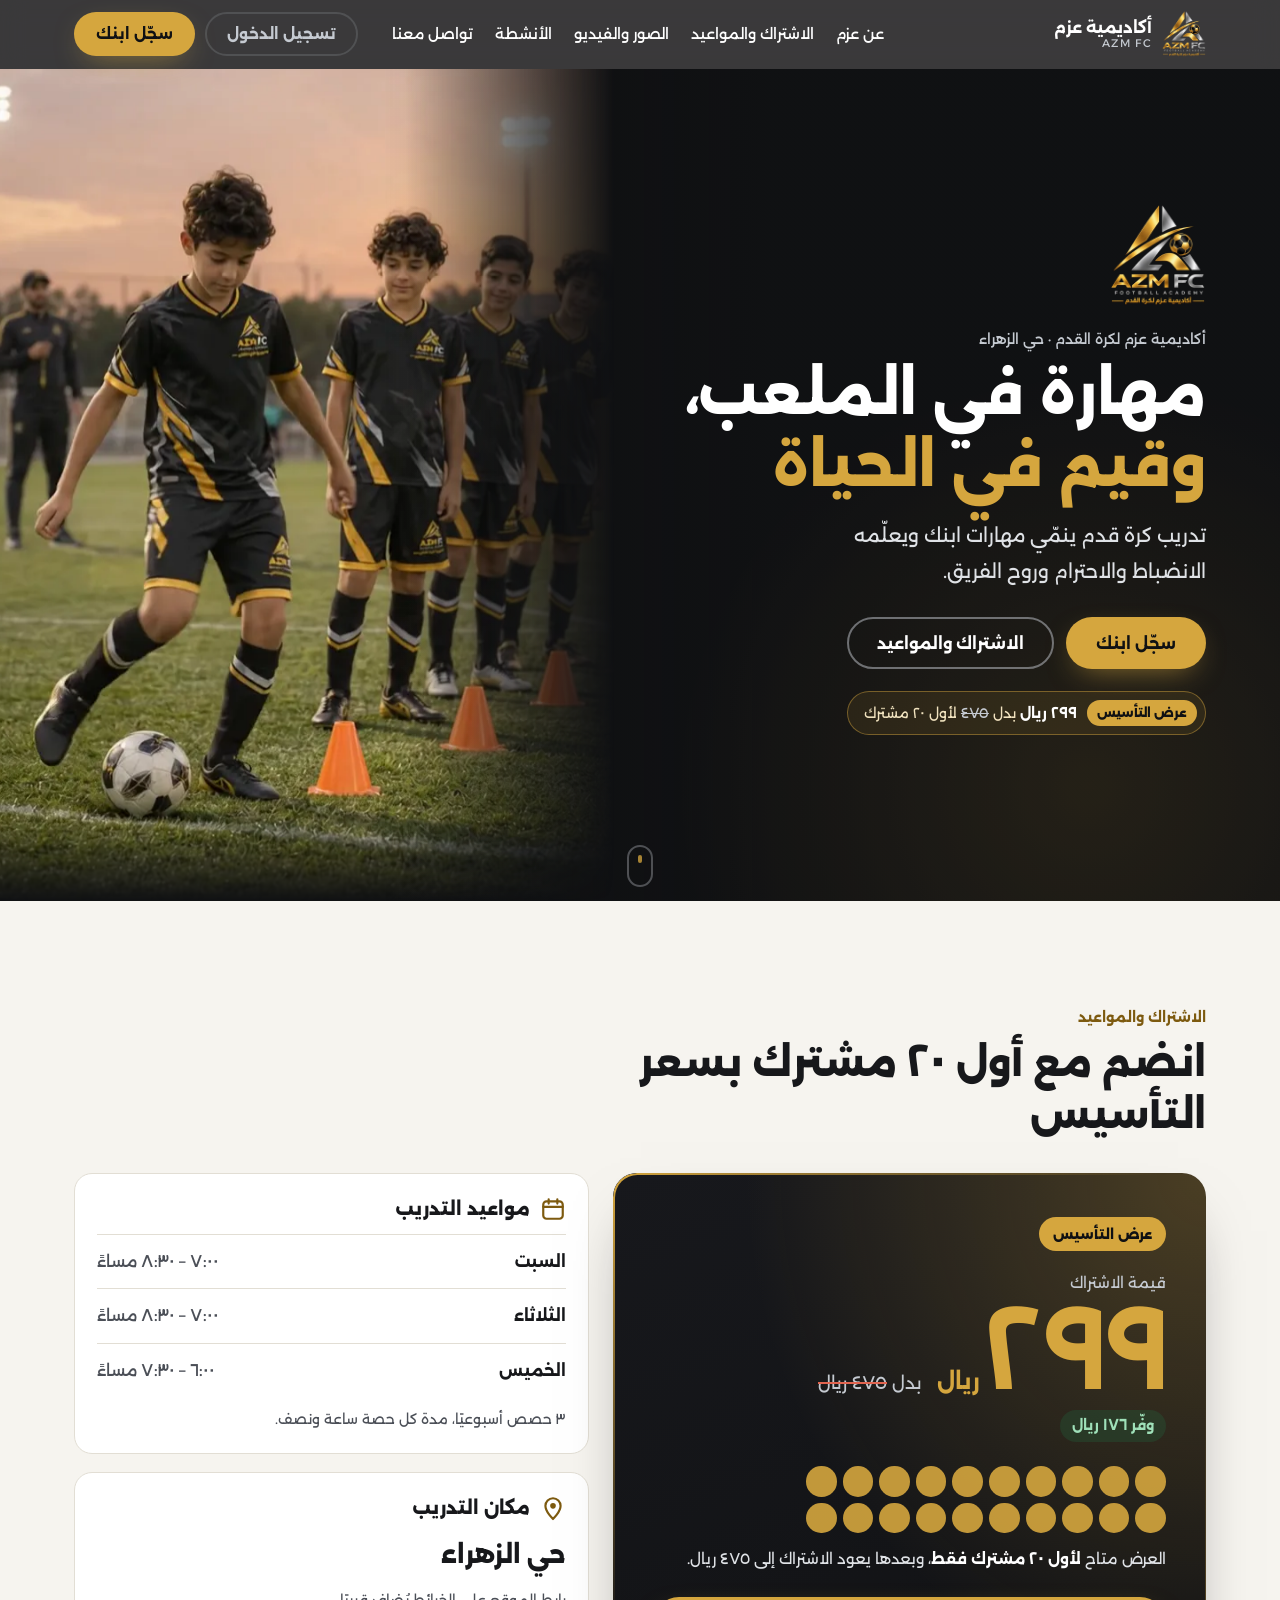
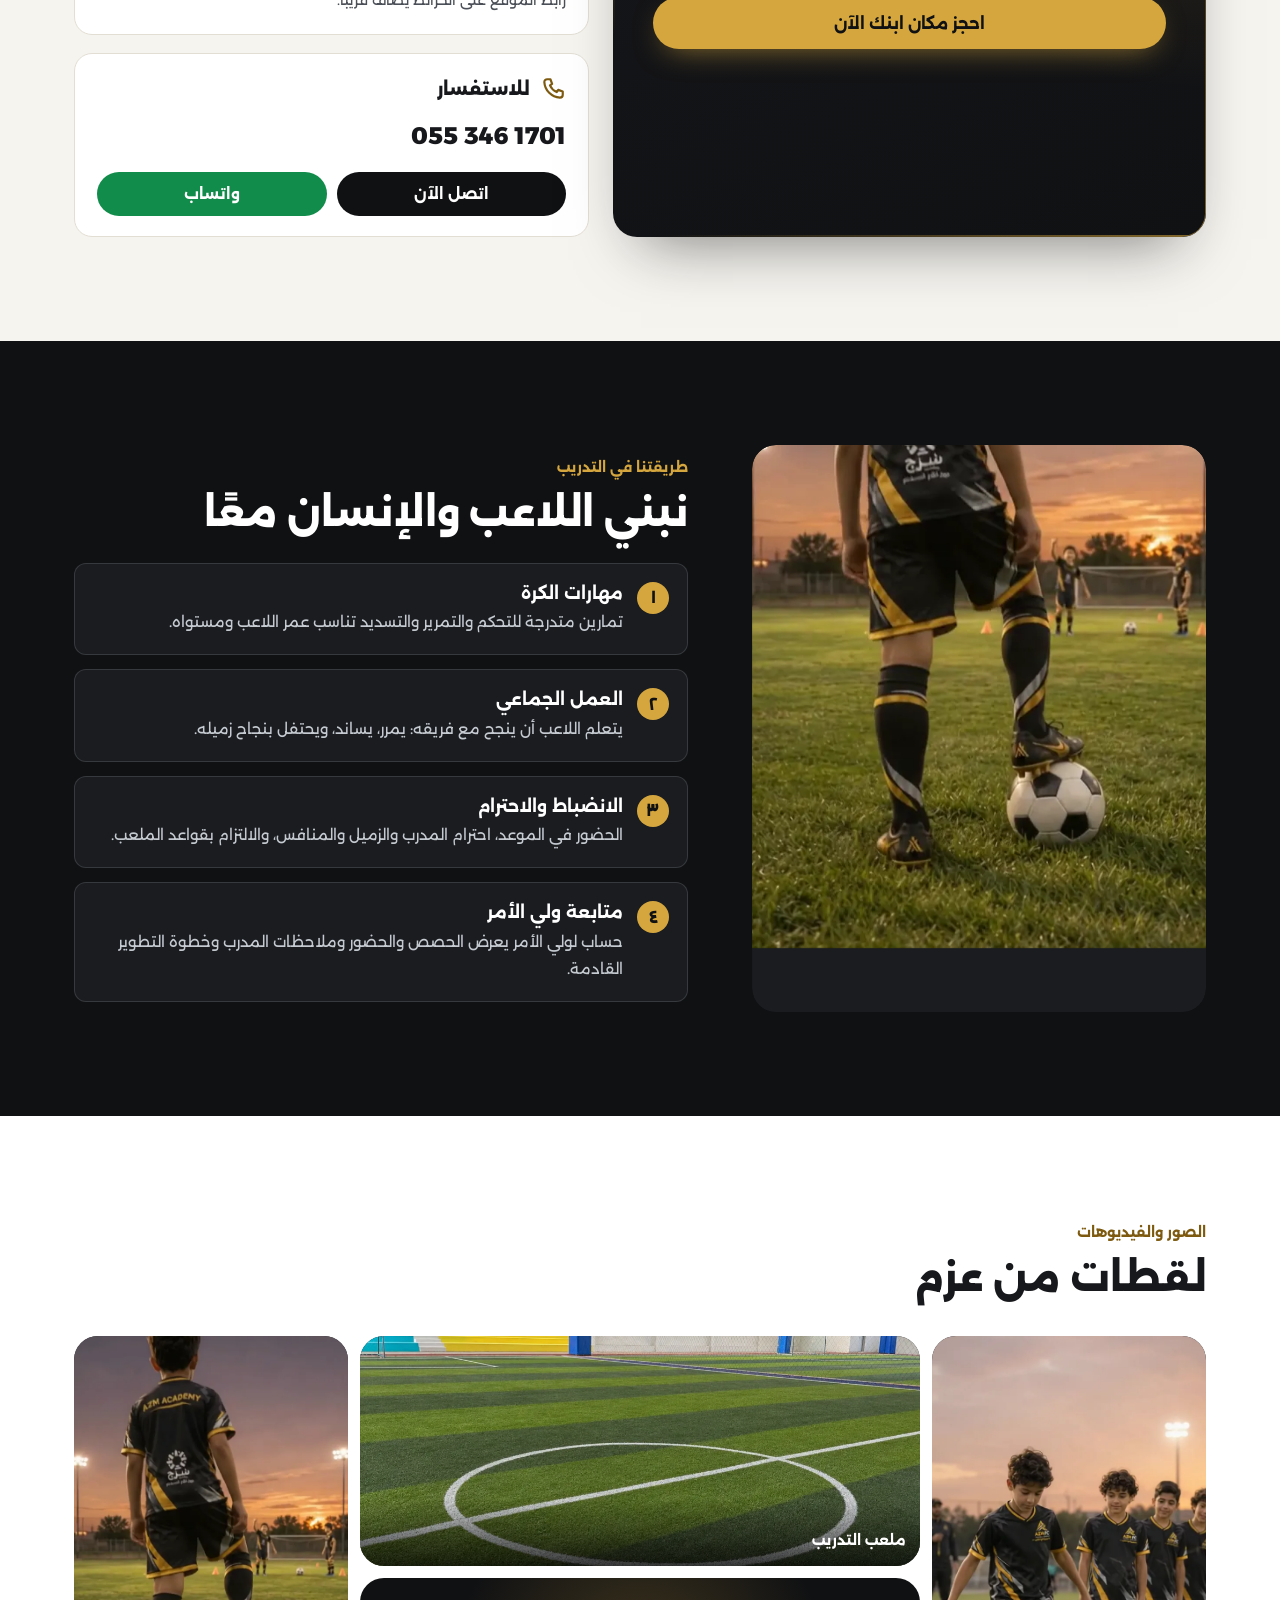
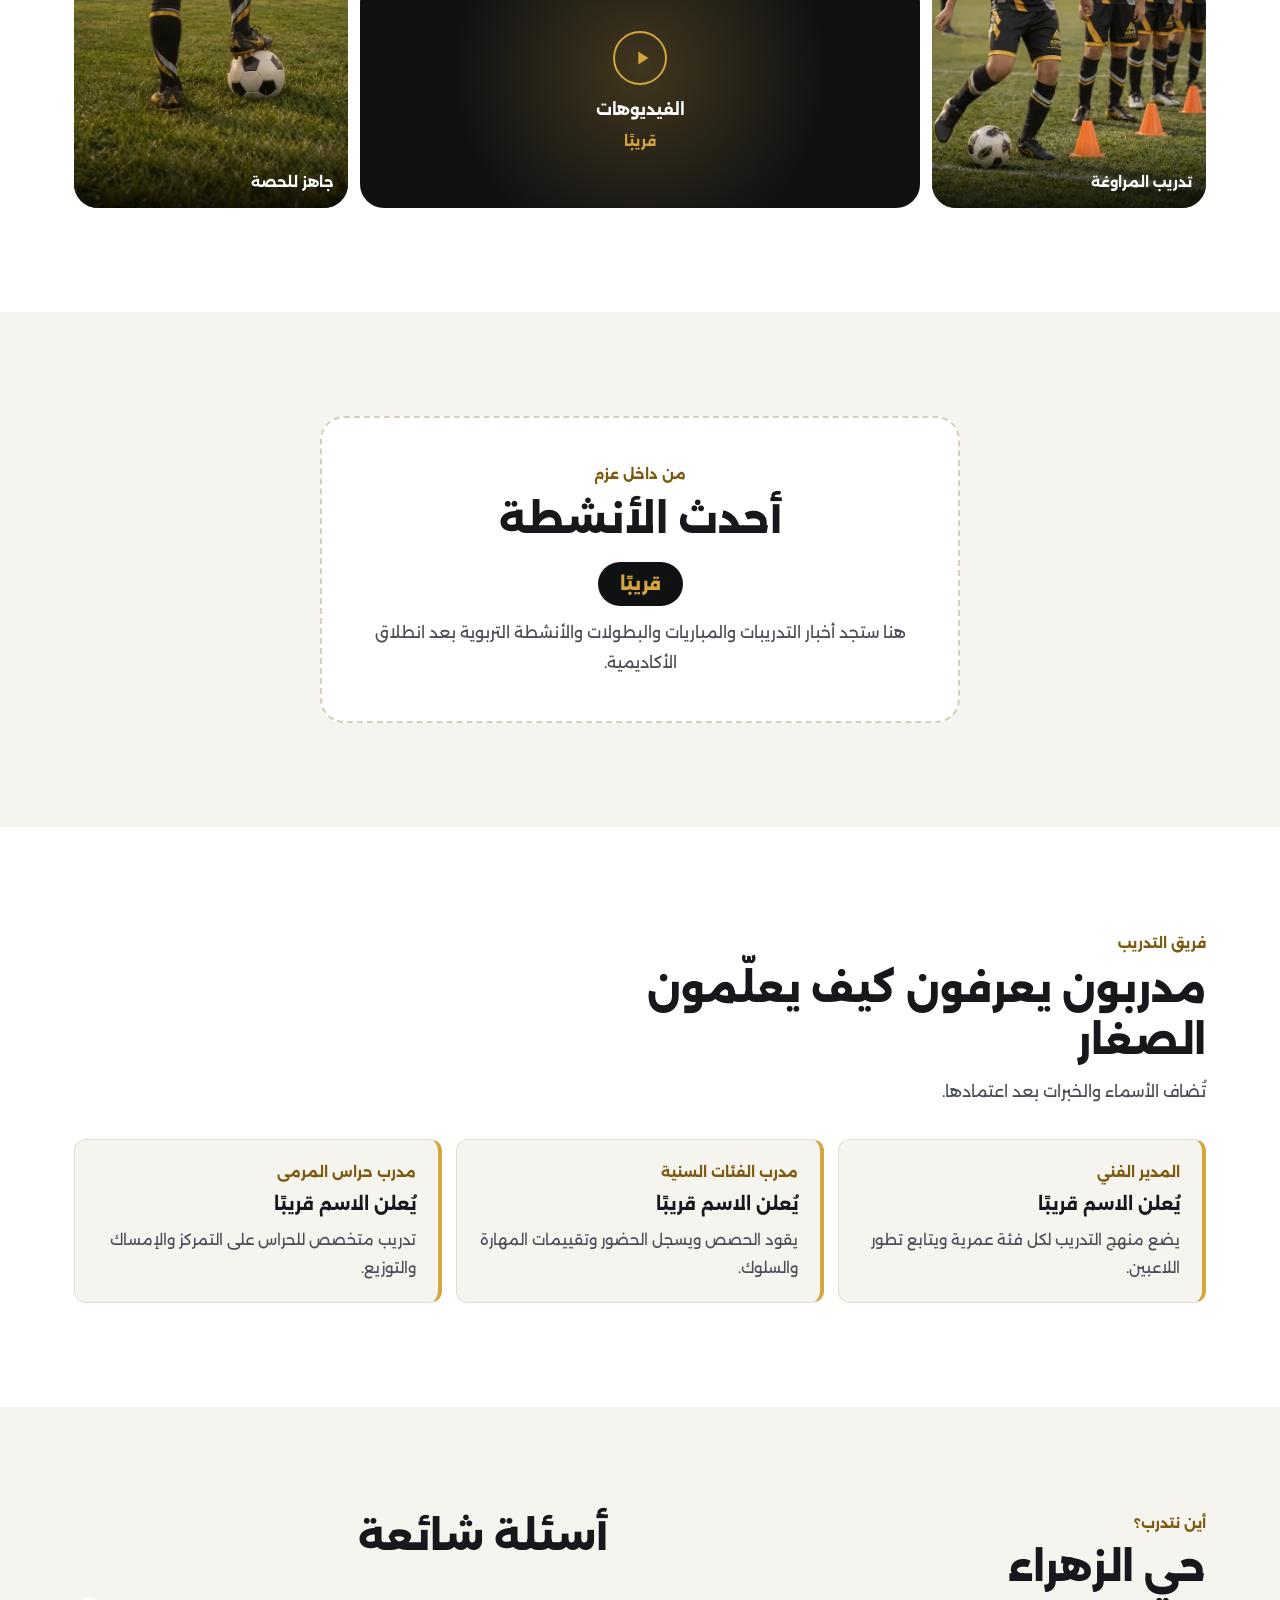
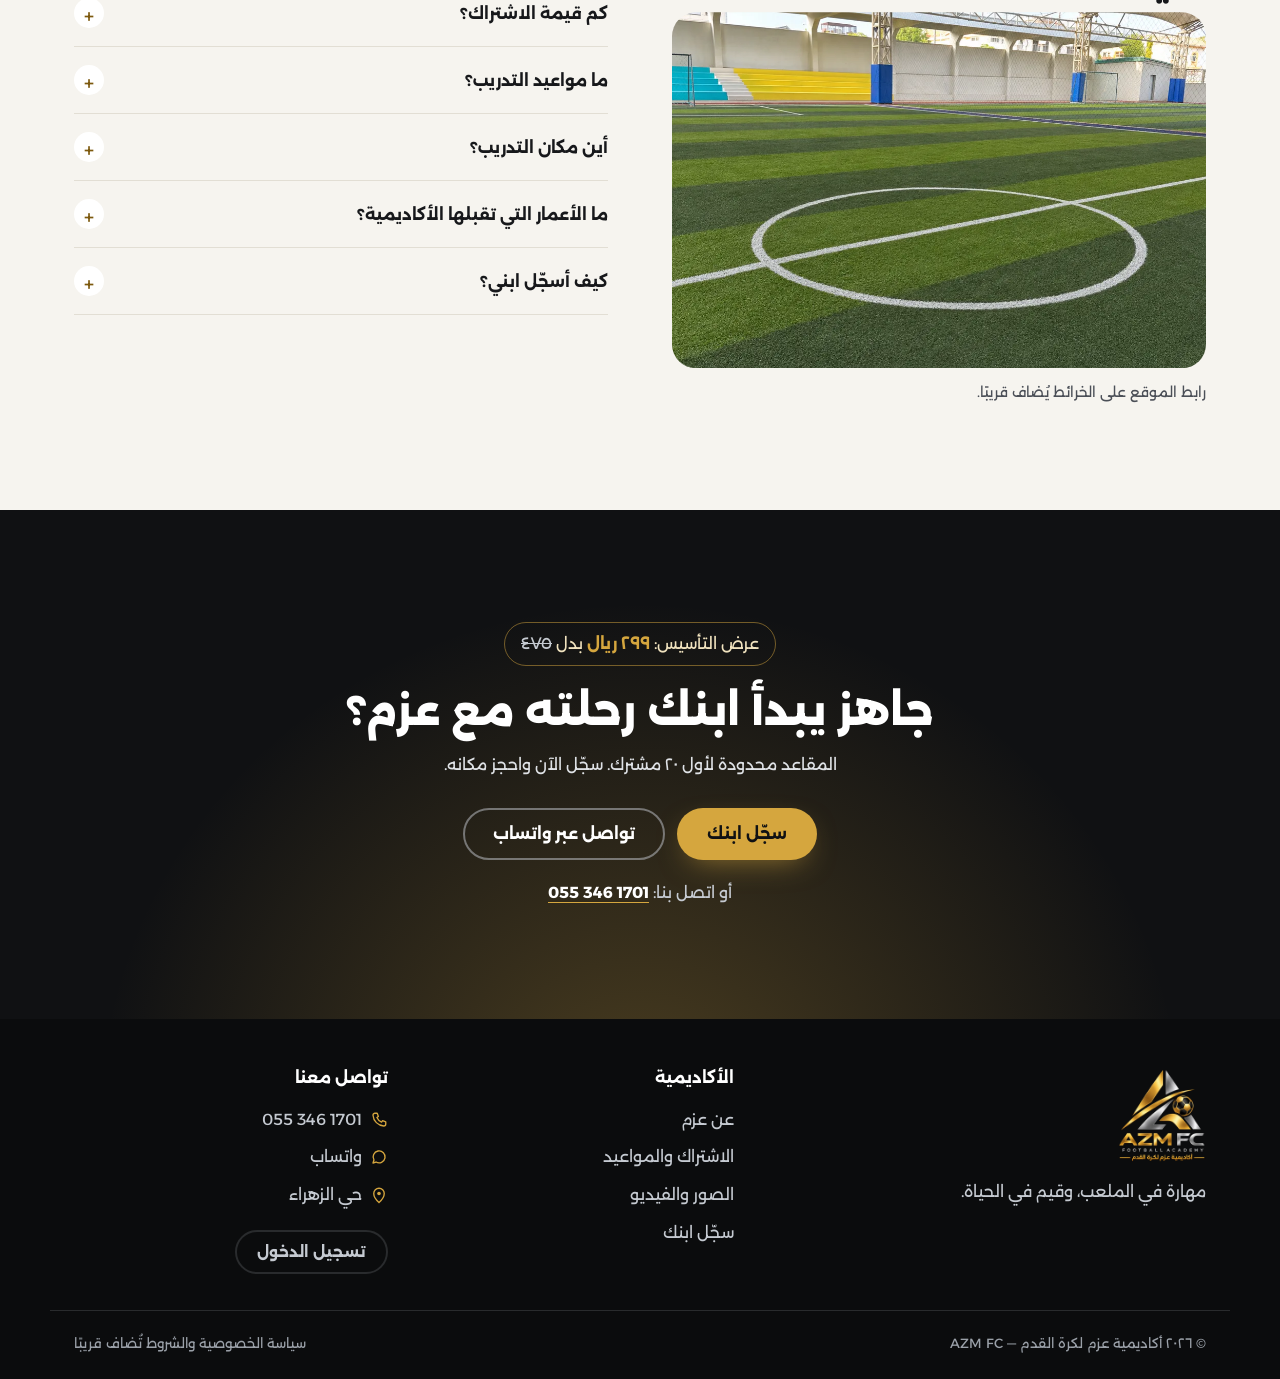
==== index.html @ 65565d47 "Blend hero image into page and link registration to Salla Co-Authored-By: Claude Opus 5.5 <noreply@a" ====
<!doctype html>
<html lang="ar" dir="rtl">
<head>
  <meta charset="utf-8">
  <meta name="viewport" content="width=device-width, initial-scale=1">
  <title>أكاديمية عزم لكرة القدم | مهارة في الملعب، وقيم في الحياة</title>
  <meta name="description" content="أكاديمية عزم لكرة القدم في حي الزهراء: تدريب كرة قدم ينمّي مهارات ابنك ويعلّمه الانضباط والاحترام وروح الفريق. عرض التأسيس ٢٩٩ ريال لأول ٢٠ مشترك.">
  <meta property="og:title" content="أكاديمية عزم لكرة القدم">
  <meta property="og:description" content="مهارة في الملعب، وقيم في الحياة. عرض التأسيس ٢٩٩ ريال بدل ٤٧٥ ريال لأول ٢٠ مشترك.">
  <meta property="og:image" content="assets/hero-team.webp">
  <meta property="og:locale" content="ar_AR">
  <meta name="theme-color" content="#101113">
  <link rel="icon" href="assets/azm-logo.png">
  <link rel="preconnect" href="https://fonts.googleapis.com">
  <link rel="preconnect" href="https://fonts.gstatic.com" crossorigin>
  <link href="https://fonts.googleapis.com/css2?family=Alexandria:wght@400;500;700;800;900&display=swap" rel="stylesheet">
  <link rel="preload" as="image" href="assets/hero-team.webp" type="image/webp">
  <script>document.documentElement.classList.add('js');</script>
  <link rel="stylesheet" href="styles.css">
</head>
<body>
  <a class="skip" href="#main">تخطَّ إلى المحتوى</a>
  <div class="progress" aria-hidden="true"><span></span></div>

  <header class="site-header">
    <div class="wrap header-row">
      <a class="brand" href="#top" aria-label="أكاديمية عزم لكرة القدم — الرئيسية">
        <img src="assets/azm-logo.webp" alt="" width="44" height="49">
        <span class="brand-text"><b>أكاديمية عزم</b><small>AZM FC</small></span>
      </a>

      <nav class="main-nav" id="main-nav" aria-label="التنقل الرئيسي">
        <ul>
          <li><a href="#about">عن عزم</a></li>
          <li><a href="#offer">الاشتراك والمواعيد</a></li>
          <li><a href="#gallery">الصور والفيديو</a></li>
          <li><a href="#activities">الأنشطة</a></li>
          <li><a href="#contact">تواصل معنا</a></li>
        </ul>
        <div class="nav-actions">
          <a class="btn btn-ghost" href="#login">تسجيل الدخول</a>
          <a class="btn btn-gold" href="#offer" data-register>سجّل ابنك</a>
        </div>
      </nav>

      <button class="menu-btn" type="button" aria-expanded="false" aria-controls="main-nav">
        <span class="sr-only">القائمة</span>
        <svg width="24" height="24" viewBox="0 0 24 24" aria-hidden="true"><path d="M4 7h16M4 12h16M4 17h16" stroke="currentColor" stroke-width="2" stroke-linecap="round"/></svg>
      </button>
    </div>
  </header>

  <main id="main">
    <!-- الواجهة الأولى -->
    <section class="hero" id="top" aria-labelledby="hero-title">
      <div class="wrap hero-grid">
        <div class="hero-copy" data-hero-copy>
          <img class="hero-logo reveal" src="assets/azm-logo.webp" alt="شعار أكاديمية عزم لكرة القدم AZM FC" width="120" height="133">
          <p class="eyebrow reveal" style="--d:.05s">أكاديمية عزم لكرة القدم · حي الزهراء</p>
          <h1 id="hero-title" class="reveal" style="--d:.1s">مهارة في الملعب،<br><span>وقيم في الحياة</span></h1>
          <p class="lead reveal" style="--d:.18s">تدريب كرة قدم ينمّي مهارات ابنك ويعلّمه الانضباط والاحترام وروح الفريق.</p>
          <div class="hero-actions reveal" style="--d:.26s">
            <a class="btn btn-gold btn-lg" href="#offer" data-register>سجّل ابنك</a>
            <a class="btn btn-outline btn-lg" href="#offer">الاشتراك والمواعيد</a>
          </div>
          <a class="offer-pill reveal" style="--d:.34s" href="#offer">
            <span class="pill-tag">عرض التأسيس</span>
            <span><b>٢٩٩ ريال</b> بدل <s>٤٧٥</s> لأول ٢٠ مشترك</span>
          </a>
        </div>
        <figure class="hero-media reveal" data-reveal="fade" style="--d:.1s">
          <img src="assets/hero-team.webp" width="720" height="1280" data-parallax="-0.03" data-scale="1.04"
               alt="لاعبون صغار بزي عزم الأسود والذهبي يتدربون على المراوغة بين الأقماع عند الغروب">
        </figure>
      </div>
      <a class="scroll-cue" href="#offer" aria-label="انزل إلى الاشتراك والمواعيد"><span></span></a>
    </section>

    <!-- الاشتراك والمواعيد -->
    <section class="section offer-section" id="offer" aria-labelledby="offer-title">
      <div class="wrap">
        <div class="section-head reveal">
          <p class="kicker">الاشتراك والمواعيد</p>
          <h2 id="offer-title">انضم مع أول ٢٠ مشترك بسعر التأسيس</h2>
        </div>

        <div class="offer-grid">
          <article class="price-card reveal" data-reveal="zoom">
            <div class="price-badge">عرض التأسيس</div>
            <p class="price-label">قيمة الاشتراك</p>
            <p class="price">
              <span class="price-now"><b data-count="299">٢٩٩</b> <small>ريال</small></span>
              <span class="price-was">بدل <s>٤٧٥ ريال</s></span>
            </p>
            <p class="price-save">وفّر ١٧٦ ريال</p>
            <div class="seats">
              <div class="seats-row" aria-hidden="true">
                <i></i><i></i><i></i><i></i><i></i><i></i><i></i><i></i><i></i><i></i>
                <i></i><i></i><i></i><i></i><i></i><i></i><i></i><i></i><i></i><i></i>
              </div>
              <p>العرض متاح <b>لأول ٢٠ مشترك فقط</b>، وبعدها يعود الاشتراك إلى ٤٧٥ ريال.</p>
            </div>
            <a class="btn btn-gold btn-lg btn-block" href="#offer" data-register>احجز مكان ابنك الآن</a>
          </article>

          <div class="info-stack">
            <article class="info-card reveal" style="--d:.08s">
              <h3><svg viewBox="0 0 24 24" aria-hidden="true"><rect x="3" y="5" width="18" height="16" rx="3" fill="none" stroke="currentColor" stroke-width="2"/><path d="M3 10h18M8 3v4M16 3v4" stroke="currentColor" stroke-width="2" stroke-linecap="round"/></svg>مواعيد التدريب</h3>
              <ul class="schedule">
                <li><span class="day">السبت</span><span class="time">٧:٠٠ – ٨:٣٠ مساءً</span></li>
                <li><span class="day">الثلاثاء</span><span class="time">٧:٠٠ – ٨:٣٠ مساءً</span></li>
                <li><span class="day">الخميس</span><span class="time">٦:٠٠ – ٧:٣٠ مساءً</span></li>
              </ul>
              <p class="note">٣ حصص أسبوعيًا، مدة كل حصة ساعة ونصف.</p>
            </article>

            <article class="info-card reveal" style="--d:.16s">
              <h3><svg viewBox="0 0 24 24" aria-hidden="true"><path d="M12 22s7-6.2 7-12a7 7 0 1 0-14 0c0 5.8 7 12 7 12z" fill="none" stroke="currentColor" stroke-width="2"/><circle cx="12" cy="10" r="2.6" fill="currentColor"/></svg>مكان التدريب</h3>
              <p class="place">حي الزهراء</p>
              <p class="note">رابط الموقع على الخرائط يُضاف قريبًا.</p>
            </article>

            <article class="info-card reveal" style="--d:.24s">
              <h3><svg viewBox="0 0 24 24" aria-hidden="true"><path d="M6.6 3h3l1.6 4.2-2 1.4a12 12 0 0 0 6.2 6.2l1.4-2L21 14.4v3A2.6 2.6 0 0 1 18.4 20 15.4 15.4 0 0 1 4 5.6 2.6 2.6 0 0 1 6.6 3z" fill="none" stroke="currentColor" stroke-width="2" stroke-linejoin="round"/></svg>للاستفسار</h3>
              <p class="place"><a href="tel:+966553461701" dir="ltr">055 346 1701</a></p>
              <div class="contact-btns">
                <a class="btn btn-dark" href="tel:+966553461701">اتصل الآن</a>
                <a class="btn btn-wa" href="https://wa.me/966553461701" target="_blank" rel="noopener">واتساب</a>
              </div>
            </article>
          </div>
        </div>
      </div>
    </section>

    <!-- طريقتنا في التدريب -->
    <section class="section dark" id="about" aria-labelledby="method-title">
      <div class="wrap method-grid">
        <figure class="method-media reveal" data-reveal="clip">
          <img src="assets/training-player.webp" width="720" height="1280" loading="lazy" decoding="async" data-parallax="0.1" data-scale="1.18"
               alt="لاعب من عزم يضع قدمه على الكرة ويتطلع إلى زملائه في الملعب تحت الأضواء">
        </figure>
        <div class="method-copy">
          <p class="kicker reveal">طريقتنا في التدريب</p>
          <h2 id="method-title" class="reveal" style="--d:.05s">نبني اللاعب والإنسان معًا</h2>
          <ol class="pillars">
            <li class="reveal" style="--d:.1s">
              <h3>مهارات الكرة</h3>
              <p>تمارين متدرجة للتحكم والتمرير والتسديد تناسب عمر اللاعب ومستواه.</p>
            </li>
            <li class="reveal" style="--d:.18s">
              <h3>العمل الجماعي</h3>
              <p>يتعلم اللاعب أن ينجح مع فريقه: يمرر، يساند، ويحتفل بنجاح زميله.</p>
            </li>
            <li class="reveal" style="--d:.26s">
              <h3>الانضباط والاحترام</h3>
              <p>الحضور في الموعد، احترام المدرب والزميل والمنافس، والالتزام بقواعد الملعب.</p>
            </li>
            <li class="reveal" style="--d:.34s">
              <h3>متابعة ولي الأمر</h3>
              <p>حساب لولي الأمر يعرض الحصص والحضور وملاحظات المدرب وخطوة التطوير القادمة.</p>
            </li>
          </ol>
        </div>
      </div>
    </section>

    <!-- الصور والفيديوهات -->
    <section class="section gallery-section" id="gallery" aria-labelledby="gallery-title">
      <div class="wrap">
        <div class="section-head reveal">
          <p class="kicker">الصور والفيديوهات</p>
          <h2 id="gallery-title">لقطات من عزم</h2>
        </div>

        <div class="gallery">
          <button class="shot shot-tall reveal" data-reveal="clip" type="button" data-full="assets/hero-team.webp" aria-label="عرض الصورة: تدريب المراوغة بين الأقماع">
            <img src="assets/hero-team.webp" width="720" height="1280" loading="lazy" decoding="async" data-parallax="-0.06" data-scale="1.15" alt="لاعبون بزي عزم يتدربون على المراوغة بين الأقماع">
            <span class="shot-cap">تدريب المراوغة</span>
          </button>
          <button class="shot shot-wide reveal" data-reveal="clip" style="--d:.1s" type="button" data-full="assets/training-venue.webp" aria-label="عرض الصورة: ملعب التدريب">
            <img src="assets/training-venue.webp" width="1200" height="798" loading="lazy" decoding="async" data-parallax="0.06" data-scale="1.15" alt="ملعب نجيل صناعي بخطوط بيضاء ودائرة منتصف">
            <span class="shot-cap">ملعب التدريب</span>
          </button>
          <button class="shot shot-player reveal" data-reveal="clip" style="--d:.18s" type="button" data-full="assets/training-player.webp" aria-label="عرض الصورة: لاعب عزم في الملعب">
            <img src="assets/training-player.webp" width="720" height="1280" loading="lazy" decoding="async" data-parallax="-0.05" data-scale="1.15" alt="لاعب من عزم يضع قدمه على الكرة">
            <span class="shot-cap">جاهز للحصة</span>
          </button>
          <div class="shot shot-video reveal" data-reveal="clip" style="--d:.26s">
            <span class="play" aria-hidden="true"><svg viewBox="0 0 24 24"><path d="M8 5v14l11-7z" fill="currentColor"/></svg></span>
            <b>الفيديوهات</b>
            <span>قريبًا</span>
          </div>
        </div>
      </div>
    </section>

    <!-- أحدث الأنشطة -->
    <section class="section light" id="activities" aria-labelledby="activities-title">
      <div class="wrap">
        <div class="soon reveal" data-reveal="zoom">
          <p class="kicker">من داخل عزم</p>
          <h2 id="activities-title">أحدث الأنشطة</h2>
          <p class="soon-badge">قريبًا</p>
          <p>هنا ستجد أخبار التدريبات والمباريات والبطولات والأنشطة التربوية بعد انطلاق الأكاديمية.</p>
        </div>
      </div>
    </section>

    <!-- فريق التدريب (نصي) -->
    <section class="section" aria-labelledby="coaches-title">
      <div class="wrap">
        <div class="section-head reveal">
          <p class="kicker">فريق التدريب</p>
          <h2 id="coaches-title">مدربون يعرفون كيف يعلّمون الصغار</h2>
          <p>تُضاف الأسماء والخبرات بعد اعتمادها.</p>
        </div>
        <ul class="coaches">
          <li class="coach reveal">
            <span class="role">المدير الفني</span>
            <b>يُعلن الاسم قريبًا</b>
            <p>يضع منهج التدريب لكل فئة عمرية ويتابع تطور اللاعبين.</p>
          </li>
          <li class="coach reveal" style="--d:.08s">
            <span class="role">مدرب الفئات السنية</span>
            <b>يُعلن الاسم قريبًا</b>
            <p>يقود الحصص ويسجل الحضور وتقييمات المهارة والسلوك.</p>
          </li>
          <li class="coach reveal" style="--d:.16s">
            <span class="role">مدرب حراس المرمى</span>
            <b>يُعلن الاسم قريبًا</b>
            <p>تدريب متخصص للحراس على التمركز والإمساك والتوزيع.</p>
          </li>
        </ul>
      </div>
    </section>

    <!-- الملعب والأسئلة -->
    <section class="section light" id="venue" aria-labelledby="venue-title">
      <div class="wrap venue-grid">
        <div class="venue">
          <p class="kicker reveal">أين نتدرب؟</p>
          <h2 id="venue-title" class="reveal">حي الزهراء</h2>
          <figure class="venue-media reveal" data-reveal="clip">
            <img src="assets/training-venue.webp" width="1200" height="798" loading="lazy" decoding="async" data-parallax="0.07" data-scale="1.15"
                 alt="ملعب نجيل صناعي بخطوط بيضاء ودائرة منتصف، تحيط به مدرجات ملونة ومظلة">
          </figure>
          <p class="venue-note">رابط الموقع على الخرائط يُضاف قريبًا.</p>
        </div>

        <div class="faq reveal" style="--d:.1s">
          <h2 class="faq-title">أسئلة شائعة</h2>
          <details>
            <summary>كم قيمة الاشتراك؟</summary>
            <p>قيمة الاشتراك ٤٧٥ ريال، ومع عرض التأسيس تصبح ٢٩٩ ريال لأول ٢٠ مشترك فقط.</p>
          </details>
          <details>
            <summary>ما مواعيد التدريب؟</summary>
            <p>السبت والثلاثاء من ٧:٠٠ إلى ٨:٣٠ مساءً، والخميس من ٦:٠٠ إلى ٧:٣٠ مساءً.</p>
          </details>
          <details>
            <summary>أين مكان التدريب؟</summary>
            <p>في حي الزهراء، وسنضيف رابط الموقع على الخرائط قريبًا.</p>
          </details>
          <details>
            <summary>ما الأعمار التي تقبلها الأكاديمية؟</summary>
            <p>تواصل معنا على <a href="tel:+966553461701" dir="ltr">055 346 1701</a> لمعرفة الفئات العمرية المتاحة والمجموعة المناسبة لابنك.</p>
          </details>
          <details>
            <summary>كيف أسجّل ابني؟</summary>
            <p>اضغط «سجّل ابنك» وأكمل نموذج التسجيل، وسنتواصل معك لتأكيد الاشتراك.</p>
          </details>
        </div>
      </div>
    </section>

    <!-- دعوة أخيرة -->
    <section class="cta" id="join" aria-labelledby="cta-title">
      <div class="wrap cta-inner reveal" data-reveal="zoom">
        <p class="cta-offer">عرض التأسيس: <b>٢٩٩ ريال</b> بدل <s>٤٧٥</s></p>
        <h2 id="cta-title">جاهز يبدأ ابنك رحلته مع عزم؟</h2>
        <p>المقاعد محدودة لأول ٢٠ مشترك. سجّل الآن واحجز مكانه.</p>
        <div class="hero-actions center">
          <a class="btn btn-gold btn-lg" href="#offer" data-register>سجّل ابنك</a>
          <a class="btn btn-outline btn-lg" href="https://wa.me/966553461701" target="_blank" rel="noopener">تواصل عبر واتساب</a>
        </div>
        <p class="cta-phone">أو اتصل بنا: <a href="tel:+966553461701" dir="ltr">055 346 1701</a></p>
      </div>
    </section>
  </main>

  <footer class="site-footer" id="contact">
    <div class="wrap footer-grid">
      <div class="footer-brand">
        <img src="assets/azm-logo.webp" alt="شعار أكاديمية عزم لكرة القدم" width="88" height="98" loading="lazy">
        <p>مهارة في الملعب، وقيم في الحياة.</p>
      </div>
      <nav aria-label="روابط التذييل">
        <h2>الأكاديمية</h2>
        <ul>
          <li><a href="#about">عن عزم</a></li>
          <li><a href="#offer">الاشتراك والمواعيد</a></li>
          <li><a href="#gallery">الصور والفيديو</a></li>
          <li><a href="#offer" data-register>سجّل ابنك</a></li>
        </ul>
      </nav>
      <div id="login">
        <h2>تواصل معنا</h2>
        <ul class="contact-list">
          <li><a href="tel:+966553461701"><svg viewBox="0 0 24 24" aria-hidden="true"><path d="M6.6 3h3l1.6 4.2-2 1.4a12 12 0 0 0 6.2 6.2l1.4-2L21 14.4v3A2.6 2.6 0 0 1 18.4 20 15.4 15.4 0 0 1 4 5.6 2.6 2.6 0 0 1 6.6 3z" fill="none" stroke="currentColor" stroke-width="1.8" stroke-linejoin="round"/></svg><span dir="ltr">055 346 1701</span></a></li>
          <li><a href="https://wa.me/966553461701" target="_blank" rel="noopener"><svg viewBox="0 0 24 24" aria-hidden="true"><path d="M4 20l1.3-4A8 8 0 1 1 8 18.7z" fill="none" stroke="currentColor" stroke-width="1.8" stroke-linejoin="round"/></svg>واتساب</a></li>
          <li><span class="loc"><svg viewBox="0 0 24 24" aria-hidden="true"><path d="M12 22s7-6.2 7-12a7 7 0 1 0-14 0c0 5.8 7 12 7 12z" fill="none" stroke="currentColor" stroke-width="1.8"/><circle cx="12" cy="10" r="2.4" fill="currentColor"/></svg>حي الزهراء</span></li>
        </ul>
        <a class="btn btn-ghost" href="#login">تسجيل الدخول</a>
      </div>
    </div>
    <div class="wrap footer-bottom">
      <small>© ٢٠٢٦ أكاديمية عزم لكرة القدم — AZM FC</small>
      <small>سياسة الخصوصية والشروط تُضاف قريبًا</small>
    </div>
  </footer>

  <dialog class="lightbox" aria-label="عرض الصورة">
    <button class="lightbox-close" type="button" aria-label="إغلاق">×</button>
    <img src="" alt="">
  </dialog>

  <script src="main.js" defer></script>
</body>
</html>
---- styles.css ----
:root {
  --ink: #101113;
  --ink-2: #1a1c20;
  --ink-3: #26292f;
  --gold: #d5a63e;
  --gold-hover: #e2b754;
  --gold-text: #7d5a0f;      /* ذهبي داكن للنص على الخلفية الفاتحة (تباين ≥ 5:1) */
  --silver: #c5cad1;
  --paper: #f6f4ef;
  --paper-2: #ffffff;
  --text: #17181b;
  --text-soft: #4b4f57;
  --line: #e2ded4;
  --line-dark: rgba(197, 202, 209, .16);
  --wa: #128c4b;
  --radius: 18px;
  --radius-sm: 12px;
  --wrap: 1180px;
  --ease: cubic-bezier(.2, .7, .1, 1);
  --font: 'Alexandria', system-ui, -apple-system, 'Segoe UI', Tahoma, sans-serif;
}

*, *::before, *::after { box-sizing: border-box; }
html { scroll-behavior: smooth; -webkit-text-size-adjust: 100%; }
body {
  margin: 0; font-family: var(--font); font-size: 16px; line-height: 1.85;
  color: var(--text); background: var(--paper); overflow-x: hidden;
}
img { max-width: 100%; height: auto; display: block; }
a { color: inherit; }
h1, h2, h3 { line-height: 1.35; margin: 0; }
p { margin: 0; }
ul, ol { margin: 0; padding: 0; list-style: none; }
figure { margin: 0; }
button { font: inherit; }

.wrap { width: 100%; max-width: var(--wrap); margin-inline: auto; padding-inline: 16px; }
.sr-only { position: absolute; width: 1px; height: 1px; overflow: hidden; clip: rect(0 0 0 0); white-space: nowrap; }
.skip {
  position: absolute; inset-inline-start: 12px; top: -60px; z-index: 100;
  background: var(--gold); color: var(--ink); padding: 8px 14px; border-radius: 8px; font-weight: 700;
}
.skip:focus { top: 12px; }
:focus-visible { outline: 3px solid var(--gold); outline-offset: 3px; border-radius: 6px; }

/* شريط تقدم القراءة */
.progress { position: fixed; inset-inline: 0; top: 0; height: 3px; z-index: 60; pointer-events: none; }
.progress span { display: block; height: 100%; background: var(--gold); transform-origin: right; transform: scaleX(var(--p, 0)); }

/* الأزرار */
.btn {
  display: inline-flex; align-items: center; justify-content: center; gap: 8px;
  min-height: 44px; padding: 10px 20px; border-radius: 999px;
  font: 700 15px/1.2 var(--font); text-decoration: none; border: 2px solid transparent;
  cursor: pointer; transition: background-color .2s, color .2s, border-color .2s, transform .25s var(--ease), box-shadow .25s;
  white-space: nowrap;
}
.btn-lg { min-height: 52px; padding: 12px 28px; font-size: 16px; }
.btn-block { width: 100%; }
.btn-gold { background: var(--gold); color: var(--ink); box-shadow: 0 10px 30px -12px rgba(213, 166, 62, .7); }
.btn-gold:hover { background: var(--gold-hover); transform: translateY(-2px); }
.btn-outline { border-color: rgba(197, 202, 209, .5); color: #fff; }
.btn-outline:hover { border-color: var(--gold); color: var(--gold); }
.btn-ghost { color: var(--silver); border-color: var(--line-dark); }
.btn-ghost:hover { color: #fff; border-color: var(--silver); }
.btn-dark { background: var(--ink); color: #fff; }
.btn-dark:hover { background: var(--ink-3); }
.btn-wa { background: var(--wa); color: #fff; }
.btn-wa:hover { background: #0f7a41; }

/* الشريط العلوي */
.site-header {
  position: sticky; top: 0; z-index: 50;
  background: rgba(16, 17, 19, .82); backdrop-filter: blur(12px); -webkit-backdrop-filter: blur(12px);
  border-bottom: 1px solid transparent; transition: background-color .3s, border-color .3s;
}
.site-header.scrolled { background: rgba(16, 17, 19, .96); border-color: var(--line-dark); }
.header-row { display: flex; align-items: center; justify-content: space-between; gap: 16px; min-height: 68px; transition: min-height .3s; }
.scrolled .header-row { min-height: 60px; }
.brand { display: flex; align-items: center; gap: 10px; text-decoration: none; color: #fff; }
.brand img { width: 44px; height: auto; }
.brand-text { display: flex; flex-direction: column; line-height: 1.2; }
.brand-text b { font-size: 16px; }
.brand-text small { font-size: 11px; color: var(--silver); letter-spacing: .12em; direction: ltr; text-align: end; }

.menu-btn {
  display: inline-flex; align-items: center; justify-content: center;
  width: 44px; height: 44px; border-radius: 12px; border: 1px solid var(--line-dark);
  background: transparent; color: #fff; cursor: pointer;
}
.main-nav {
  position: absolute; inset-inline: 0; top: 100%;
  background: var(--ink); border-bottom: 1px solid var(--line-dark);
  padding: 8px 16px 20px; display: none;
}
.main-nav.open { display: block; }
.main-nav ul { display: flex; flex-direction: column; }
.main-nav ul a {
  display: block; padding: 12px 4px; color: #fff; text-decoration: none; font-weight: 500;
  border-bottom: 1px solid var(--line-dark);
}
.main-nav ul a:hover { color: var(--gold); }
.nav-actions { display: flex; gap: 10px; margin-top: 16px; }
.nav-actions .btn { flex: 1; }

/* الواجهة الأولى */
.hero { background: var(--ink); color: #fff; padding: 32px 0 56px; position: relative; overflow: hidden; }
.hero::before {
  content: ""; position: absolute; inset: auto -20% -40% auto; width: 70%; aspect-ratio: 1;
  background: radial-gradient(circle, rgba(213, 166, 62, .16), transparent 65%); pointer-events: none;
}
.hero-grid { display: grid; gap: 32px; position: relative; }
.hero-copy { will-change: transform, opacity; }
.hero-logo { width: 96px; margin-bottom: 18px; }
.eyebrow { color: var(--silver); font-size: 14px; font-weight: 500; margin-bottom: 6px; }
.hero h1 { font-size: clamp(2rem, 8vw, 3.6rem); font-weight: 800; line-height: 1.25; }
.hero h1 span { color: var(--gold); }
.lead { color: #dfe2e6; font-size: clamp(1.02rem, 2.6vw, 1.2rem); margin-top: 16px; max-width: 34ch; }
.hero-actions { display: flex; flex-wrap: wrap; gap: 12px; margin-top: 28px; }
.hero-actions.center { justify-content: center; }

.offer-pill {
  display: inline-flex; align-items: center; gap: 10px; flex-wrap: wrap;
  margin-top: 22px; padding: 8px 8px 8px 16px; border-radius: 999px;
  background: rgba(213, 166, 62, .1); border: 1px solid rgba(213, 166, 62, .45);
  color: #f1e3bf; text-decoration: none; font-size: 14px; line-height: 1.5;
}
.offer-pill:hover { background: rgba(213, 166, 62, .18); }
.offer-pill b { color: #fff; }
.offer-pill s { color: var(--silver); }
.pill-tag { background: var(--gold); color: var(--ink); font-weight: 800; font-size: 12px; padding: 4px 10px; border-radius: 999px; }

/* صورة الواجهة جزء من الخلفية: بلا إطار، تذوب أطرافها في اللون الداكن */
.hero-media {
  position: relative; overflow: hidden;
  margin-inline: -16px; margin-bottom: -56px; aspect-ratio: 4 / 5;
  -webkit-mask-image: linear-gradient(to bottom, transparent 0, #000 22%, #000 72%, transparent 100%);
          mask-image: linear-gradient(to bottom, transparent 0, #000 22%, #000 72%, transparent 100%);
}
.hero-media img, .method-media img, .venue-media img, .shot img {
  width: 100%; height: 100%; object-fit: cover; will-change: transform;
}
.hero-media img { object-position: 40% 62%; }

.scroll-cue {
  position: absolute; bottom: 14px; left: 50%; translate: -50% 0;
  width: 26px; height: 42px; border: 2px solid rgba(197, 202, 209, .45); border-radius: 14px; display: none;
}
.scroll-cue span { position: absolute; top: 8px; left: 50%; width: 4px; height: 8px; margin-left: -2px; border-radius: 2px; background: var(--gold); animation: cue 1.8s infinite; }
@keyframes cue { 0% { opacity: 0; transform: translateY(0); } 30% { opacity: 1; } 100% { opacity: 0; transform: translateY(14px); } }

/* الأقسام */
.section { padding: 72px 0; background: var(--paper-2); position: relative; }
.section.light { background: var(--paper); }
.section.dark { background: var(--ink); color: #fff; }
.section-head { max-width: 680px; margin-bottom: 32px; }
.kicker { color: var(--gold-text); font-weight: 700; font-size: 14px; margin-bottom: 6px; }
.dark .kicker { color: var(--gold); }
.section h2 { font-size: clamp(1.55rem, 5vw, 2.4rem); font-weight: 800; }
.section-head > p:last-child:not(.kicker) { color: var(--text-soft); margin-top: 10px; }

/* الاشتراك */
.offer-section { background: var(--paper); }
.offer-grid { display: grid; gap: 18px; }
.price-card {
  position: relative; overflow: hidden; border-radius: 24px; padding: 32px 24px 26px;
  background:
    radial-gradient(ellipse at 100% 0%, rgba(213, 166, 62, .28), transparent 55%),
    linear-gradient(160deg, #17181c, var(--ink));
  color: #fff; box-shadow: 0 30px 60px -28px rgba(16, 17, 19, .55);
}
.price-card::after {
  content: ""; position: absolute; inset: 0; border-radius: inherit; padding: 1.5px; pointer-events: none;
  background: linear-gradient(140deg, var(--gold), transparent 40%, transparent 60%, rgba(213, 166, 62, .6));
  -webkit-mask: linear-gradient(#000 0 0) content-box, linear-gradient(#000 0 0); -webkit-mask-composite: xor; mask-composite: exclude;
}
.price-badge {
  display: inline-block; background: var(--gold); color: var(--ink); font-weight: 800; font-size: 13px;
  padding: 5px 14px; border-radius: 999px; margin-bottom: 18px;
}
.price-label { color: var(--silver); font-size: 15px; }
.price { display: flex; align-items: baseline; flex-wrap: wrap; gap: 6px 16px; margin: 4px 0 6px; }
.price-now { color: var(--gold); font-weight: 900; line-height: 1; }
.price-now b { font-size: clamp(4rem, 18vw, 6.5rem); letter-spacing: -1px; }
.price-now small { font-size: 1.4rem; font-weight: 700; }
.price-was { color: var(--silver); font-size: 1.1rem; }
.price-was s { text-decoration-color: #e0644f; text-decoration-thickness: 2px; }
.price-save { display: inline-block; color: #9fe0b9; background: rgba(31, 122, 74, .22); font-weight: 700; font-size: 14px; padding: 3px 12px; border-radius: 999px; }
.seats { margin: 24px 0 24px; }
.seats-row { display: grid; grid-template-columns: repeat(10, 1fr); gap: 6px; margin-bottom: 12px; max-width: 360px; }
.seats-row i { aspect-ratio: 1; border-radius: 50%; background: var(--gold); opacity: .9; transform: scale(var(--s, 1)); transition: transform .5s var(--ease), opacity .5s; }
.seats p { color: #dfe2e6; font-size: 15px; }
.seats b { color: #fff; }

.info-stack { display: grid; gap: 18px; }
.info-card { background: var(--paper-2); border: 1px solid var(--line); border-radius: var(--radius); padding: 22px 22px 20px; }
.info-card h3 { display: flex; align-items: center; gap: 10px; font-size: 1.1rem; font-weight: 800; margin-bottom: 12px; }
.info-card h3 svg { width: 26px; height: 26px; color: var(--gold-text); flex: none; }
.schedule li { display: flex; justify-content: space-between; gap: 12px; padding: 12px 0; border-top: 1px solid var(--line); }
.schedule .day { font-weight: 700; }
.schedule .time { color: var(--text-soft); font-weight: 500; }
.note { color: var(--text-soft); font-size: 14px; margin-top: 10px; }
.place { font-size: 1.5rem; font-weight: 800; }
.place a { text-decoration: none; }
.contact-btns { display: flex; gap: 10px; margin-top: 14px; }
.contact-btns .btn { flex: 1; }

/* طريقتنا */
.method-grid { display: grid; gap: 36px; align-items: center; }
.method-media { border-radius: 24px; overflow: hidden; aspect-ratio: 4 / 5; background: var(--ink-2); }
.method-media img { object-position: 50% 45%; }
.method-copy h2 { margin-bottom: 24px; }
.pillars { display: grid; gap: 14px; counter-reset: p; }
.pillars li {
  counter-increment: p; position: relative;
  background: var(--ink-2); border: 1px solid var(--line-dark); border-radius: var(--radius-sm);
  padding: 18px 20px; padding-inline-start: 64px; transition: border-color .3s, transform .3s var(--ease);
}
.pillars li:hover { border-color: rgba(213, 166, 62, .5); }
.pillars li::before {
  content: counter(p, arabic-indic); position: absolute; inset-inline-start: 18px; top: 18px;
  width: 32px; height: 32px; border-radius: 50%; display: grid; place-items: center;
  background: var(--gold); color: var(--ink); font-weight: 800; font-size: 15px; line-height: 1;
}
.pillars h3 { font-size: 1.05rem; font-weight: 700; margin-bottom: 4px; }
.pillars p { color: var(--silver); font-size: 15px; }

/* الصور والفيديوهات */
.gallery { display: grid; grid-template-columns: repeat(2, 1fr); grid-auto-rows: 160px; grid-auto-flow: dense; gap: 12px; }
.shot {
  position: relative; overflow: hidden; border-radius: var(--radius); border: 0; padding: 0;
  background: var(--ink-2); cursor: zoom-in; color: #fff; text-align: start;
}
.shot-tall { grid-row: span 2; }
.shot-wide { grid-column: span 2; }
.shot-cap {
  position: absolute; inset-inline: 0; bottom: 0; padding: 28px 14px 12px; font-weight: 700; font-size: 14px;
  background: linear-gradient(to top, rgba(0, 0, 0, .72), transparent);
}
.shot img { transition: filter .4s; }
.shot:hover img { filter: brightness(1.08); }
.shot-video {
  cursor: default; display: flex; flex-direction: column; align-items: center; justify-content: center; gap: 4px;
  background: radial-gradient(circle at 50% 40%, rgba(213, 166, 62, .25), transparent 60%), var(--ink);
}
.shot-video .play {
  width: 54px; height: 54px; border-radius: 50%; display: grid; place-items: center; margin-bottom: 6px;
  border: 2px solid var(--gold); color: var(--gold);
}
.shot-video .play svg { width: 22px; height: 22px; margin-inline-start: -3px; }
.shot-video span:last-child { color: var(--gold); font-size: 14px; font-weight: 700; }

.lightbox { border: 0; padding: 0; background: transparent; max-width: min(92vw, 900px); max-height: 90vh; }
.lightbox::backdrop { background: rgba(8, 9, 10, .88); }
.lightbox img { max-height: 86vh; width: auto; margin: auto; border-radius: 14px; }
.lightbox-close {
  position: fixed; top: 16px; inset-inline-end: 16px; width: 44px; height: 44px; border-radius: 50%;
  border: 1px solid rgba(255, 255, 255, .3); background: rgba(16, 17, 19, .7); color: #fff; font-size: 26px; cursor: pointer;
}

/* قريبًا */
.soon {
  text-align: center; max-width: 640px; margin-inline: auto; padding: 44px 24px;
  border: 2px dashed #d8cfb9; border-radius: 24px; background: var(--paper-2);
}
.soon-badge {
  display: inline-block; margin: 16px 0 12px; padding: 6px 22px; border-radius: 999px;
  background: var(--ink); color: var(--gold); font-weight: 800; font-size: 1.1rem;
}
.soon > p:last-child { color: var(--text-soft); }

/* المدربون */
.coaches { display: grid; gap: 14px; }
.coach {
  background: var(--paper); border: 1px solid var(--line); border-radius: var(--radius-sm);
  padding: 20px 22px; border-inline-start: 4px solid var(--gold);
}
.coach .role { display: block; color: var(--gold-text); font-weight: 700; font-size: 14px; }
.coach b { display: block; font-size: 1.1rem; margin: 2px 0 6px; }
.coach p { color: var(--text-soft); font-size: 15px; }

/* الملعب والأسئلة */
.venue-grid { display: grid; gap: 40px; }
.venue h2 { margin-bottom: 18px; }
.venue-media { border-radius: var(--radius); overflow: hidden; aspect-ratio: 3 / 2; background: var(--paper); }
.venue-note { margin-top: 12px; color: var(--text-soft); font-size: 14px; }
.faq-title { margin-bottom: 18px; }
.faq details { border-bottom: 1px solid var(--line); }
.faq summary {
  list-style: none; cursor: pointer; padding: 18px 0; font-weight: 700;
  display: flex; justify-content: space-between; align-items: center; gap: 16px;
}
.faq summary::-webkit-details-marker { display: none; }
.faq summary::after {
  content: "+"; flex: none; width: 30px; height: 30px; border-radius: 50%;
  display: grid; place-items: center; background: var(--paper-2); color: var(--gold-text);
  font-size: 20px; font-weight: 500;
}
.faq details[open] summary::after { content: "–"; }
.faq details p { color: var(--text-soft); padding-bottom: 18px; }
.faq details a { color: var(--gold-text); font-weight: 700; }

/* الدعوة الأخيرة */
.cta {
  background: radial-gradient(ellipse at 50% 120%, rgba(213, 166, 62, .3), transparent 60%), var(--ink);
  color: #fff; padding: 80px 0; text-align: center;
}
.cta-offer { display: inline-block; margin-bottom: 16px; padding: 6px 16px; border-radius: 999px; border: 1px solid rgba(213, 166, 62, .5); color: #f1e3bf; }
.cta-offer b { color: var(--gold); }
.cta-offer s { color: var(--silver); }
.cta h2 { font-size: clamp(1.6rem, 5.5vw, 2.6rem); font-weight: 800; }
.cta-inner > p:not(.cta-offer):not(.cta-phone) { color: #dfe2e6; margin-top: 12px; }
.cta-phone { margin-top: 18px; color: var(--silver); }
.cta-phone a { color: #fff; font-weight: 700; text-decoration: none; border-bottom: 1px solid var(--gold); }

/* التذييل */
.site-footer { background: #0b0c0d; color: var(--silver); padding: 48px 0 24px; }
.footer-grid { display: grid; gap: 32px; }
.footer-brand img { width: 88px; margin-bottom: 12px; }
.site-footer h2 { color: #fff; font-size: 1rem; margin-bottom: 12px; }
.site-footer ul a { display: inline-flex; align-items: center; gap: 8px; padding: 4px 0; text-decoration: none; }
.site-footer ul a:hover { color: var(--gold); }
.contact-list { margin-bottom: 16px; }
.contact-list svg { width: 18px; height: 18px; color: var(--gold); flex: none; }
.contact-list .loc { display: inline-flex; align-items: center; gap: 8px; padding: 4px 0; }
.footer-bottom {
  display: flex; flex-wrap: wrap; justify-content: space-between; gap: 8px;
  margin-top: 36px; padding-top: 20px; border-top: 1px solid var(--line-dark); color: #9aa0a8;
}

/* ===== تأثيرات التمرير ===== */
.js .reveal {
  opacity: 0; transform: translateY(28px);
  transition: opacity .8s var(--ease), transform .9s var(--ease), clip-path 1.1s var(--ease);
  transition-delay: var(--d, 0s);
}
.js .reveal[data-reveal="zoom"] { transform: scale(.94); }
.js .reveal[data-reveal="fade"] { transform: none; transition-duration: 1.4s; }
.js .reveal[data-reveal="clip"] { opacity: 1; transform: none; clip-path: inset(18% 0 18% 0 round 24px); }
.js .reveal.in { opacity: 1; transform: none; }
.js .reveal[data-reveal="clip"].in { clip-path: inset(0 0 0 0 round 24px); }
.js .seats:not(.in) .seats-row i { --s: 0; opacity: 0; }

@media (prefers-reduced-motion: reduce) {
  html { scroll-behavior: auto; }
  .js .reveal, .js .reveal[data-reveal] { opacity: 1 !important; transform: none !important; clip-path: none !important; transition: none !important; }
  .js .seats:not(.in) .seats-row i { --s: 1; opacity: .9; }
  .scroll-cue span { animation: none; }
  .btn, .btn:hover { transition: none; transform: none; }
  [data-parallax] { transform: none !important; }
}

/* الشاشات الأكبر */
@media (min-width: 640px) {
  .wrap { padding-inline: 24px; }
  .coaches { grid-template-columns: repeat(2, 1fr); }
  .footer-grid { grid-template-columns: 1.4fr 1fr 1fr; }
  .hero-media { margin-inline: -24px; aspect-ratio: 16 / 12; }
  .gallery { grid-template-columns: repeat(3, 1fr); grid-auto-rows: 200px; }
  .shot-wide { grid-column: span 2; }
}

@media (min-width: 960px) {
  .menu-btn { display: none; }
  .main-nav {
    position: static; display: flex !important; align-items: center; gap: 24px;
    background: none; border: 0; padding: 0;
  }
  .main-nav ul { flex-direction: row; gap: 2px; }
  .main-nav ul a { border: 0; padding: 8px 10px; border-radius: 8px; font-size: 14.5px; }
  .nav-actions { margin: 0; }
  .nav-actions .btn { flex: none; }

  .hero { padding: 56px 0 88px; min-height: calc(100vh - 68px); display: flex; align-items: center; position: relative; }
  .hero > .wrap { position: static; }
  .hero-grid { position: static; }
  .hero > .wrap { flex: 1; }
  .hero-grid { grid-template-columns: 1.05fr .95fr; align-items: center; gap: 56px; }
  .hero-copy { position: relative; z-index: 2; }
  /* على الكمبيوتر: الصورة تملأ النصف الأيسر من الحافة للحافة وتذوب ناحية النص */
  .hero-media {
    position: absolute; top: 0; bottom: 0; left: 0; width: 48%;
    margin: 0; aspect-ratio: auto;
    -webkit-mask-image:
      linear-gradient(to left, transparent 0, #000 34%),
      linear-gradient(to bottom, #000 90%, transparent 100%);
    -webkit-mask-composite: source-in;
            mask-image:
      linear-gradient(to left, transparent 0, #000 34%),
      linear-gradient(to bottom, #000 90%, transparent 100%);
            mask-composite: intersect;
  }
  .hero-media img { object-position: 40% 74%; }
  .hero::after {
    content: ""; position: absolute; inset: 0; pointer-events: none;
    background: linear-gradient(to left, var(--ink) 40%, rgba(16, 17, 19, 0) 70%);
    opacity: .35;
  }
  .lead { max-width: 30ch; }
  .scroll-cue { display: block; }

  .section { padding: 104px 0; }
  .offer-grid { grid-template-columns: 1.15fr 1fr; gap: 24px; align-items: stretch; }
  .price-card { padding: 44px 40px 36px; }
  .method-grid { grid-template-columns: .85fr 1.15fr; gap: 64px; }
  .gallery { grid-template-columns: repeat(4, 1fr); grid-auto-rows: 230px; }
  .shot-tall, .shot-player { grid-row: span 2; }
  .shot-video { grid-column: span 2; }
  .coaches { grid-template-columns: repeat(3, 1fr); }
  .venue-grid { grid-template-columns: 1fr 1fr; gap: 64px; align-items: start; }
  .cta { padding: 112px 0; }
}
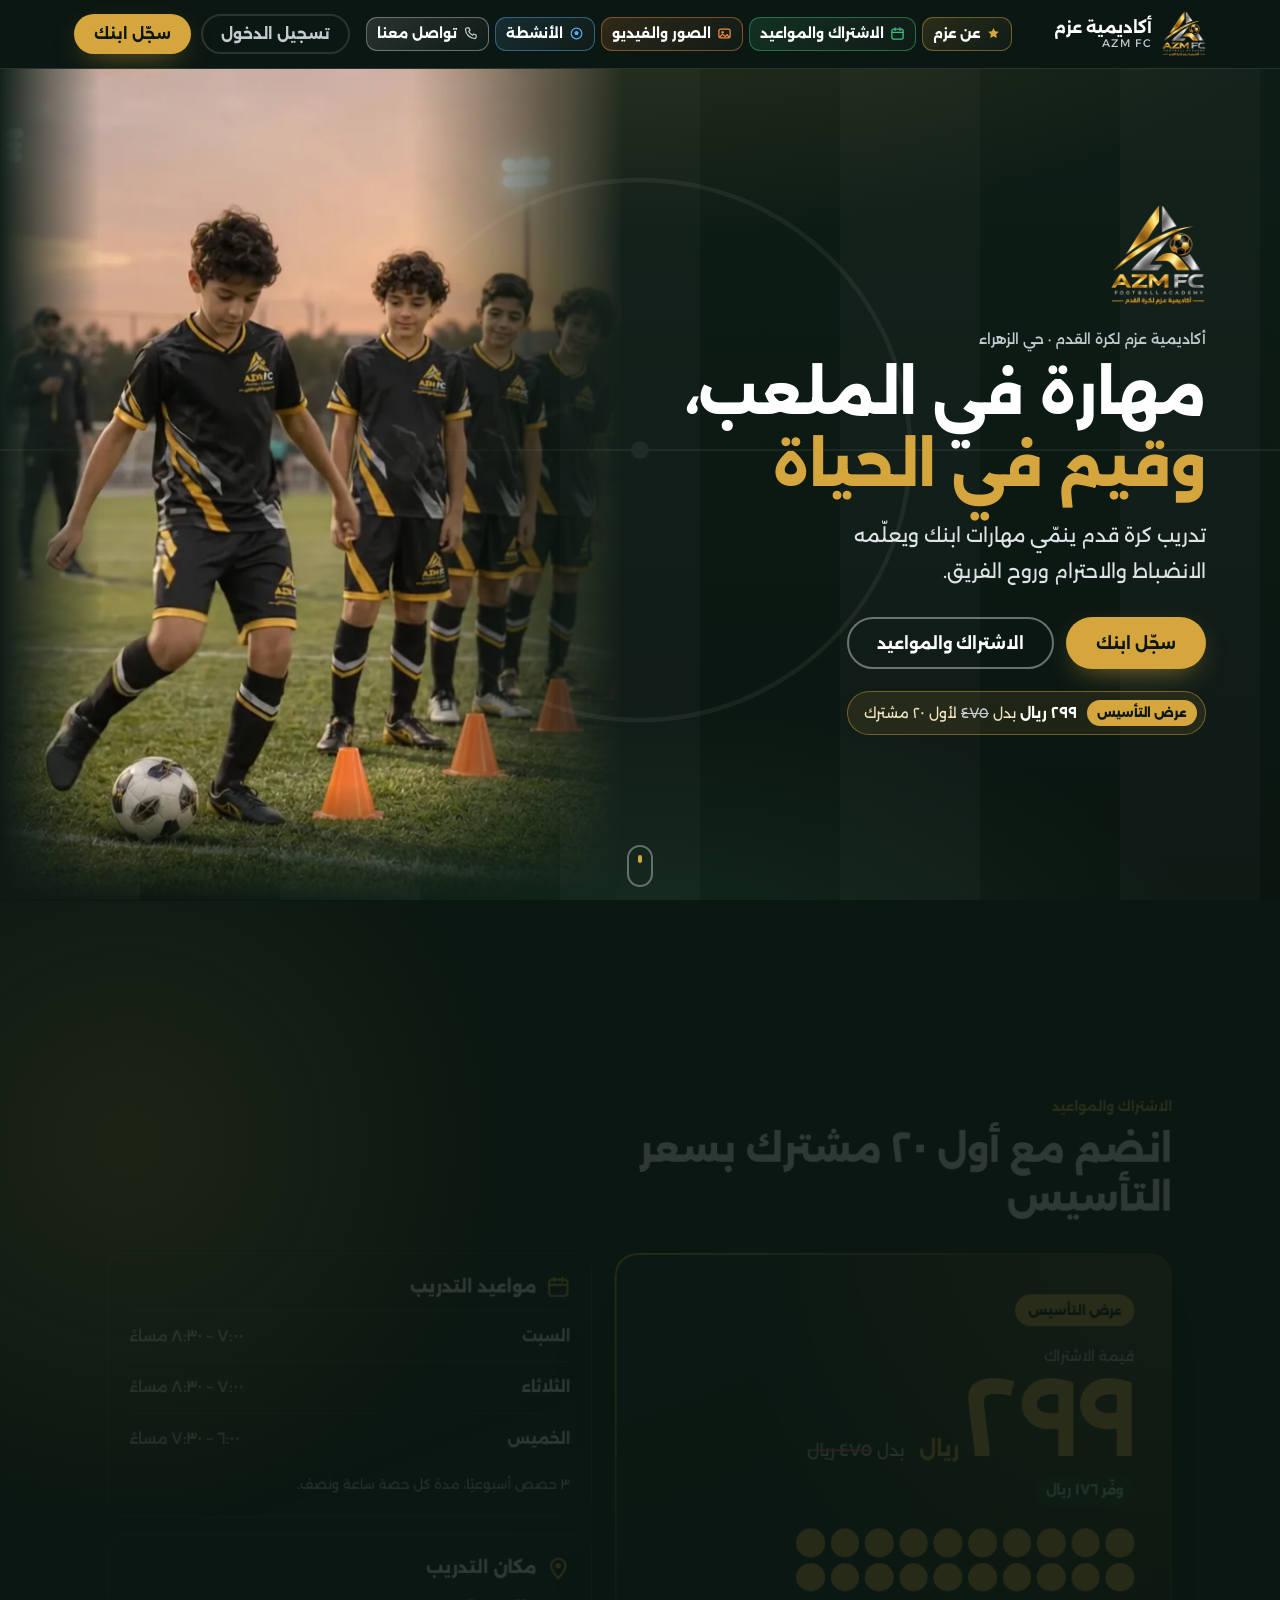
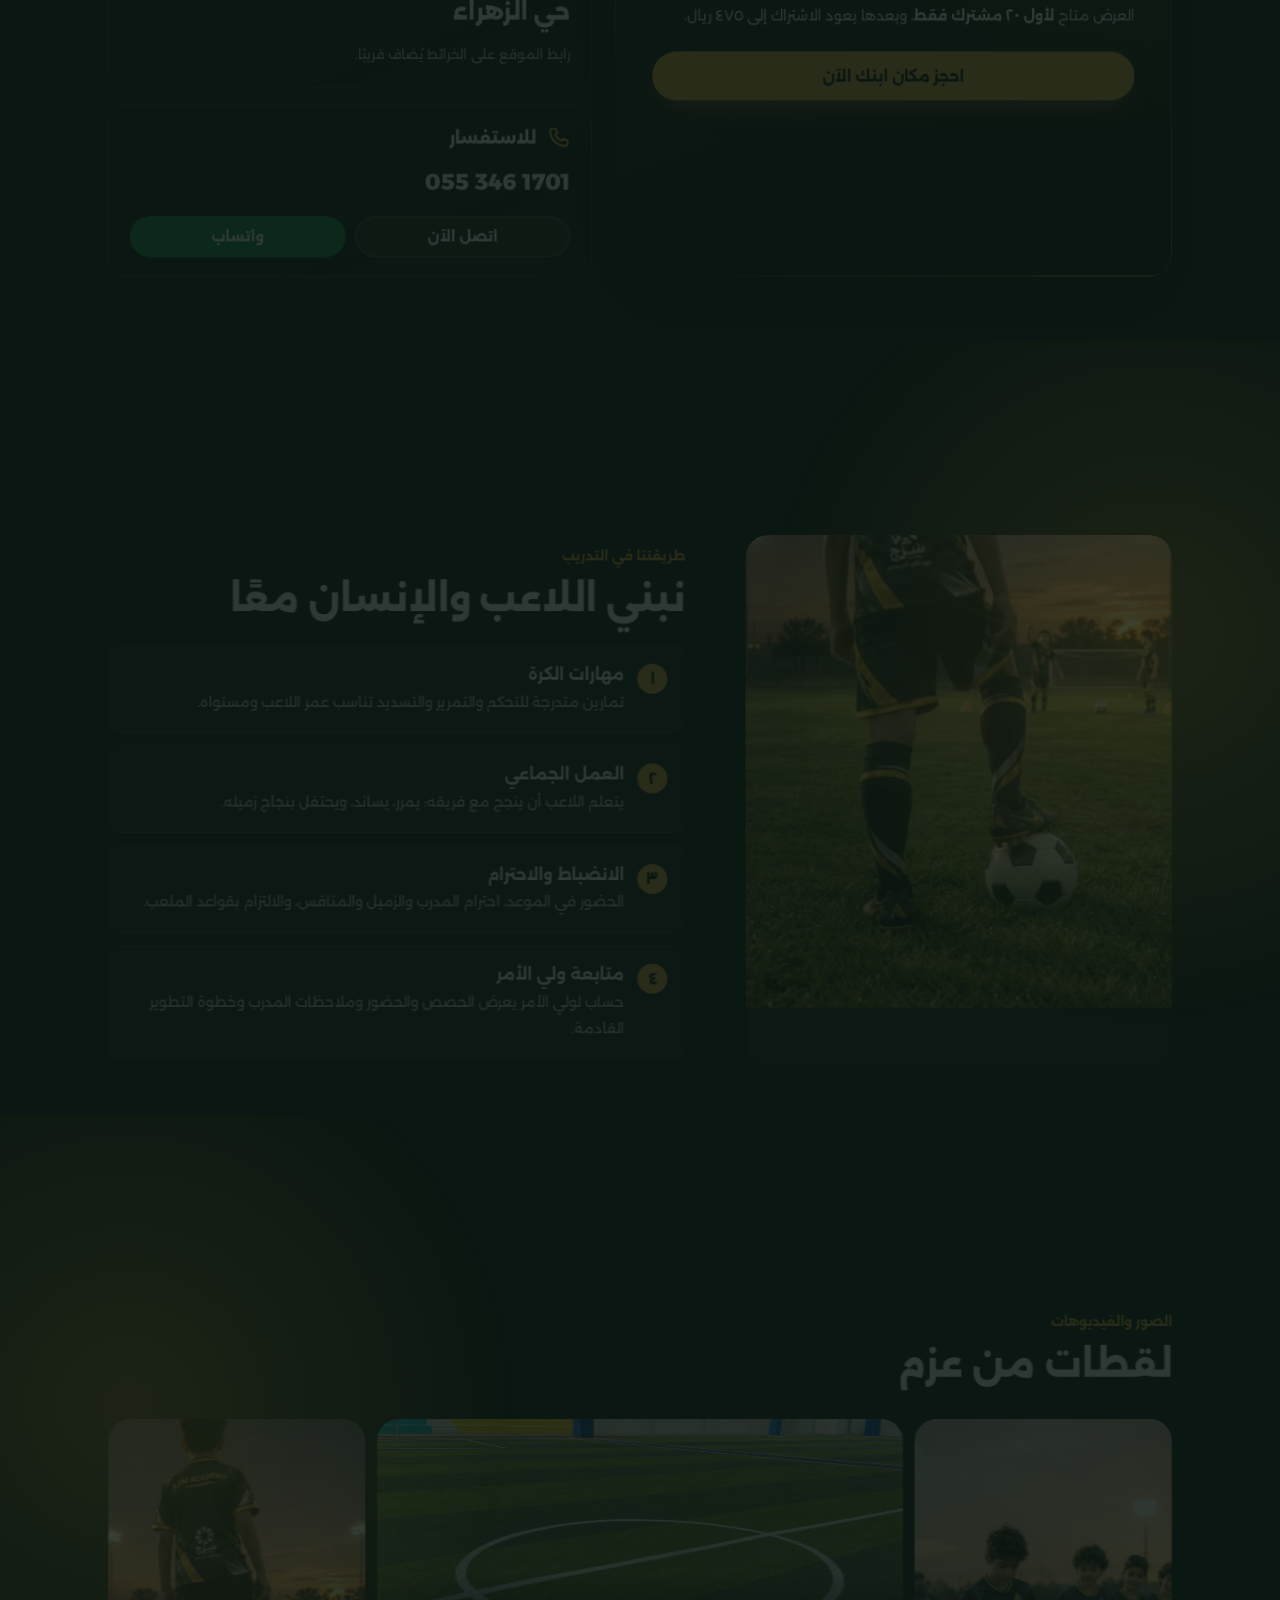
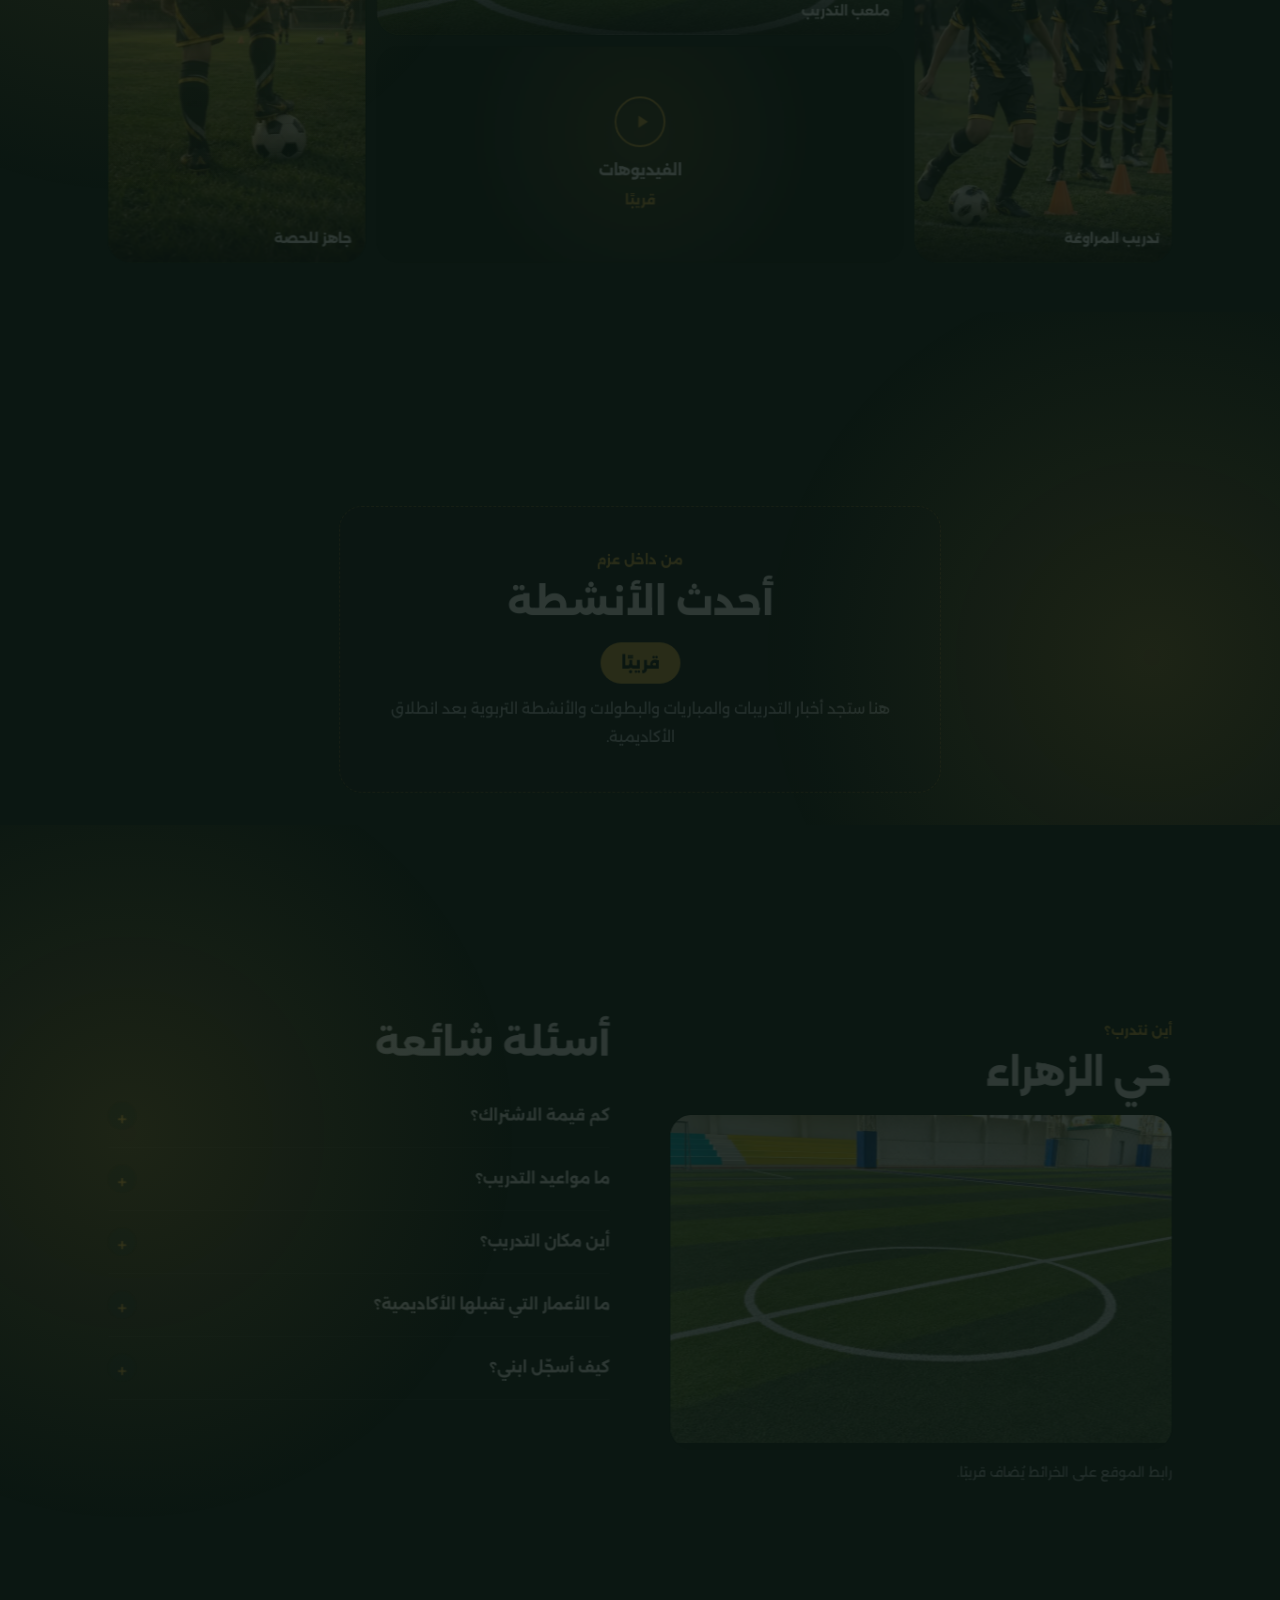
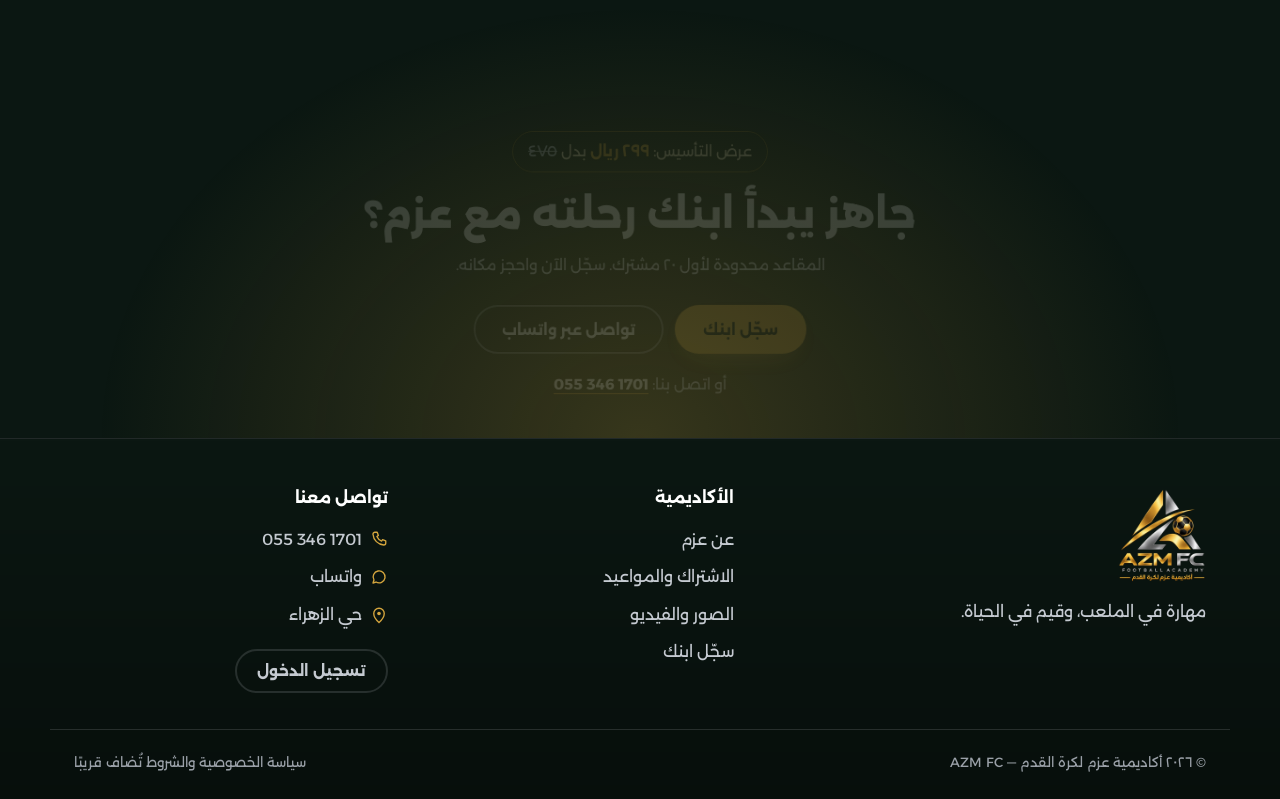
==== commit 7a1dc60f: "Pitch-green background, blended sections, nav cards, scroll-linked sections, responsive hero fixes; " ====
--- a/index.html
+++ b/index.html
@@ -9,7 +9,7 @@
   <meta property="og:description" content="مهارة في الملعب، وقيم في الحياة. عرض التأسيس ٢٩٩ ريال بدل ٤٧٥ ريال لأول ٢٠ مشترك.">
   <meta property="og:image" content="assets/hero-team.webp">
   <meta property="og:locale" content="ar_AR">
-  <meta name="theme-color" content="#101113">
+  <meta name="theme-color" content="#0b1712">
   <link rel="icon" href="assets/azm-logo.png">
   <link rel="preconnect" href="https://fonts.googleapis.com">
   <link rel="preconnect" href="https://fonts.gstatic.com" crossorigin>
@@ -30,12 +30,12 @@
       </a>
 
       <nav class="main-nav" id="main-nav" aria-label="التنقل الرئيسي">
-        <ul>
-          <li><a href="#about">عن عزم</a></li>
-          <li><a href="#offer">الاشتراك والمواعيد</a></li>
-          <li><a href="#gallery">الصور والفيديو</a></li>
-          <li><a href="#activities">الأنشطة</a></li>
-          <li><a href="#contact">تواصل معنا</a></li>
+        <ul class="nav-cards">
+          <li style="--c:#d5a63e; --i:0"><a href="#about"><svg viewBox="0 0 24 24" aria-hidden="true"><path d="M12 3l2.6 5.3 5.9.9-4.3 4.1 1 5.8L12 16.4 6.8 19.1l1-5.8L3.5 9.2l5.9-.9z" fill="currentColor"/></svg>عن عزم</a></li>
+          <li style="--c:#3fbf7f; --i:1"><a href="#offer"><svg viewBox="0 0 24 24" aria-hidden="true"><rect x="3" y="5" width="18" height="16" rx="3" fill="none" stroke="currentColor" stroke-width="2"/><path d="M3 10h18M8 3v4M16 3v4" stroke="currentColor" stroke-width="2" stroke-linecap="round"/></svg>الاشتراك والمواعيد</a></li>
+          <li style="--c:#f08a3c; --i:2"><a href="#gallery"><svg viewBox="0 0 24 24" aria-hidden="true"><rect x="3" y="5" width="18" height="14" rx="3" fill="none" stroke="currentColor" stroke-width="2"/><circle cx="9" cy="10" r="2" fill="currentColor"/><path d="M4 18l5-5 4 4 3-3 4 4" fill="none" stroke="currentColor" stroke-width="2" stroke-linejoin="round"/></svg>الصور والفيديو</a></li>
+          <li style="--c:#5aa9e6; --i:3"><a href="#activities"><svg viewBox="0 0 24 24" aria-hidden="true"><circle cx="12" cy="12" r="8.5" fill="none" stroke="currentColor" stroke-width="2"/><path d="M12 7.5l3.6 2.6-1.4 4.2H9.8l-1.4-4.2z" fill="currentColor"/></svg>الأنشطة</a></li>
+          <li style="--c:#c5cad1; --i:4"><a href="#contact"><svg viewBox="0 0 24 24" aria-hidden="true"><path d="M6.6 3h3l1.6 4.2-2 1.4a12 12 0 0 0 6.2 6.2l1.4-2L21 14.4v3A2.6 2.6 0 0 1 18.4 20 15.4 15.4 0 0 1 4 5.6 2.6 2.6 0 0 1 6.6 3z" fill="none" stroke="currentColor" stroke-width="2" stroke-linejoin="round"/></svg>تواصل معنا</a></li>
         </ul>
         <div class="nav-actions">
           <a class="btn btn-ghost" href="#login">تسجيل الدخول</a>
@@ -69,8 +69,7 @@
           </a>
         </div>
         <figure class="hero-media reveal" data-reveal="fade" style="--d:.1s">
-          <img src="assets/hero-team.webp" width="720" height="1280" data-parallax="-0.03" data-scale="1.04"
-               alt="لاعبون صغار بزي عزم الأسود والذهبي يتدربون على المراوغة بين الأقماع عند الغروب">
+          <img src="assets/hero-team.webp" width="720" height="1280"               alt="لاعبون صغار بزي عزم الأسود والذهبي يتدربون على المراوغة بين الأقماع عند الغروب">
         </figure>
       </div>
       <a class="scroll-cue" href="#offer" aria-label="انزل إلى الاشتراك والمواعيد"><span></span></a>
@@ -207,34 +206,6 @@
       </div>
     </section>
 
-    <!-- فريق التدريب (نصي) -->
-    <section class="section" aria-labelledby="coaches-title">
-      <div class="wrap">
-        <div class="section-head reveal">
-          <p class="kicker">فريق التدريب</p>
-          <h2 id="coaches-title">مدربون يعرفون كيف يعلّمون الصغار</h2>
-          <p>تُضاف الأسماء والخبرات بعد اعتمادها.</p>
-        </div>
-        <ul class="coaches">
-          <li class="coach reveal">
-            <span class="role">المدير الفني</span>
-            <b>يُعلن الاسم قريبًا</b>
-            <p>يضع منهج التدريب لكل فئة عمرية ويتابع تطور اللاعبين.</p>
-          </li>
-          <li class="coach reveal" style="--d:.08s">
-            <span class="role">مدرب الفئات السنية</span>
-            <b>يُعلن الاسم قريبًا</b>
-            <p>يقود الحصص ويسجل الحضور وتقييمات المهارة والسلوك.</p>
-          </li>
-          <li class="coach reveal" style="--d:.16s">
-            <span class="role">مدرب حراس المرمى</span>
-            <b>يُعلن الاسم قريبًا</b>
-            <p>تدريب متخصص للحراس على التمركز والإمساك والتوزيع.</p>
-          </li>
-        </ul>
-      </div>
-    </section>
-
     <!-- الملعب والأسئلة -->
     <section class="section light" id="venue" aria-labelledby="venue-title">
       <div class="wrap venue-grid">
--- a/styles.css
+++ b/styles.css
@@ -1,16 +1,17 @@
 :root {
-  --ink: #101113;
-  --ink-2: #1a1c20;
-  --ink-3: #26292f;
+  /* أخضر الملعب الليلي بدل الأسود */
+  --ink: #0b1712;
+  --ink-2: #13231b;
+  --ink-3: #1d3127;
   --gold: #d5a63e;
   --gold-hover: #e2b754;
-  --gold-text: #7d5a0f;      /* ذهبي داكن للنص على الخلفية الفاتحة (تباين ≥ 5:1) */
+  --gold-text: #d5a63e;      /* الصفحة كلها داكنة ومتصلة، فالذهبي يُقرأ مباشرة */
   --silver: #c5cad1;
-  --paper: #f6f4ef;
-  --paper-2: #ffffff;
-  --text: #17181b;
-  --text-soft: #4b4f57;
-  --line: #e2ded4;
+  --paper: #0b1712;
+  --paper-2: #13231b;
+  --text: #f4f5f7;
+  --text-soft: #b3b9c2;
+  --line: rgba(197, 202, 209, .14);
   --line-dark: rgba(197, 202, 209, .16);
   --wa: #128c4b;
   --radius: 18px;
@@ -24,7 +25,21 @@
 html { scroll-behavior: smooth; -webkit-text-size-adjust: 100%; }
 body {
   margin: 0; font-family: var(--font); font-size: 16px; line-height: 1.85;
-  color: var(--text); background: var(--paper); overflow-x: hidden;
+  color: var(--text); overflow-x: hidden;
+  background-color: var(--ink);
+  background-image:
+    radial-gradient(ellipse 90% 55% at 50% -8%, rgba(213, 166, 62, .16), transparent 62%),
+    radial-gradient(ellipse 70% 50% at 50% 110%, rgba(63, 140, 96, .18), transparent 65%),
+    repeating-linear-gradient(90deg, rgba(255, 255, 255, .022) 0 140px, rgba(255, 255, 255, 0) 140px 280px),
+    linear-gradient(180deg, #0e1e17 0%, #0a1510 100%);
+  background-attachment: fixed;
+}
+/* خطوط الملعب: دائرة المنتصف وخط المنتصف بشفافية خفيفة جدًا */
+body::before {
+  content: ""; position: fixed; inset: 0; z-index: -1; pointer-events: none; opacity: .06;
+  background:
+    url("data:image/svg+xml,%3Csvg xmlns='http://www.w3.org/2000/svg' viewBox='0 0 400 400'%3E%3Ccircle cx='200' cy='200' r='120' fill='none' stroke='white' stroke-width='2'/%3E%3Ccircle cx='200' cy='200' r='4' fill='white'/%3E%3C/svg%3E") center / min(900px, 130vw) no-repeat,
+    linear-gradient(white, white) center / 100% 2px no-repeat;
 }
 img { max-width: 100%; height: auto; display: block; }
 a { color: inherit; }
@@ -63,23 +78,23 @@
 .btn-outline:hover { border-color: var(--gold); color: var(--gold); }
 .btn-ghost { color: var(--silver); border-color: var(--line-dark); }
 .btn-ghost:hover { color: #fff; border-color: var(--silver); }
-.btn-dark { background: var(--ink); color: #fff; }
-.btn-dark:hover { background: var(--ink-3); }
+.btn-dark { background: var(--ink-3); color: #fff; border-color: var(--line); }
+.btn-dark:hover { background: #31353c; }
 .btn-wa { background: var(--wa); color: #fff; }
 .btn-wa:hover { background: #0f7a41; }
 
 /* الشريط العلوي */
 .site-header {
   position: sticky; top: 0; z-index: 50;
-  background: rgba(16, 17, 19, .82); backdrop-filter: blur(12px); -webkit-backdrop-filter: blur(12px);
-  border-bottom: 1px solid transparent; transition: background-color .3s, border-color .3s;
-}
-.site-header.scrolled { background: rgba(16, 17, 19, .96); border-color: var(--line-dark); }
+  background: var(--ink);
+  border-bottom: 1px solid var(--line-dark); transition: box-shadow .3s;
+}
+.site-header.scrolled { box-shadow: 0 10px 30px -12px rgba(0, 0, 0, .55); }
 .header-row { display: flex; align-items: center; justify-content: space-between; gap: 16px; min-height: 68px; transition: min-height .3s; }
 .scrolled .header-row { min-height: 60px; }
 .brand { display: flex; align-items: center; gap: 10px; text-decoration: none; color: #fff; }
 .brand img { width: 44px; height: auto; }
-.brand-text { display: flex; flex-direction: column; line-height: 1.2; }
+.brand-text { display: flex; flex-direction: column; line-height: 1.2; white-space: nowrap; }
 .brand-text b { font-size: 16px; }
 .brand-text small { font-size: 11px; color: var(--silver); letter-spacing: .12em; direction: ltr; text-align: end; }
 
@@ -94,21 +109,45 @@
   padding: 8px 16px 20px; display: none;
 }
 .main-nav.open { display: block; }
-.main-nav ul { display: flex; flex-direction: column; }
-.main-nav ul a {
-  display: block; padding: 12px 4px; color: #fff; text-decoration: none; font-weight: 500;
-  border-bottom: 1px solid var(--line-dark);
-}
-.main-nav ul a:hover { color: var(--gold); }
 .nav-actions { display: flex; gap: 10px; margin-top: 16px; }
 .nav-actions .btn { flex: 1; }
 
+/* أزرار التنقل: بطاقات ملونة بحركة */
+.nav-cards { display: grid; grid-template-columns: 1fr 1fr; gap: 10px; padding-top: 8px; }
+.nav-cards li:last-child:nth-child(odd) { grid-column: span 2; }
+.nav-cards a {
+  --tint: color-mix(in srgb, var(--c) 16%, transparent);
+  --edge: color-mix(in srgb, var(--c) 45%, transparent);
+  position: relative; overflow: hidden;
+  display: flex; align-items: center; gap: 8px;
+  padding: 12px 14px; border-radius: 14px;
+  background: linear-gradient(140deg, var(--tint), rgba(255, 255, 255, .02));
+  border: 1px solid var(--edge);
+  color: #fff; text-decoration: none; font-weight: 700; font-size: 14.5px; line-height: 1.3; white-space: nowrap;
+  transition: transform .35s var(--ease), box-shadow .35s var(--ease), background-color .3s, color .3s;
+}
+.nav-cards svg { width: 18px; height: 18px; flex: none; color: var(--c); transition: transform .45s var(--ease), color .3s; }
+/* لمعة تعبر البطاقة عند المرور */
+.nav-cards a::after {
+  content: ""; position: absolute; top: 0; bottom: 0; width: 45%; left: -60%;
+  background: linear-gradient(100deg, transparent, rgba(255, 255, 255, .28), transparent);
+  transform: skewX(-20deg); transition: left .6s var(--ease);
+}
+.nav-cards a:hover, .nav-cards a:focus-visible {
+  transform: translateY(-3px);
+  box-shadow: 0 10px 24px -10px var(--c), inset 0 0 0 1px var(--c);
+}
+.nav-cards a:hover::after { left: 120%; }
+.nav-cards a:hover svg { transform: rotate(-12deg) scale(1.18); }
+/* القسم الحالي أثناء التمرير */
+.nav-cards a.active { background: var(--c); color: var(--ink); box-shadow: 0 8px 22px -10px var(--c); }
+.nav-cards a.active svg { color: var(--ink); }
+/* دخول البطاقات واحدة تلو الأخرى */
+.js .nav-cards li { animation: card-in .6s var(--ease) both; animation-delay: calc(.08s * var(--i) + .1s); }
+@keyframes card-in { from { opacity: 0; transform: translateY(-10px) scale(.96); } to { opacity: 1; transform: none; } }
+
 /* الواجهة الأولى */
-.hero { background: var(--ink); color: #fff; padding: 32px 0 56px; position: relative; overflow: hidden; }
-.hero::before {
-  content: ""; position: absolute; inset: auto -20% -40% auto; width: 70%; aspect-ratio: 1;
-  background: radial-gradient(circle, rgba(213, 166, 62, .16), transparent 65%); pointer-events: none;
-}
+.hero { background: transparent; color: #fff; padding: 32px 0 56px; position: relative; overflow: hidden; }
 .hero-grid { display: grid; gap: 32px; position: relative; }
 .hero-copy { will-change: transform, opacity; }
 .hero-logo { width: 96px; margin-bottom: 18px; }
@@ -134,13 +173,13 @@
 .hero-media {
   position: relative; overflow: hidden;
   margin-inline: -16px; margin-bottom: -56px; aspect-ratio: 4 / 5;
-  -webkit-mask-image: linear-gradient(to bottom, transparent 0, #000 22%, #000 72%, transparent 100%);
-          mask-image: linear-gradient(to bottom, transparent 0, #000 22%, #000 72%, transparent 100%);
+  -webkit-mask-image: linear-gradient(to bottom, transparent 0, #000 10%, #000 88%, transparent 100%);
+          mask-image: linear-gradient(to bottom, transparent 0, #000 10%, #000 88%, transparent 100%);
 }
 .hero-media img, .method-media img, .venue-media img, .shot img {
   width: 100%; height: 100%; object-fit: cover; will-change: transform;
 }
-.hero-media img { object-position: 40% 62%; }
+.hero-media img { object-position: 40% 68%; }
 
 .scroll-cue {
   position: absolute; bottom: 14px; left: 50%; translate: -50% 0;
@@ -150,9 +189,15 @@
 @keyframes cue { 0% { opacity: 0; transform: translateY(0); } 30% { opacity: 1; } 100% { opacity: 0; transform: translateY(14px); } }
 
 /* الأقسام */
-.section { padding: 72px 0; background: var(--paper-2); position: relative; }
-.section.light { background: var(--paper); }
-.section.dark { background: var(--ink); color: #fff; }
+/* كل الأقسام على نفس الخلفية الداكنة، وتفصل بينها إضاءات ذهبية ناعمة بدل الحواف الحادة */
+.section { padding: 64px 0; background: transparent; position: relative; overflow: hidden; isolation: isolate; }
+.section::before {
+  content: ""; position: absolute; z-index: -1; pointer-events: none;
+  width: 70vw; max-width: 900px; aspect-ratio: 1; top: -20%; inset-inline-end: -25vw;
+  background: radial-gradient(circle, rgba(213, 166, 62, .09), transparent 62%);
+}
+.section:nth-of-type(odd)::before { inset-inline-end: auto; inset-inline-start: -25vw; }
+.section.light, .section.dark { background: transparent; color: var(--text); }
 .section-head { max-width: 680px; margin-bottom: 32px; }
 .kicker { color: var(--gold-text); font-weight: 700; font-size: 14px; margin-bottom: 6px; }
 .dark .kicker { color: var(--gold); }
@@ -160,14 +205,14 @@
 .section-head > p:last-child:not(.kicker) { color: var(--text-soft); margin-top: 10px; }
 
 /* الاشتراك */
-.offer-section { background: var(--paper); }
+.offer-section { background: transparent; }
 .offer-grid { display: grid; gap: 18px; }
 .price-card {
   position: relative; overflow: hidden; border-radius: 24px; padding: 32px 24px 26px;
   background:
     radial-gradient(ellipse at 100% 0%, rgba(213, 166, 62, .28), transparent 55%),
-    linear-gradient(160deg, #17181c, var(--ink));
-  color: #fff; box-shadow: 0 30px 60px -28px rgba(16, 17, 19, .55);
+    linear-gradient(160deg, #15271e, #0a140f);
+  color: #fff; box-shadow: 0 30px 60px -28px rgba(0, 0, 0, .6);
 }
 .price-card::after {
   content: ""; position: absolute; inset: 0; border-radius: inherit; padding: 1.5px; pointer-events: none;
@@ -193,7 +238,10 @@
 .seats b { color: #fff; }
 
 .info-stack { display: grid; gap: 18px; }
-.info-card { background: var(--paper-2); border: 1px solid var(--line); border-radius: var(--radius); padding: 22px 22px 20px; }
+.info-card {
+  background: linear-gradient(160deg, rgba(255, 255, 255, .05), rgba(255, 255, 255, .015));
+  border: 1px solid var(--line); border-radius: var(--radius); padding: 22px 22px 20px;
+}
 .info-card h3 { display: flex; align-items: center; gap: 10px; font-size: 1.1rem; font-weight: 800; margin-bottom: 12px; }
 .info-card h3 svg { width: 26px; height: 26px; color: var(--gold-text); flex: none; }
 .schedule li { display: flex; justify-content: space-between; gap: 12px; padding: 12px 0; border-top: 1px solid var(--line); }
@@ -255,24 +303,25 @@
 .lightbox img { max-height: 86vh; width: auto; margin: auto; border-radius: 14px; }
 .lightbox-close {
   position: fixed; top: 16px; inset-inline-end: 16px; width: 44px; height: 44px; border-radius: 50%;
-  border: 1px solid rgba(255, 255, 255, .3); background: rgba(16, 17, 19, .7); color: #fff; font-size: 26px; cursor: pointer;
+  border: 1px solid rgba(255, 255, 255, .3); background: rgba(11, 23, 18, .7); color: #fff; font-size: 26px; cursor: pointer;
 }
 
 /* قريبًا */
 .soon {
   text-align: center; max-width: 640px; margin-inline: auto; padding: 44px 24px;
-  border: 2px dashed #d8cfb9; border-radius: 24px; background: var(--paper-2);
+  border: 1.5px dashed rgba(213, 166, 62, .4); border-radius: 24px; background: rgba(23, 25, 29, .6);
 }
 .soon-badge {
   display: inline-block; margin: 16px 0 12px; padding: 6px 22px; border-radius: 999px;
-  background: var(--ink); color: var(--gold); font-weight: 800; font-size: 1.1rem;
+  background: var(--gold); color: var(--ink); font-weight: 800; font-size: 1.1rem;
 }
 .soon > p:last-child { color: var(--text-soft); }
 
 /* المدربون */
 .coaches { display: grid; gap: 14px; }
 .coach {
-  background: var(--paper); border: 1px solid var(--line); border-radius: var(--radius-sm);
+  background: linear-gradient(160deg, rgba(255, 255, 255, .05), rgba(255, 255, 255, .015));
+  border: 1px solid var(--line); border-radius: var(--radius-sm);
   padding: 20px 22px; border-inline-start: 4px solid var(--gold);
 }
 .coach .role { display: block; color: var(--gold-text); font-weight: 700; font-size: 14px; }
@@ -302,7 +351,7 @@
 
 /* الدعوة الأخيرة */
 .cta {
-  background: radial-gradient(ellipse at 50% 120%, rgba(213, 166, 62, .3), transparent 60%), var(--ink);
+  background: radial-gradient(ellipse at 50% 100%, rgba(213, 166, 62, .22), transparent 60%);
   color: #fff; padding: 80px 0; text-align: center;
 }
 .cta-offer { display: inline-block; margin-bottom: 16px; padding: 6px 16px; border-radius: 999px; border: 1px solid rgba(213, 166, 62, .5); color: #f1e3bf; }
@@ -314,7 +363,10 @@
 .cta-phone a { color: #fff; font-weight: 700; text-decoration: none; border-bottom: 1px solid var(--gold); }
 
 /* التذييل */
-.site-footer { background: #0b0c0d; color: var(--silver); padding: 48px 0 24px; }
+.site-footer {
+  background: linear-gradient(to bottom, rgba(0, 0, 0, 0), rgba(0, 0, 0, .35));
+  color: var(--silver); padding: 48px 0 24px; border-top: 1px solid var(--line);
+}
 .footer-grid { display: grid; gap: 32px; }
 .footer-brand img { width: 88px; margin-bottom: 12px; }
 .site-footer h2 { color: #fff; font-size: 1rem; margin-bottom: 12px; }
@@ -329,6 +381,7 @@
 }
 
 /* ===== تأثيرات التمرير ===== */
+.js .section > .wrap, .js .cta > .wrap { transform-origin: 50% 0; will-change: transform, opacity; }
 .js .reveal {
   opacity: 0; transform: translateY(28px);
   transition: opacity .8s var(--ease), transform .9s var(--ease), clip-path 1.1s var(--ease);
@@ -347,6 +400,9 @@
   .js .seats:not(.in) .seats-row i { --s: 1; opacity: .9; }
   .scroll-cue span { animation: none; }
   .btn, .btn:hover { transition: none; transform: none; }
+  .js .nav-cards li { animation: none; }
+  .nav-cards a, .nav-cards a::after, .nav-cards svg { transition: none; }
+  .nav-cards a:hover, .nav-cards a:hover svg { transform: none; }
   [data-parallax] { transform: none !important; }
 }
 
@@ -355,21 +411,34 @@
   .wrap { padding-inline: 24px; }
   .coaches { grid-template-columns: repeat(2, 1fr); }
   .footer-grid { grid-template-columns: 1.4fr 1fr 1fr; }
-  .hero-media { margin-inline: -24px; aspect-ratio: 16 / 12; }
+  .hero-media { margin-inline: -24px; aspect-ratio: 5 / 6; }
   .gallery { grid-template-columns: repeat(3, 1fr); grid-auto-rows: 200px; }
   .shot-wide { grid-column: span 2; }
 }
 
-@media (min-width: 960px) {
+/* تابلت أفقي ولابتوب صغير: صورة أضيق وعنوان أصغر حتى لا تتداخل الصورة مع النص */
+@media (min-width: 960px) and (max-width: 1179px) {
+  .hero-media { max-width: 44% !important; }
+  .hero h1 { font-size: 2.9rem; }
+  .hero-grid { gap: 40px !important; }
+}
+
+/* بطاقات التنقل تحتاج عرضًا كافيًا لتظهر في الشريط، وإلا تبقى في قائمة الهاتف */
+@media (min-width: 1180px) {
   .menu-btn { display: none; }
   .main-nav {
-    position: static; display: flex !important; align-items: center; gap: 24px;
+    position: static; display: flex !important; align-items: center; gap: 16px;
     background: none; border: 0; padding: 0;
   }
-  .main-nav ul { flex-direction: row; gap: 2px; }
-  .main-nav ul a { border: 0; padding: 8px 10px; border-radius: 8px; font-size: 14.5px; }
+  .header-row { gap: 12px; }
+  .nav-cards { display: flex; gap: 6px; padding: 0; }
+  .nav-cards a { padding: 7px 10px; gap: 6px; border-radius: 11px; font-size: 13.5px; }
+  .nav-cards svg { width: 15px; height: 15px; }
   .nav-actions { margin: 0; }
-  .nav-actions .btn { flex: none; }
+  .nav-actions .btn { flex: none; min-height: 40px; padding: 8px 18px; }
+}
+
+@media (min-width: 960px) {
 
   .hero { padding: 56px 0 88px; min-height: calc(100vh - 68px); display: flex; align-items: center; position: relative; }
   .hero > .wrap { position: static; }
@@ -379,23 +448,22 @@
   .hero-copy { position: relative; z-index: 2; }
   /* على الكمبيوتر: الصورة تملأ النصف الأيسر من الحافة للحافة وتذوب ناحية النص */
   .hero-media {
-    position: absolute; top: 0; bottom: 0; left: 0; width: 48%;
-    margin: 0; aspect-ratio: auto;
+    /* الإطار بنسبة ثابتة قريبة من نسبة الصورة، فتظهر الرؤوس والكرة كاملة على أي ارتفاع شاشة */
+    /* الصورة تلتصق بعمود النص بدل حافة الشاشة، فلا يبقى فراغ بينهما على الشاشات العريضة */
+    position: absolute; top: 0; bottom: 0;
+    left: max(0px, calc((100% - var(--wrap)) / 2 - 60px));
+    height: 100%; aspect-ratio: .75; width: auto; max-width: 52%;
+    margin: 0;
     -webkit-mask-image:
-      linear-gradient(to left, transparent 0, #000 34%),
-      linear-gradient(to bottom, #000 90%, transparent 100%);
+      linear-gradient(to right, transparent 0, #000 16%, #000 66%, transparent 100%),
+      linear-gradient(to bottom, #000 86%, transparent 100%);
     -webkit-mask-composite: source-in;
             mask-image:
-      linear-gradient(to left, transparent 0, #000 34%),
-      linear-gradient(to bottom, #000 90%, transparent 100%);
+      linear-gradient(to right, transparent 0, #000 16%, #000 66%, transparent 100%),
+      linear-gradient(to bottom, #000 86%, transparent 100%);
             mask-composite: intersect;
   }
-  .hero-media img { object-position: 40% 74%; }
-  .hero::after {
-    content: ""; position: absolute; inset: 0; pointer-events: none;
-    background: linear-gradient(to left, var(--ink) 40%, rgba(16, 17, 19, 0) 70%);
-    opacity: .35;
-  }
+  .hero-media img { object-position: 40% 62%; }
   .lead { max-width: 30ch; }
   .scroll-cue { display: block; }
 
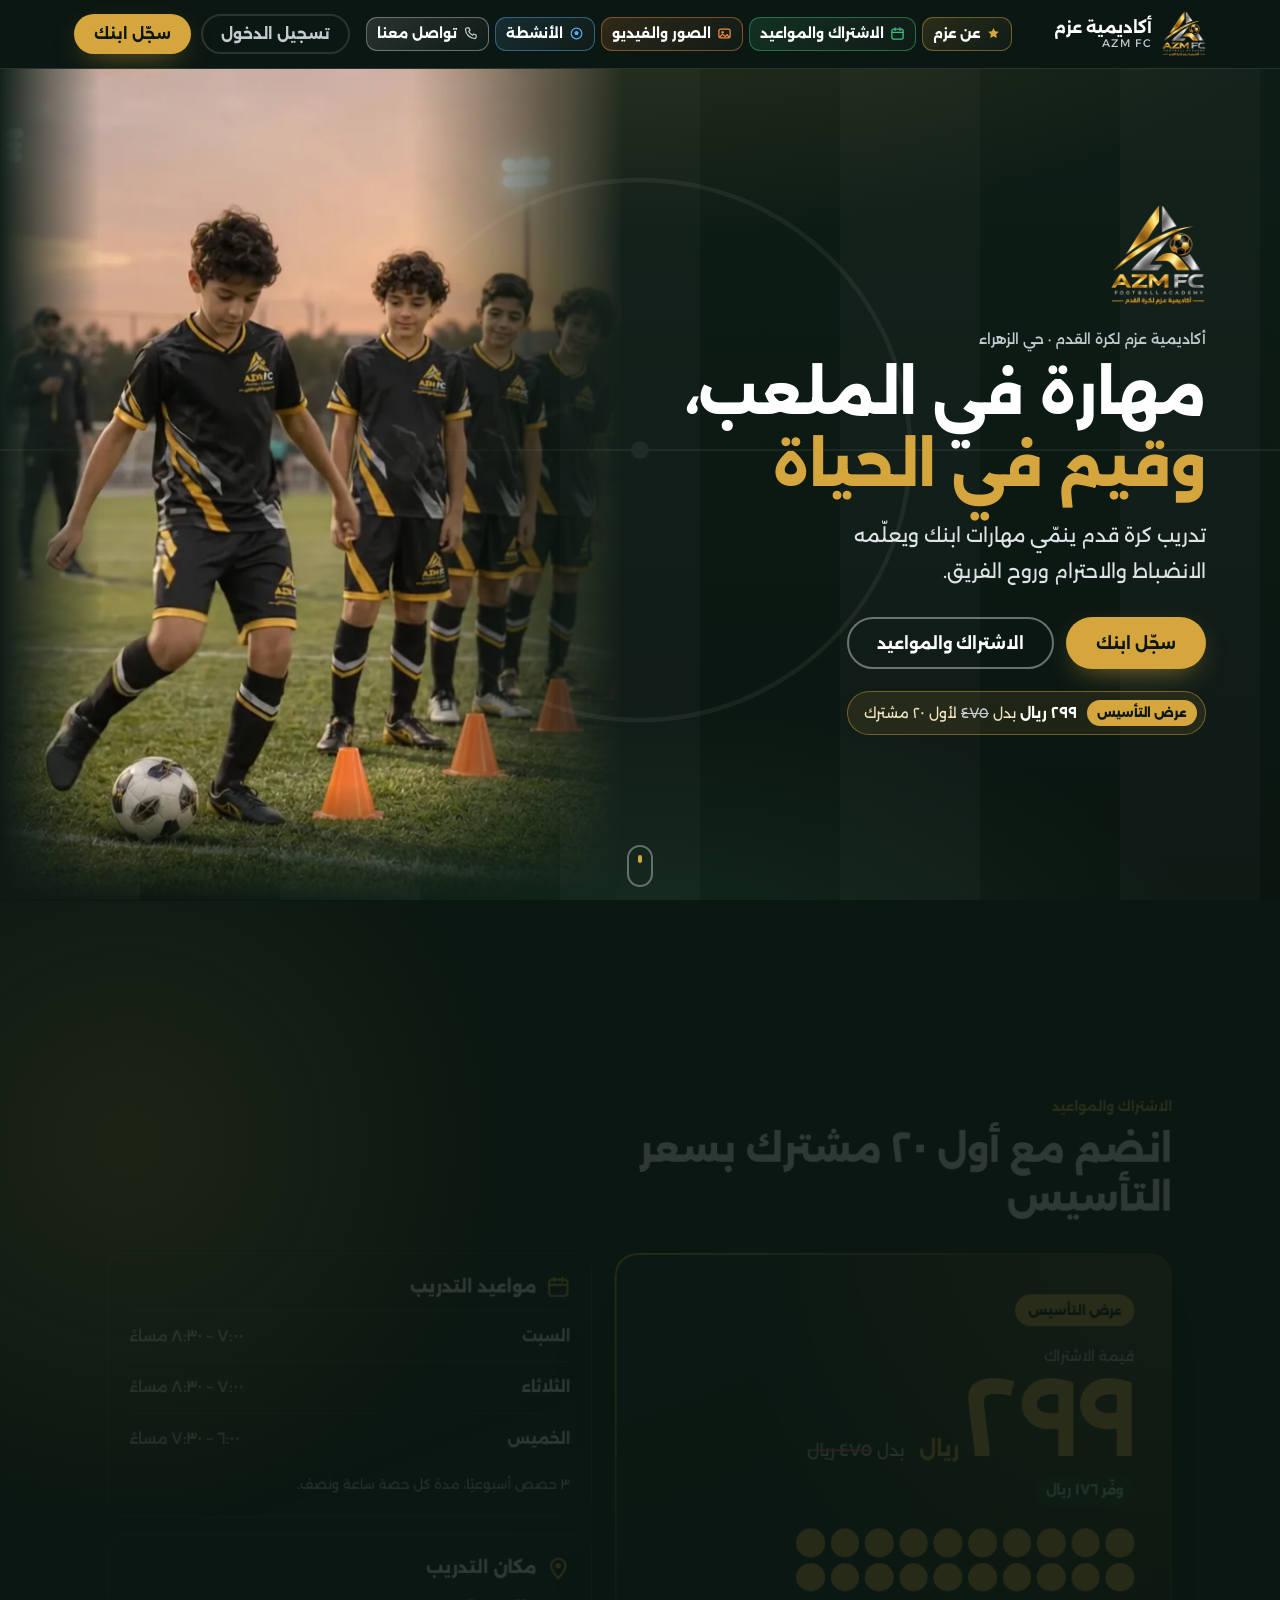
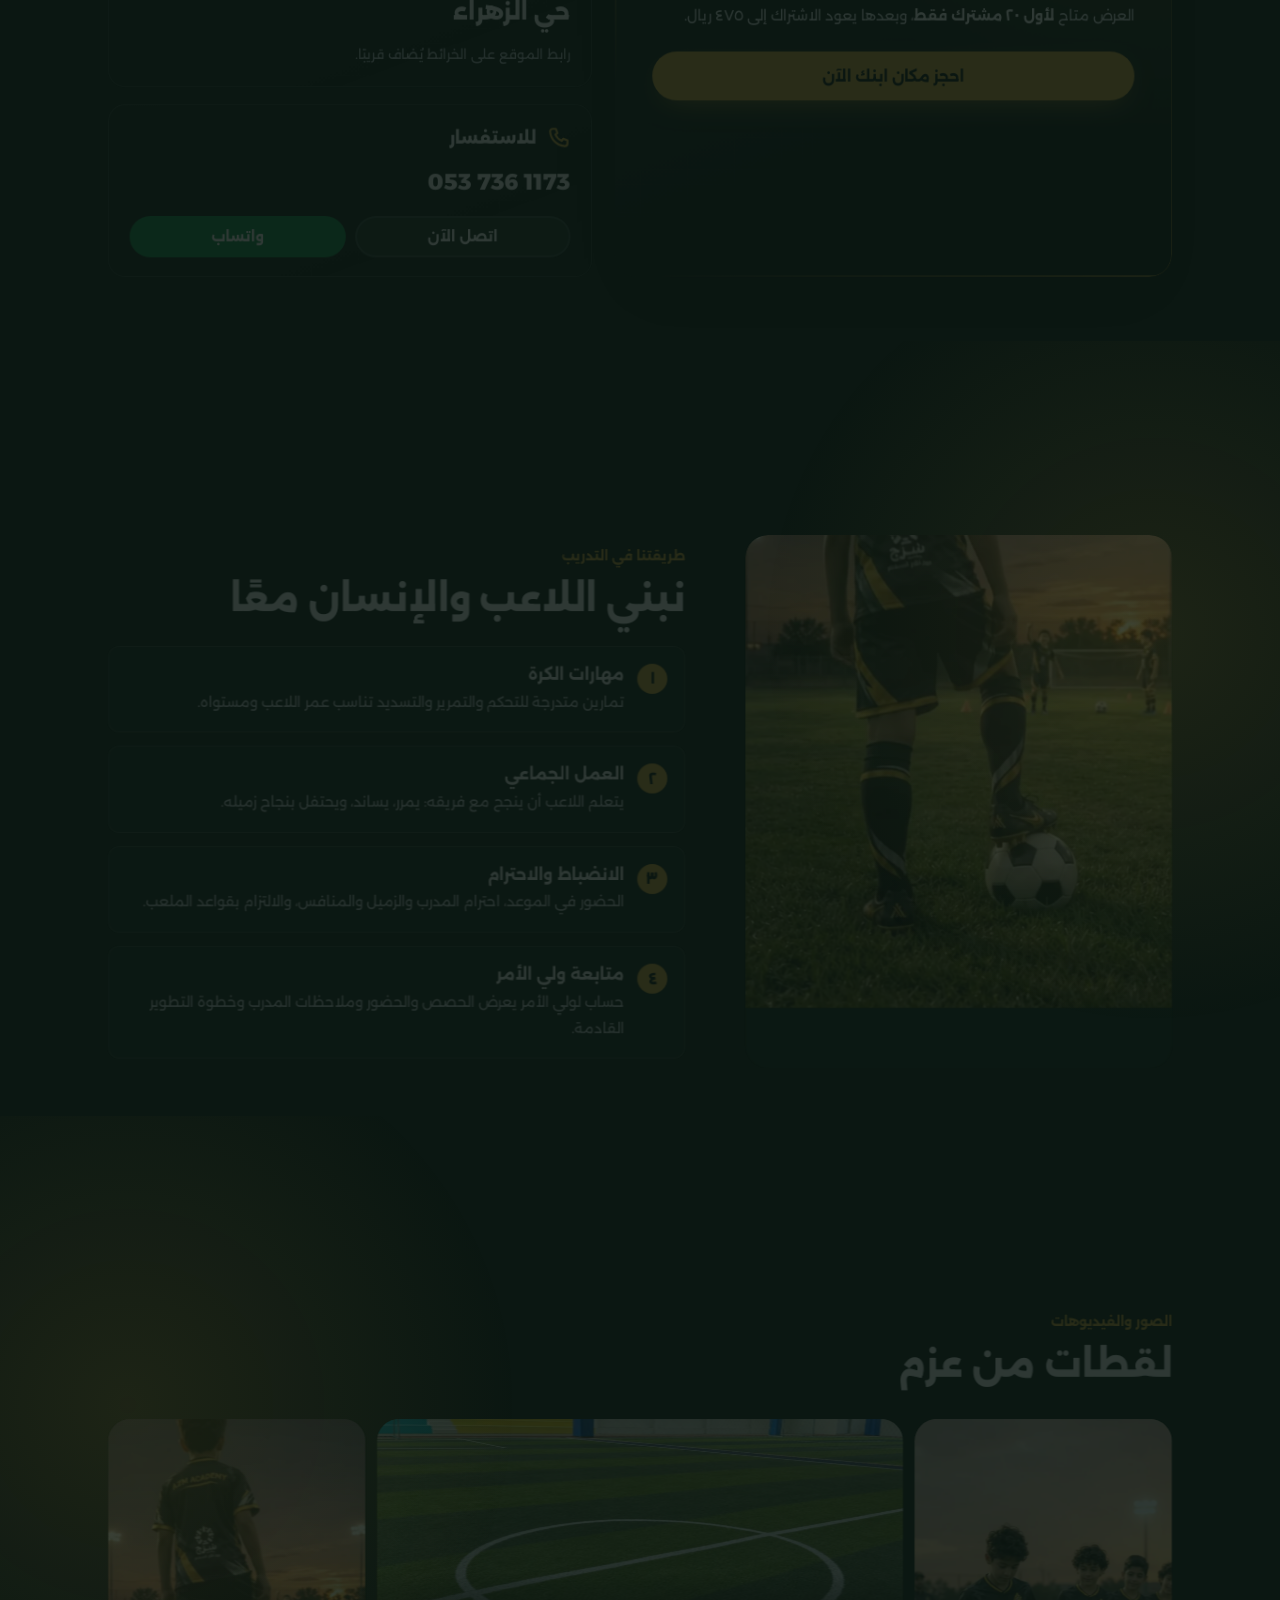
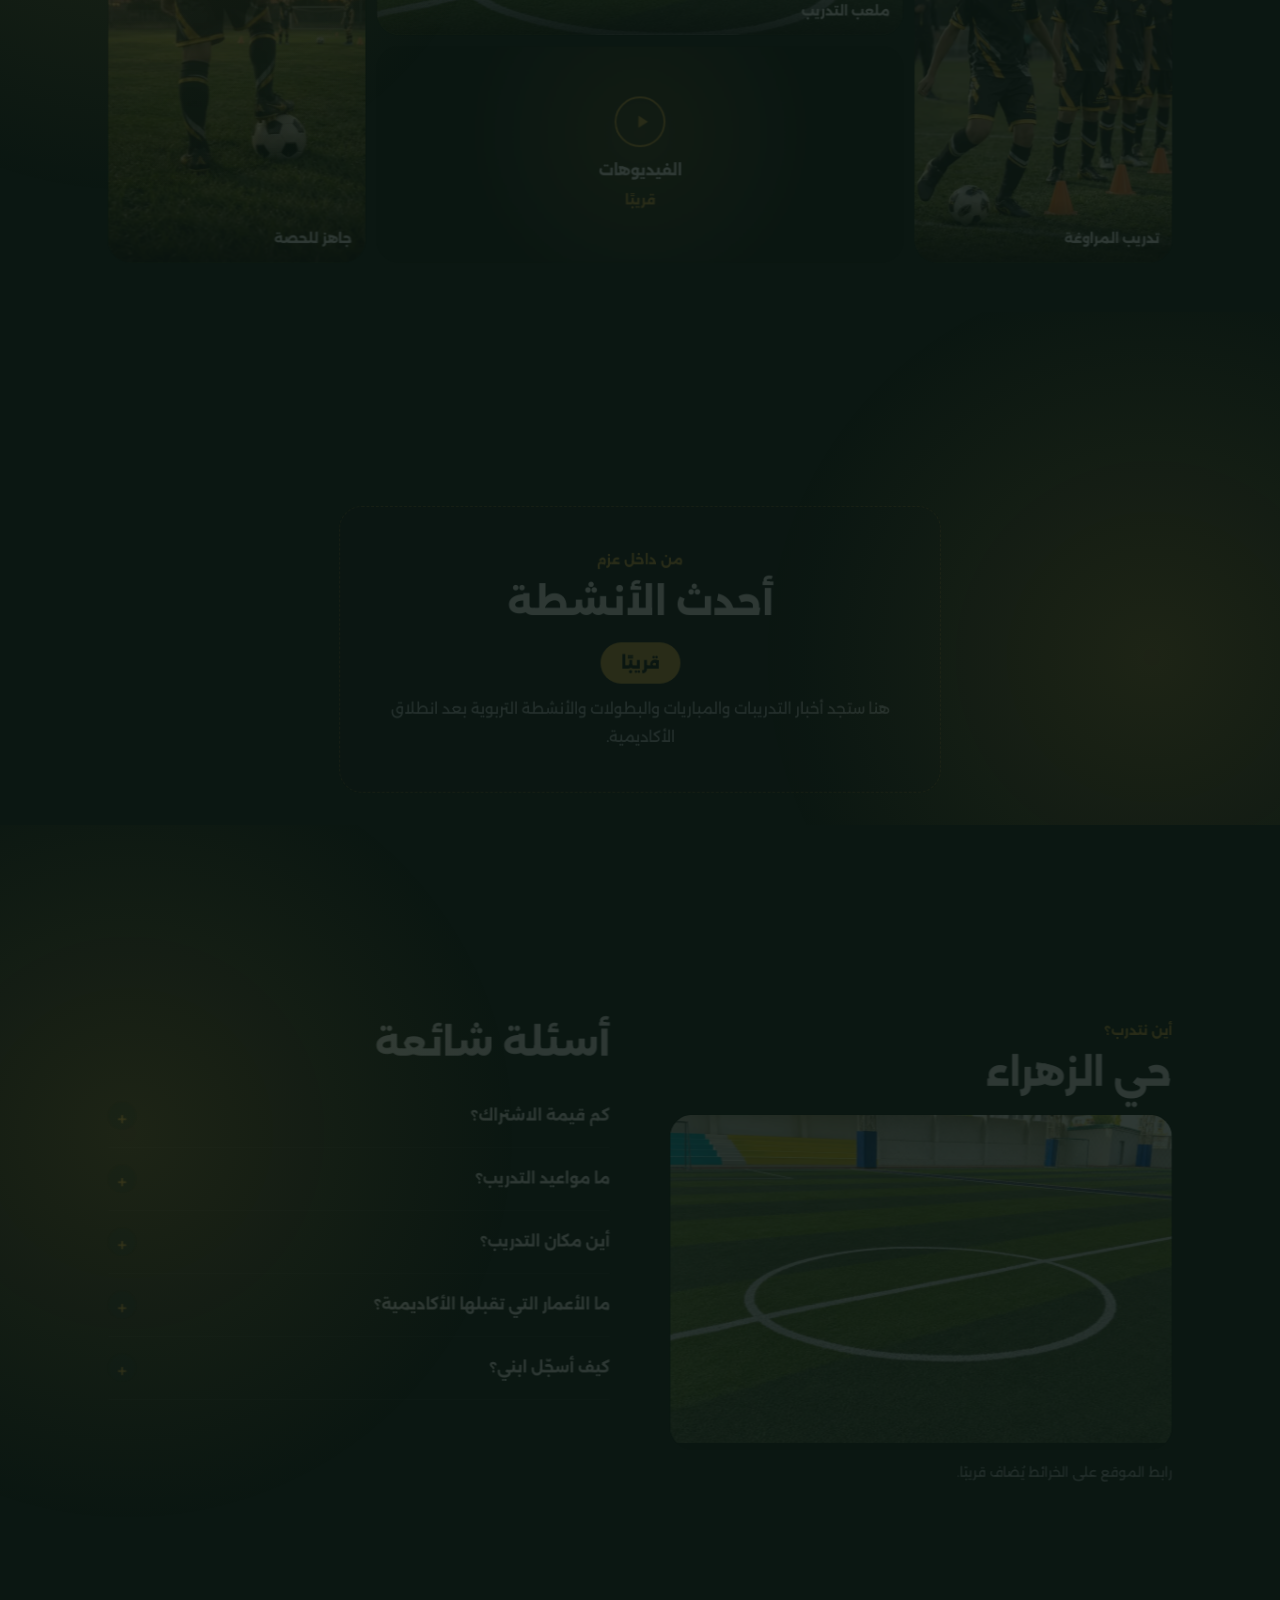
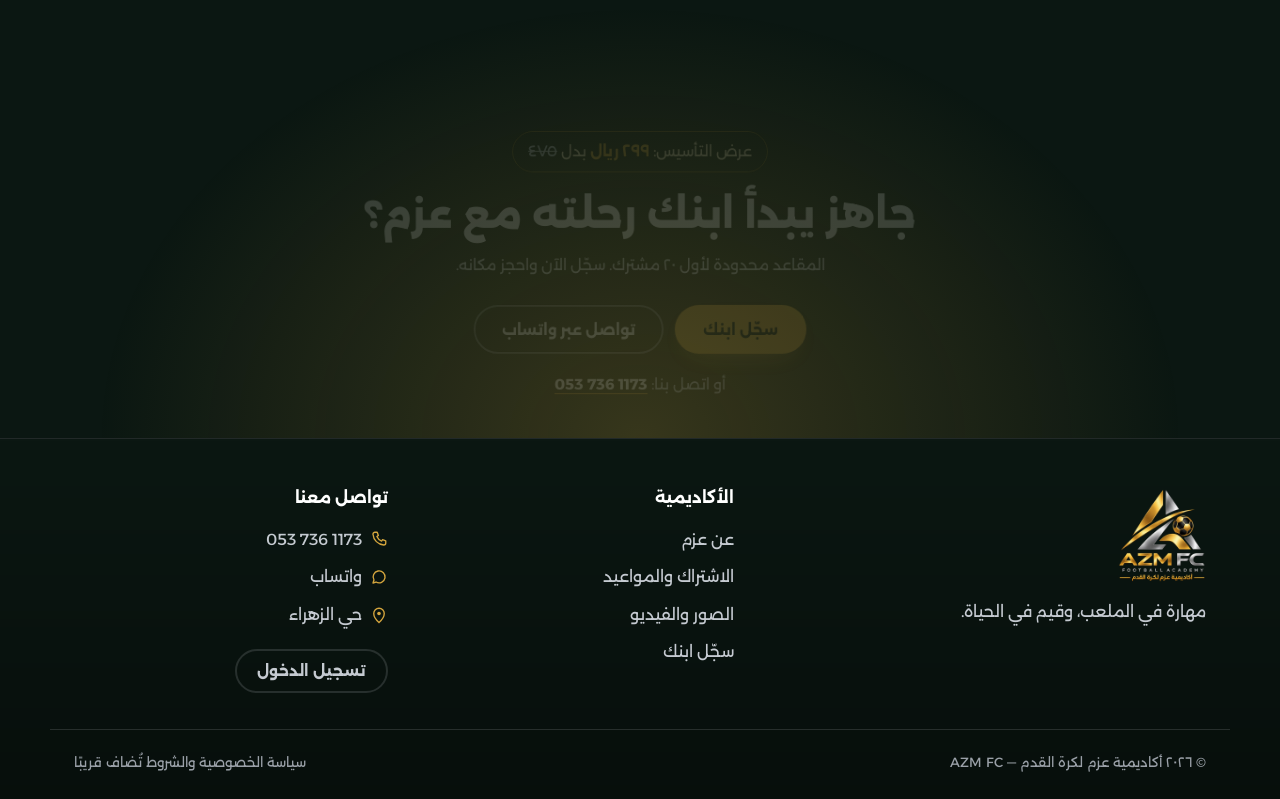
==== commit 0b70a806: "Update contact number to 0537361173 Co-Authored-By: Claude Opus 5.5 <noreply@anthropic.com>" ====
--- a/index.html
+++ b/index.html
@@ -121,10 +121,10 @@
 
             <article class="info-card reveal" style="--d:.24s">
               <h3><svg viewBox="0 0 24 24" aria-hidden="true"><path d="M6.6 3h3l1.6 4.2-2 1.4a12 12 0 0 0 6.2 6.2l1.4-2L21 14.4v3A2.6 2.6 0 0 1 18.4 20 15.4 15.4 0 0 1 4 5.6 2.6 2.6 0 0 1 6.6 3z" fill="none" stroke="currentColor" stroke-width="2" stroke-linejoin="round"/></svg>للاستفسار</h3>
-              <p class="place"><a href="tel:+966553461701" dir="ltr">055 346 1701</a></p>
+              <p class="place"><a href="tel:+966537361173" dir="ltr">053 736 1173</a></p>
               <div class="contact-btns">
-                <a class="btn btn-dark" href="tel:+966553461701">اتصل الآن</a>
-                <a class="btn btn-wa" href="https://wa.me/966553461701" target="_blank" rel="noopener">واتساب</a>
+                <a class="btn btn-dark" href="tel:+966537361173">اتصل الآن</a>
+                <a class="btn btn-wa" href="https://wa.me/966537361173" target="_blank" rel="noopener">واتساب</a>
               </div>
             </article>
           </div>
@@ -235,7 +235,7 @@
           </details>
           <details>
             <summary>ما الأعمار التي تقبلها الأكاديمية؟</summary>
-            <p>تواصل معنا على <a href="tel:+966553461701" dir="ltr">055 346 1701</a> لمعرفة الفئات العمرية المتاحة والمجموعة المناسبة لابنك.</p>
+            <p>تواصل معنا على <a href="tel:+966537361173" dir="ltr">053 736 1173</a> لمعرفة الفئات العمرية المتاحة والمجموعة المناسبة لابنك.</p>
           </details>
           <details>
             <summary>كيف أسجّل ابني؟</summary>
@@ -253,9 +253,9 @@
         <p>المقاعد محدودة لأول ٢٠ مشترك. سجّل الآن واحجز مكانه.</p>
         <div class="hero-actions center">
           <a class="btn btn-gold btn-lg" href="#offer" data-register>سجّل ابنك</a>
-          <a class="btn btn-outline btn-lg" href="https://wa.me/966553461701" target="_blank" rel="noopener">تواصل عبر واتساب</a>
-        </div>
-        <p class="cta-phone">أو اتصل بنا: <a href="tel:+966553461701" dir="ltr">055 346 1701</a></p>
+          <a class="btn btn-outline btn-lg" href="https://wa.me/966537361173" target="_blank" rel="noopener">تواصل عبر واتساب</a>
+        </div>
+        <p class="cta-phone">أو اتصل بنا: <a href="tel:+966537361173" dir="ltr">053 736 1173</a></p>
       </div>
     </section>
   </main>
@@ -278,8 +278,8 @@
       <div id="login">
         <h2>تواصل معنا</h2>
         <ul class="contact-list">
-          <li><a href="tel:+966553461701"><svg viewBox="0 0 24 24" aria-hidden="true"><path d="M6.6 3h3l1.6 4.2-2 1.4a12 12 0 0 0 6.2 6.2l1.4-2L21 14.4v3A2.6 2.6 0 0 1 18.4 20 15.4 15.4 0 0 1 4 5.6 2.6 2.6 0 0 1 6.6 3z" fill="none" stroke="currentColor" stroke-width="1.8" stroke-linejoin="round"/></svg><span dir="ltr">055 346 1701</span></a></li>
-          <li><a href="https://wa.me/966553461701" target="_blank" rel="noopener"><svg viewBox="0 0 24 24" aria-hidden="true"><path d="M4 20l1.3-4A8 8 0 1 1 8 18.7z" fill="none" stroke="currentColor" stroke-width="1.8" stroke-linejoin="round"/></svg>واتساب</a></li>
+          <li><a href="tel:+966537361173"><svg viewBox="0 0 24 24" aria-hidden="true"><path d="M6.6 3h3l1.6 4.2-2 1.4a12 12 0 0 0 6.2 6.2l1.4-2L21 14.4v3A2.6 2.6 0 0 1 18.4 20 15.4 15.4 0 0 1 4 5.6 2.6 2.6 0 0 1 6.6 3z" fill="none" stroke="currentColor" stroke-width="1.8" stroke-linejoin="round"/></svg><span dir="ltr">053 736 1173</span></a></li>
+          <li><a href="https://wa.me/966537361173" target="_blank" rel="noopener"><svg viewBox="0 0 24 24" aria-hidden="true"><path d="M4 20l1.3-4A8 8 0 1 1 8 18.7z" fill="none" stroke="currentColor" stroke-width="1.8" stroke-linejoin="round"/></svg>واتساب</a></li>
           <li><span class="loc"><svg viewBox="0 0 24 24" aria-hidden="true"><path d="M12 22s7-6.2 7-12a7 7 0 1 0-14 0c0 5.8 7 12 7 12z" fill="none" stroke="currentColor" stroke-width="1.8"/><circle cx="12" cy="10" r="2.4" fill="currentColor"/></svg>حي الزهراء</span></li>
         </ul>
         <a class="btn btn-ghost" href="#login">تسجيل الدخول</a>
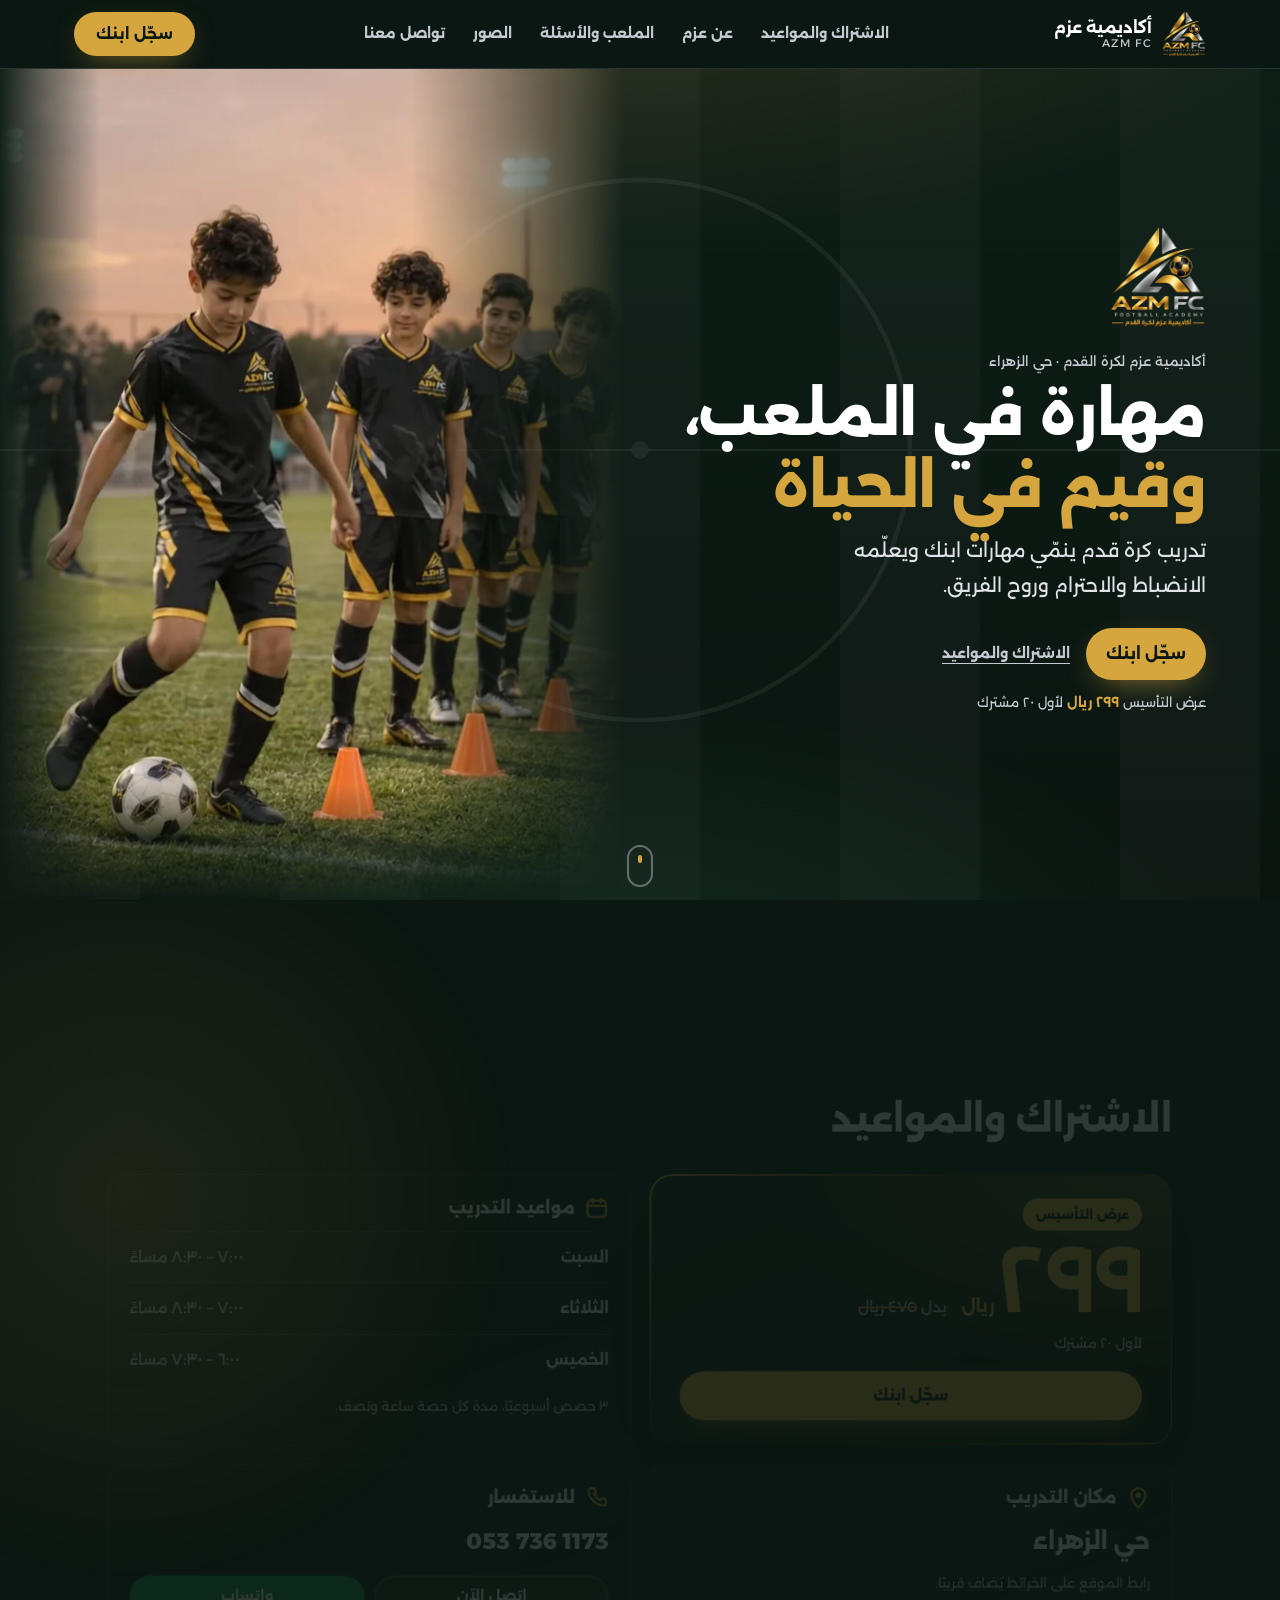
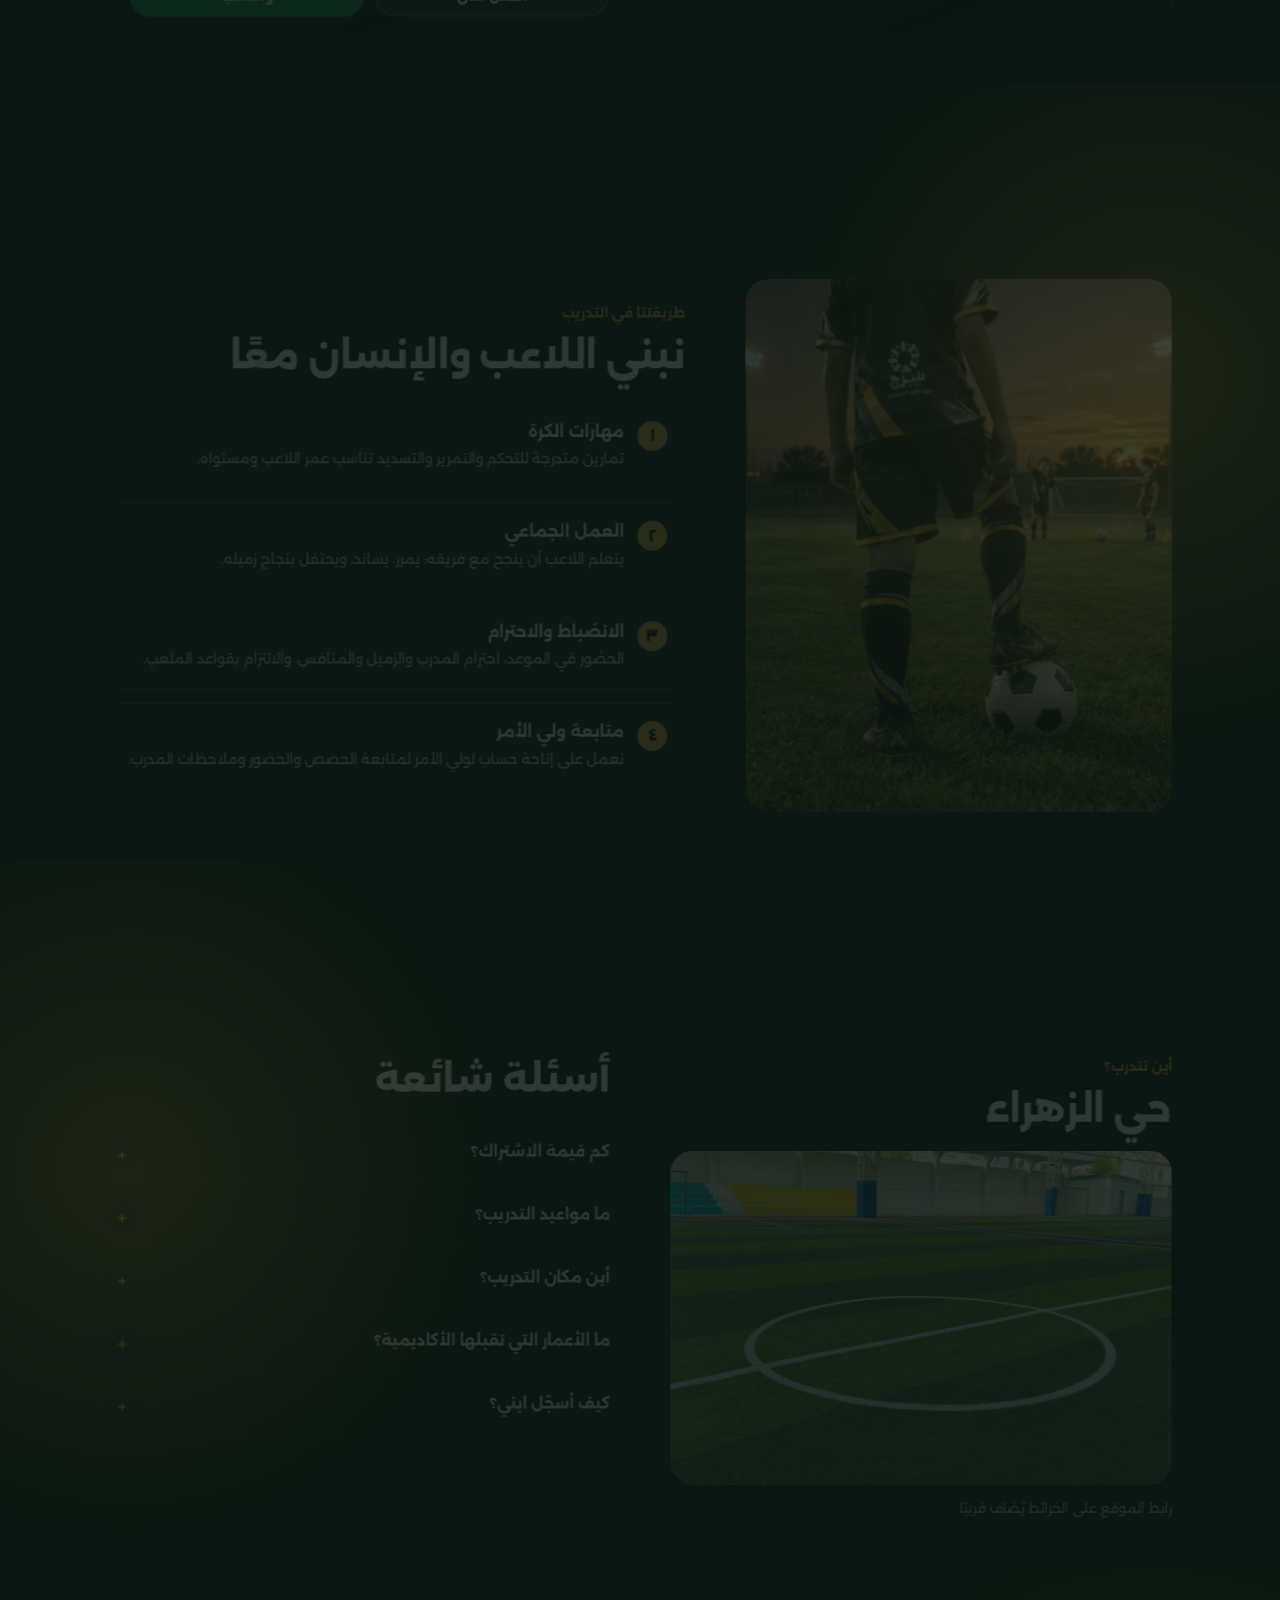
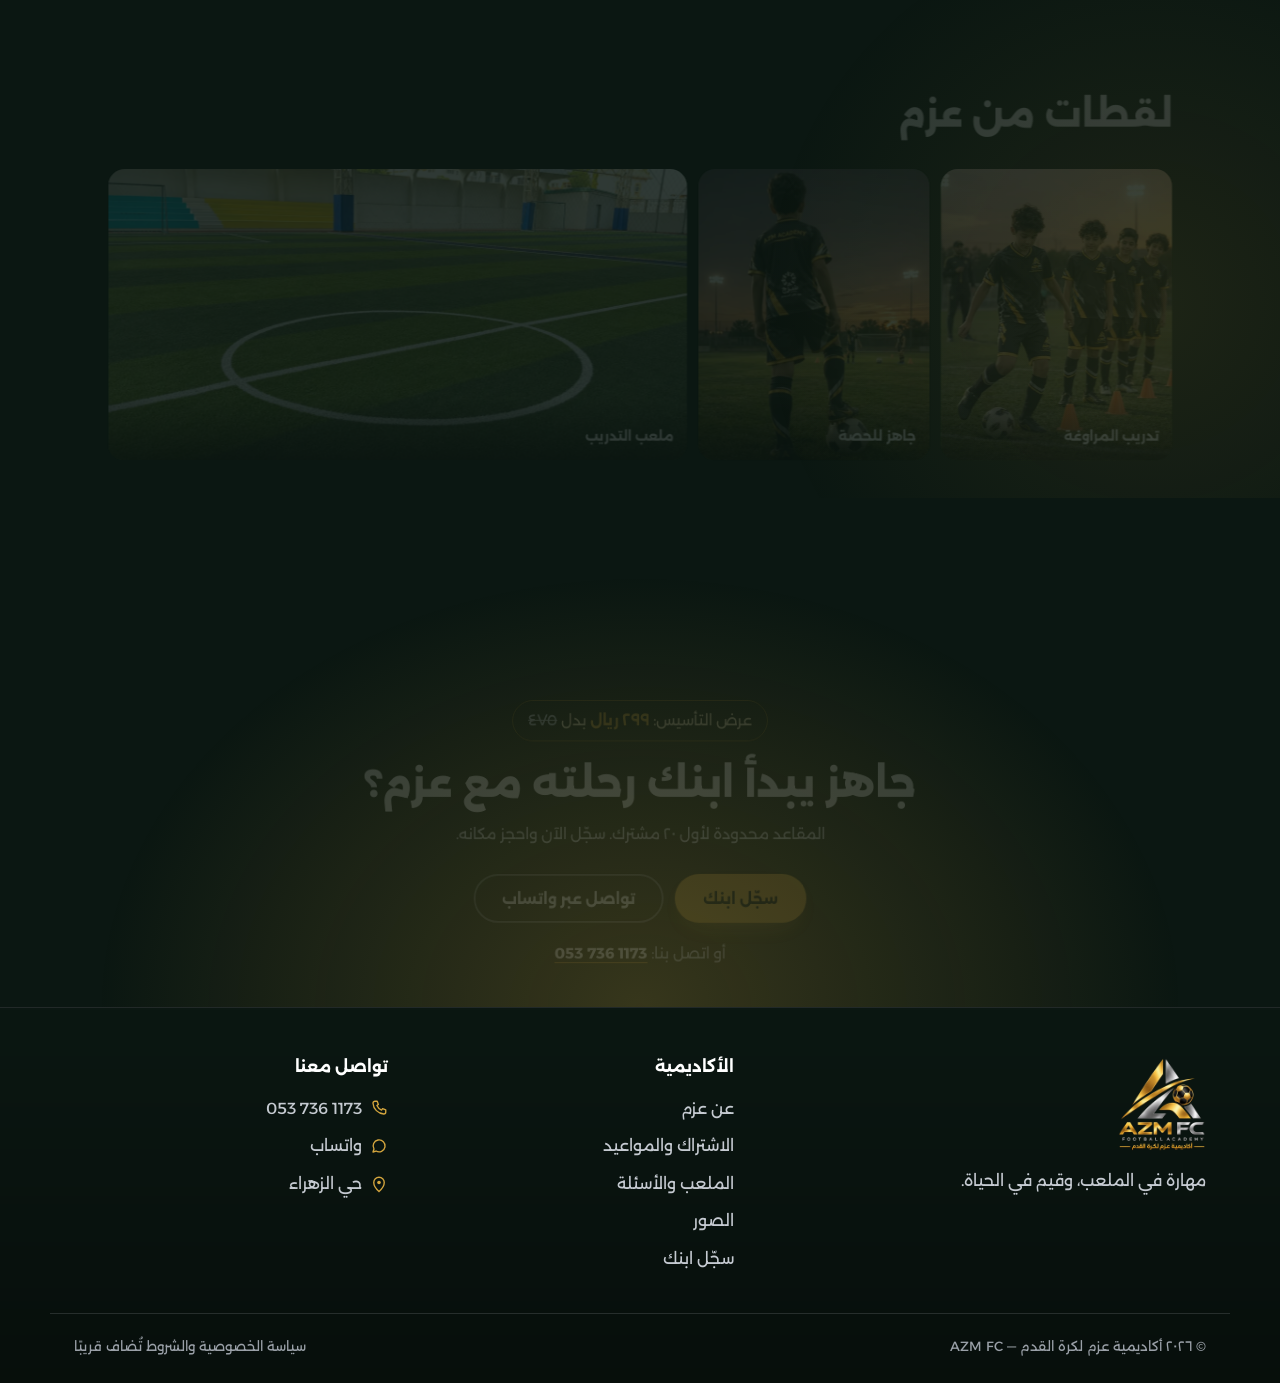
==== commit bc15862f: "Refine Azm homepage for mobile registration" ====
--- a/index.html
+++ b/index.html
@@ -16,7 +16,7 @@
   <link href="https://fonts.googleapis.com/css2?family=Alexandria:wght@400;500;700;800;900&display=swap" rel="stylesheet">
   <link rel="preload" as="image" href="assets/hero-team.webp" type="image/webp">
   <script>document.documentElement.classList.add('js');</script>
-  <link rel="stylesheet" href="styles.css">
+  <link rel="stylesheet" href="styles.css?v=2">
 </head>
 <body>
   <a class="skip" href="#main">تخطَّ إلى المحتوى</a>
@@ -30,17 +30,14 @@
       </a>
 
       <nav class="main-nav" id="main-nav" aria-label="التنقل الرئيسي">
-        <ul class="nav-cards">
-          <li style="--c:#d5a63e; --i:0"><a href="#about"><svg viewBox="0 0 24 24" aria-hidden="true"><path d="M12 3l2.6 5.3 5.9.9-4.3 4.1 1 5.8L12 16.4 6.8 19.1l1-5.8L3.5 9.2l5.9-.9z" fill="currentColor"/></svg>عن عزم</a></li>
-          <li style="--c:#3fbf7f; --i:1"><a href="#offer"><svg viewBox="0 0 24 24" aria-hidden="true"><rect x="3" y="5" width="18" height="16" rx="3" fill="none" stroke="currentColor" stroke-width="2"/><path d="M3 10h18M8 3v4M16 3v4" stroke="currentColor" stroke-width="2" stroke-linecap="round"/></svg>الاشتراك والمواعيد</a></li>
-          <li style="--c:#f08a3c; --i:2"><a href="#gallery"><svg viewBox="0 0 24 24" aria-hidden="true"><rect x="3" y="5" width="18" height="14" rx="3" fill="none" stroke="currentColor" stroke-width="2"/><circle cx="9" cy="10" r="2" fill="currentColor"/><path d="M4 18l5-5 4 4 3-3 4 4" fill="none" stroke="currentColor" stroke-width="2" stroke-linejoin="round"/></svg>الصور والفيديو</a></li>
-          <li style="--c:#5aa9e6; --i:3"><a href="#activities"><svg viewBox="0 0 24 24" aria-hidden="true"><circle cx="12" cy="12" r="8.5" fill="none" stroke="currentColor" stroke-width="2"/><path d="M12 7.5l3.6 2.6-1.4 4.2H9.8l-1.4-4.2z" fill="currentColor"/></svg>الأنشطة</a></li>
-          <li style="--c:#c5cad1; --i:4"><a href="#contact"><svg viewBox="0 0 24 24" aria-hidden="true"><path d="M6.6 3h3l1.6 4.2-2 1.4a12 12 0 0 0 6.2 6.2l1.4-2L21 14.4v3A2.6 2.6 0 0 1 18.4 20 15.4 15.4 0 0 1 4 5.6 2.6 2.6 0 0 1 6.6 3z" fill="none" stroke="currentColor" stroke-width="2" stroke-linejoin="round"/></svg>تواصل معنا</a></li>
+        <ul class="nav-links">
+          <li><a href="#offer">الاشتراك والمواعيد</a></li>
+          <li><a href="#about">عن عزم</a></li>
+          <li><a href="#venue">الملعب والأسئلة</a></li>
+          <li><a href="#gallery">الصور</a></li>
+          <li><a href="#contact">تواصل معنا</a></li>
         </ul>
-        <div class="nav-actions">
-          <a class="btn btn-ghost" href="#login">تسجيل الدخول</a>
-          <a class="btn btn-gold" href="#offer" data-register>سجّل ابنك</a>
-        </div>
+        <a class="btn btn-gold nav-register" href="#offer" data-register>سجّل ابنك</a>
       </nav>
 
       <button class="menu-btn" type="button" aria-expanded="false" aria-controls="main-nav">
@@ -54,22 +51,19 @@
     <!-- الواجهة الأولى -->
     <section class="hero" id="top" aria-labelledby="hero-title">
       <div class="wrap hero-grid">
-        <div class="hero-copy" data-hero-copy>
-          <img class="hero-logo reveal" src="assets/azm-logo.webp" alt="شعار أكاديمية عزم لكرة القدم AZM FC" width="120" height="133">
-          <p class="eyebrow reveal" style="--d:.05s">أكاديمية عزم لكرة القدم · حي الزهراء</p>
-          <h1 id="hero-title" class="reveal" style="--d:.1s">مهارة في الملعب،<br><span>وقيم في الحياة</span></h1>
-          <p class="lead reveal" style="--d:.18s">تدريب كرة قدم ينمّي مهارات ابنك ويعلّمه الانضباط والاحترام وروح الفريق.</p>
-          <div class="hero-actions reveal" style="--d:.26s">
+        <div class="hero-copy">
+          <img class="hero-logo" src="assets/azm-logo.webp" alt="" width="120" height="133">
+          <p class="eyebrow">أكاديمية عزم لكرة القدم · حي الزهراء</p>
+          <h1 id="hero-title">مهارة في الملعب،<br><span>وقيم في الحياة</span></h1>
+          <p class="lead">تدريب كرة قدم ينمّي مهارات ابنك ويعلّمه الانضباط والاحترام وروح الفريق.</p>
+          <div class="hero-actions">
             <a class="btn btn-gold btn-lg" href="#offer" data-register>سجّل ابنك</a>
-            <a class="btn btn-outline btn-lg" href="#offer">الاشتراك والمواعيد</a>
+            <a class="hero-details" href="#offer">الاشتراك والمواعيد</a>
           </div>
-          <a class="offer-pill reveal" style="--d:.34s" href="#offer">
-            <span class="pill-tag">عرض التأسيس</span>
-            <span><b>٢٩٩ ريال</b> بدل <s>٤٧٥</s> لأول ٢٠ مشترك</span>
-          </a>
-        </div>
-        <figure class="hero-media reveal" data-reveal="fade" style="--d:.1s">
-          <img src="assets/hero-team.webp" width="720" height="1280"               alt="لاعبون صغار بزي عزم الأسود والذهبي يتدربون على المراوغة بين الأقماع عند الغروب">
+          <p class="hero-offer">عرض التأسيس <strong>٢٩٩ ريال</strong> لأول ٢٠ مشترك</p>
+        </div>
+        <figure class="hero-media">
+          <img src="assets/hero-team.webp" width="720" height="1280" fetchpriority="high" alt="لاعبون صغار بزي عزم الأسود والذهبي يتدربون على المراوغة بين الأقماع عند الغروب">
         </figure>
       </div>
       <a class="scroll-cue" href="#offer" aria-label="انزل إلى الاشتراك والمواعيد"><span></span></a>
@@ -79,27 +73,18 @@
     <section class="section offer-section" id="offer" aria-labelledby="offer-title">
       <div class="wrap">
         <div class="section-head reveal">
-          <p class="kicker">الاشتراك والمواعيد</p>
-          <h2 id="offer-title">انضم مع أول ٢٠ مشترك بسعر التأسيس</h2>
+          <h2 id="offer-title">الاشتراك والمواعيد</h2>
         </div>
 
         <div class="offer-grid">
           <article class="price-card reveal" data-reveal="zoom">
             <div class="price-badge">عرض التأسيس</div>
-            <p class="price-label">قيمة الاشتراك</p>
             <p class="price">
-              <span class="price-now"><b data-count="299">٢٩٩</b> <small>ريال</small></span>
+              <span class="price-now"><b>٢٩٩</b> <small>ريال</small></span>
               <span class="price-was">بدل <s>٤٧٥ ريال</s></span>
             </p>
-            <p class="price-save">وفّر ١٧٦ ريال</p>
-            <div class="seats">
-              <div class="seats-row" aria-hidden="true">
-                <i></i><i></i><i></i><i></i><i></i><i></i><i></i><i></i><i></i><i></i>
-                <i></i><i></i><i></i><i></i><i></i><i></i><i></i><i></i><i></i><i></i>
-              </div>
-              <p>العرض متاح <b>لأول ٢٠ مشترك فقط</b>، وبعدها يعود الاشتراك إلى ٤٧٥ ريال.</p>
-            </div>
-            <a class="btn btn-gold btn-lg btn-block" href="#offer" data-register>احجز مكان ابنك الآن</a>
+            <p class="price-terms">لأول ٢٠ مشترك</p>
+            <a class="btn btn-gold btn-lg btn-block" href="#offer" data-register>سجّل ابنك</a>
           </article>
 
           <div class="info-stack">
@@ -157,51 +142,9 @@
             </li>
             <li class="reveal" style="--d:.34s">
               <h3>متابعة ولي الأمر</h3>
-              <p>حساب لولي الأمر يعرض الحصص والحضور وملاحظات المدرب وخطوة التطوير القادمة.</p>
+              <p>نعمل على إتاحة حساب لولي الأمر لمتابعة الحصص والحضور وملاحظات المدرب.</p>
             </li>
           </ol>
-        </div>
-      </div>
-    </section>
-
-    <!-- الصور والفيديوهات -->
-    <section class="section gallery-section" id="gallery" aria-labelledby="gallery-title">
-      <div class="wrap">
-        <div class="section-head reveal">
-          <p class="kicker">الصور والفيديوهات</p>
-          <h2 id="gallery-title">لقطات من عزم</h2>
-        </div>
-
-        <div class="gallery">
-          <button class="shot shot-tall reveal" data-reveal="clip" type="button" data-full="assets/hero-team.webp" aria-label="عرض الصورة: تدريب المراوغة بين الأقماع">
-            <img src="assets/hero-team.webp" width="720" height="1280" loading="lazy" decoding="async" data-parallax="-0.06" data-scale="1.15" alt="لاعبون بزي عزم يتدربون على المراوغة بين الأقماع">
-            <span class="shot-cap">تدريب المراوغة</span>
-          </button>
-          <button class="shot shot-wide reveal" data-reveal="clip" style="--d:.1s" type="button" data-full="assets/training-venue.webp" aria-label="عرض الصورة: ملعب التدريب">
-            <img src="assets/training-venue.webp" width="1200" height="798" loading="lazy" decoding="async" data-parallax="0.06" data-scale="1.15" alt="ملعب نجيل صناعي بخطوط بيضاء ودائرة منتصف">
-            <span class="shot-cap">ملعب التدريب</span>
-          </button>
-          <button class="shot shot-player reveal" data-reveal="clip" style="--d:.18s" type="button" data-full="assets/training-player.webp" aria-label="عرض الصورة: لاعب عزم في الملعب">
-            <img src="assets/training-player.webp" width="720" height="1280" loading="lazy" decoding="async" data-parallax="-0.05" data-scale="1.15" alt="لاعب من عزم يضع قدمه على الكرة">
-            <span class="shot-cap">جاهز للحصة</span>
-          </button>
-          <div class="shot shot-video reveal" data-reveal="clip" style="--d:.26s">
-            <span class="play" aria-hidden="true"><svg viewBox="0 0 24 24"><path d="M8 5v14l11-7z" fill="currentColor"/></svg></span>
-            <b>الفيديوهات</b>
-            <span>قريبًا</span>
-          </div>
-        </div>
-      </div>
-    </section>
-
-    <!-- أحدث الأنشطة -->
-    <section class="section light" id="activities" aria-labelledby="activities-title">
-      <div class="wrap">
-        <div class="soon reveal" data-reveal="zoom">
-          <p class="kicker">من داخل عزم</p>
-          <h2 id="activities-title">أحدث الأنشطة</h2>
-          <p class="soon-badge">قريبًا</p>
-          <p>هنا ستجد أخبار التدريبات والمباريات والبطولات والأنشطة التربوية بعد انطلاق الأكاديمية.</p>
         </div>
       </div>
     </section>
@@ -245,6 +188,30 @@
       </div>
     </section>
 
+    <!-- معرض الصور -->
+    <section class="section gallery-section" id="gallery" aria-labelledby="gallery-title">
+      <div class="wrap">
+        <div class="section-head reveal">
+          <h2 id="gallery-title">لقطات من عزم</h2>
+        </div>
+
+        <div class="gallery">
+          <button class="shot shot-team reveal" type="button" data-full="assets/hero-team.webp" aria-label="عرض الصورة: تدريب المراوغة بين الأقماع">
+            <img src="assets/hero-team.webp" width="720" height="1280" loading="lazy" decoding="async" alt="لاعبون بزي عزم يتدربون على المراوغة بين الأقماع">
+            <span class="shot-cap">تدريب المراوغة</span>
+          </button>
+          <button class="shot shot-player reveal" type="button" data-full="assets/training-player.webp" aria-label="عرض الصورة: لاعب عزم في الملعب">
+            <img src="assets/training-player.webp" width="720" height="1280" loading="lazy" decoding="async" alt="لاعب من عزم يضع قدمه على الكرة">
+            <span class="shot-cap">جاهز للحصة</span>
+          </button>
+          <button class="shot shot-wide reveal" type="button" data-full="assets/training-venue.webp" aria-label="عرض الصورة: ملعب التدريب">
+            <img src="assets/training-venue.webp" width="1200" height="798" loading="lazy" decoding="async" alt="ملعب نجيل صناعي بخطوط بيضاء ودائرة منتصف">
+            <span class="shot-cap">ملعب التدريب</span>
+          </button>
+        </div>
+      </div>
+    </section>
+
     <!-- دعوة أخيرة -->
     <section class="cta" id="join" aria-labelledby="cta-title">
       <div class="wrap cta-inner reveal" data-reveal="zoom">
@@ -271,18 +238,18 @@
         <ul>
           <li><a href="#about">عن عزم</a></li>
           <li><a href="#offer">الاشتراك والمواعيد</a></li>
-          <li><a href="#gallery">الصور والفيديو</a></li>
+          <li><a href="#venue">الملعب والأسئلة</a></li>
+          <li><a href="#gallery">الصور</a></li>
           <li><a href="#offer" data-register>سجّل ابنك</a></li>
         </ul>
       </nav>
-      <div id="login">
+      <div>
         <h2>تواصل معنا</h2>
         <ul class="contact-list">
           <li><a href="tel:+966537361173"><svg viewBox="0 0 24 24" aria-hidden="true"><path d="M6.6 3h3l1.6 4.2-2 1.4a12 12 0 0 0 6.2 6.2l1.4-2L21 14.4v3A2.6 2.6 0 0 1 18.4 20 15.4 15.4 0 0 1 4 5.6 2.6 2.6 0 0 1 6.6 3z" fill="none" stroke="currentColor" stroke-width="1.8" stroke-linejoin="round"/></svg><span dir="ltr">053 736 1173</span></a></li>
           <li><a href="https://wa.me/966537361173" target="_blank" rel="noopener"><svg viewBox="0 0 24 24" aria-hidden="true"><path d="M4 20l1.3-4A8 8 0 1 1 8 18.7z" fill="none" stroke="currentColor" stroke-width="1.8" stroke-linejoin="round"/></svg>واتساب</a></li>
           <li><span class="loc"><svg viewBox="0 0 24 24" aria-hidden="true"><path d="M12 22s7-6.2 7-12a7 7 0 1 0-14 0c0 5.8 7 12 7 12z" fill="none" stroke="currentColor" stroke-width="1.8"/><circle cx="12" cy="10" r="2.4" fill="currentColor"/></svg>حي الزهراء</span></li>
         </ul>
-        <a class="btn btn-ghost" href="#login">تسجيل الدخول</a>
       </div>
     </div>
     <div class="wrap footer-bottom">
@@ -293,9 +260,9 @@
 
   <dialog class="lightbox" aria-label="عرض الصورة">
     <button class="lightbox-close" type="button" aria-label="إغلاق">×</button>
-    <img src="" alt="">
+    <img alt="">
   </dialog>
 
-  <script src="main.js" defer></script>
+  <script src="main.js?v=2" defer></script>
 </body>
 </html>
--- a/styles.css
+++ b/styles.css
@@ -22,7 +22,7 @@
 }
 
 *, *::before, *::after { box-sizing: border-box; }
-html { scroll-behavior: smooth; -webkit-text-size-adjust: 100%; }
+html { scroll-behavior: smooth; scroll-padding-top: 76px; -webkit-text-size-adjust: 100%; }
 body {
   margin: 0; font-family: var(--font); font-size: 16px; line-height: 1.85;
   color: var(--text); overflow-x: hidden;
@@ -76,8 +76,6 @@
 .btn-gold:hover { background: var(--gold-hover); transform: translateY(-2px); }
 .btn-outline { border-color: rgba(197, 202, 209, .5); color: #fff; }
 .btn-outline:hover { border-color: var(--gold); color: var(--gold); }
-.btn-ghost { color: var(--silver); border-color: var(--line-dark); }
-.btn-ghost:hover { color: #fff; border-color: var(--silver); }
 .btn-dark { background: var(--ink-3); color: #fff; border-color: var(--line); }
 .btn-dark:hover { background: #31353c; }
 .btn-wa { background: var(--wa); color: #fff; }
@@ -106,80 +104,51 @@
 .main-nav {
   position: absolute; inset-inline: 0; top: 100%;
   background: var(--ink); border-bottom: 1px solid var(--line-dark);
-  padding: 8px 16px 20px; display: none;
+  padding: 8px 16px 16px; display: none;
+  max-height: calc(100dvh - 69px); overflow-y: auto;
 }
 .main-nav.open { display: block; }
-.nav-actions { display: flex; gap: 10px; margin-top: 16px; }
-.nav-actions .btn { flex: 1; }
-
-/* أزرار التنقل: بطاقات ملونة بحركة */
-.nav-cards { display: grid; grid-template-columns: 1fr 1fr; gap: 10px; padding-top: 8px; }
-.nav-cards li:last-child:nth-child(odd) { grid-column: span 2; }
-.nav-cards a {
-  --tint: color-mix(in srgb, var(--c) 16%, transparent);
-  --edge: color-mix(in srgb, var(--c) 45%, transparent);
-  position: relative; overflow: hidden;
-  display: flex; align-items: center; gap: 8px;
-  padding: 12px 14px; border-radius: 14px;
-  background: linear-gradient(140deg, var(--tint), rgba(255, 255, 255, .02));
-  border: 1px solid var(--edge);
-  color: #fff; text-decoration: none; font-weight: 700; font-size: 14.5px; line-height: 1.3; white-space: nowrap;
-  transition: transform .35s var(--ease), box-shadow .35s var(--ease), background-color .3s, color .3s;
-}
-.nav-cards svg { width: 18px; height: 18px; flex: none; color: var(--c); transition: transform .45s var(--ease), color .3s; }
-/* لمعة تعبر البطاقة عند المرور */
-.nav-cards a::after {
-  content: ""; position: absolute; top: 0; bottom: 0; width: 45%; left: -60%;
-  background: linear-gradient(100deg, transparent, rgba(255, 255, 255, .28), transparent);
-  transform: skewX(-20deg); transition: left .6s var(--ease);
-}
-.nav-cards a:hover, .nav-cards a:focus-visible {
-  transform: translateY(-3px);
-  box-shadow: 0 10px 24px -10px var(--c), inset 0 0 0 1px var(--c);
-}
-.nav-cards a:hover::after { left: 120%; }
-.nav-cards a:hover svg { transform: rotate(-12deg) scale(1.18); }
-/* القسم الحالي أثناء التمرير */
-.nav-cards a.active { background: var(--c); color: var(--ink); box-shadow: 0 8px 22px -10px var(--c); }
-.nav-cards a.active svg { color: var(--ink); }
-/* دخول البطاقات واحدة تلو الأخرى */
-.js .nav-cards li { animation: card-in .6s var(--ease) both; animation-delay: calc(.08s * var(--i) + .1s); }
-@keyframes card-in { from { opacity: 0; transform: translateY(-10px) scale(.96); } to { opacity: 1; transform: none; } }
+.nav-register { width: 100%; margin-top: 14px; }
+.nav-links a {
+  display: flex; align-items: center; min-height: 44px; padding: 8px 10px;
+  color: var(--silver); text-decoration: none; font-weight: 700; font-size: 14px; line-height: 1.4;
+}
+.nav-links a:hover { color: #fff; }
+.nav-links a[aria-current] {
+  color: var(--gold); text-decoration: underline; text-decoration-thickness: 2px; text-underline-offset: 7px;
+}
 
 /* الواجهة الأولى */
-.hero { background: transparent; color: #fff; padding: 32px 0 56px; position: relative; overflow: hidden; }
-.hero-grid { display: grid; gap: 32px; position: relative; }
-.hero-copy { will-change: transform, opacity; }
-.hero-logo { width: 96px; margin-bottom: 18px; }
-.eyebrow { color: var(--silver); font-size: 14px; font-weight: 500; margin-bottom: 6px; }
+.hero { background: transparent; color: #fff; padding: 22px 0 36px; position: relative; overflow: hidden; }
+.hero-grid { display: grid; gap: 12px; position: relative; }
+.hero-logo { display: none; }
+.eyebrow { color: var(--silver); font-size: 13px; font-weight: 500; margin-bottom: 6px; }
 .hero h1 { font-size: clamp(2rem, 8vw, 3.6rem); font-weight: 800; line-height: 1.25; }
 .hero h1 span { color: var(--gold); }
-.lead { color: #dfe2e6; font-size: clamp(1.02rem, 2.6vw, 1.2rem); margin-top: 16px; max-width: 34ch; }
+.lead { color: #dfe2e6; font-size: clamp(1.02rem, 2.6vw, 1.2rem); margin-top: 10px; max-width: 34ch; }
 .hero-actions { display: flex; flex-wrap: wrap; gap: 12px; margin-top: 28px; }
 .hero-actions.center { justify-content: center; }
-
-.offer-pill {
-  display: inline-flex; align-items: center; gap: 10px; flex-wrap: wrap;
-  margin-top: 22px; padding: 8px 8px 8px 16px; border-radius: 999px;
-  background: rgba(213, 166, 62, .1); border: 1px solid rgba(213, 166, 62, .45);
-  color: #f1e3bf; text-decoration: none; font-size: 14px; line-height: 1.5;
-}
-.offer-pill:hover { background: rgba(213, 166, 62, .18); }
-.offer-pill b { color: #fff; }
-.offer-pill s { color: var(--silver); }
-.pill-tag { background: var(--gold); color: var(--ink); font-weight: 800; font-size: 12px; padding: 4px 10px; border-radius: 999px; }
+.hero .hero-actions { align-items: center; gap: 12px 16px; margin-top: 16px; }
+.hero .btn-lg { padding-inline: 18px; }
+.hero-details {
+  display: inline-flex; align-items: center; min-height: 44px;
+  color: var(--silver); font-size: 14px; font-weight: 700; text-underline-offset: 5px;
+}
+.hero-details:hover { color: var(--gold); }
+.hero-offer { color: var(--silver); margin-top: 10px; font-size: 13px; }
+.hero-offer strong { color: var(--gold); }
 
 /* صورة الواجهة جزء من الخلفية: بلا إطار، تذوب أطرافها في اللون الداكن */
 .hero-media {
   position: relative; overflow: hidden;
-  margin-inline: -16px; margin-bottom: -56px; aspect-ratio: 4 / 5;
-  -webkit-mask-image: linear-gradient(to bottom, transparent 0, #000 10%, #000 88%, transparent 100%);
-          mask-image: linear-gradient(to bottom, transparent 0, #000 10%, #000 88%, transparent 100%);
+  margin-inline: -16px; margin-bottom: -36px; aspect-ratio: 4 / 5;
+  -webkit-mask-image: linear-gradient(to bottom, transparent 0, #000 7%, #000 88%, transparent 100%);
+          mask-image: linear-gradient(to bottom, transparent 0, #000 7%, #000 88%, transparent 100%);
 }
 .hero-media img, .method-media img, .venue-media img, .shot img {
   width: 100%; height: 100%; object-fit: cover; will-change: transform;
 }
-.hero-media img { object-position: 40% 68%; }
+.hero-media img { object-position: 40% 72%; }
 
 .scroll-cue {
   position: absolute; bottom: 14px; left: 50%; translate: -50% 0;
@@ -205,10 +174,11 @@
 .section-head > p:last-child:not(.kicker) { color: var(--text-soft); margin-top: 10px; }
 
 /* الاشتراك */
-.offer-section { background: transparent; }
+.offer-section { padding-top: 44px; }
 .offer-grid { display: grid; gap: 18px; }
 .price-card {
-  position: relative; overflow: hidden; border-radius: 24px; padding: 32px 24px 26px;
+  display: grid; align-content: center; justify-items: start;
+  position: relative; overflow: hidden; border-radius: 24px; padding: 24px;
   background:
     radial-gradient(ellipse at 100% 0%, rgba(213, 166, 62, .28), transparent 55%),
     linear-gradient(160deg, #15271e, #0a140f);
@@ -221,21 +191,15 @@
 }
 .price-badge {
   display: inline-block; background: var(--gold); color: var(--ink); font-weight: 800; font-size: 13px;
-  padding: 5px 14px; border-radius: 999px; margin-bottom: 18px;
-}
-.price-label { color: var(--silver); font-size: 15px; }
-.price { display: flex; align-items: baseline; flex-wrap: wrap; gap: 6px 16px; margin: 4px 0 6px; }
+  padding: 5px 14px; border-radius: 999px; margin-bottom: 12px;
+}
+.price { display: flex; align-items: baseline; flex-wrap: wrap; gap: 4px 16px; }
 .price-now { color: var(--gold); font-weight: 900; line-height: 1; }
-.price-now b { font-size: clamp(4rem, 18vw, 6.5rem); letter-spacing: -1px; }
-.price-now small { font-size: 1.4rem; font-weight: 700; }
-.price-was { color: var(--silver); font-size: 1.1rem; }
+.price-now b { font-size: clamp(3.25rem, 13vw, 5.5rem); letter-spacing: -1px; }
+.price-now small { font-size: 1.15rem; font-weight: 700; }
+.price-was { color: var(--silver); font-size: 1rem; }
 .price-was s { text-decoration-color: #e0644f; text-decoration-thickness: 2px; }
-.price-save { display: inline-block; color: #9fe0b9; background: rgba(31, 122, 74, .22); font-weight: 700; font-size: 14px; padding: 3px 12px; border-radius: 999px; }
-.seats { margin: 24px 0 24px; }
-.seats-row { display: grid; grid-template-columns: repeat(10, 1fr); gap: 6px; margin-bottom: 12px; max-width: 360px; }
-.seats-row i { aspect-ratio: 1; border-radius: 50%; background: var(--gold); opacity: .9; transform: scale(var(--s, 1)); transition: transform .5s var(--ease), opacity .5s; }
-.seats p { color: #dfe2e6; font-size: 15px; }
-.seats b { color: #fff; }
+.price-terms { color: var(--silver); font-size: 14px; margin: 8px 0 16px; }
 
 .info-stack { display: grid; gap: 18px; }
 .info-card {
@@ -273,30 +237,23 @@
 .pillars h3 { font-size: 1.05rem; font-weight: 700; margin-bottom: 4px; }
 .pillars p { color: var(--silver); font-size: 15px; }
 
-/* الصور والفيديوهات */
-.gallery { display: grid; grid-template-columns: repeat(2, 1fr); grid-auto-rows: 160px; grid-auto-flow: dense; gap: 12px; }
+/* معرض الصور */
+.gallery-section { padding-top: 32px; }
+.gallery { display: grid; grid-template-columns: repeat(2, minmax(0, 1fr)); gap: 12px; }
 .shot {
   position: relative; overflow: hidden; border-radius: var(--radius); border: 0; padding: 0;
   background: var(--ink-2); cursor: zoom-in; color: #fff; text-align: start;
-}
-.shot-tall { grid-row: span 2; }
-.shot-wide { grid-column: span 2; }
+  aspect-ratio: 4 / 5;
+}
+.shot-wide { grid-column: span 2; aspect-ratio: 2 / 1; }
+.shot-team img { object-position: 40% 67%; }
+.shot-player img { object-position: 50% 12%; }
 .shot-cap {
   position: absolute; inset-inline: 0; bottom: 0; padding: 28px 14px 12px; font-weight: 700; font-size: 14px;
   background: linear-gradient(to top, rgba(0, 0, 0, .72), transparent);
 }
 .shot img { transition: filter .4s; }
 .shot:hover img { filter: brightness(1.08); }
-.shot-video {
-  cursor: default; display: flex; flex-direction: column; align-items: center; justify-content: center; gap: 4px;
-  background: radial-gradient(circle at 50% 40%, rgba(213, 166, 62, .25), transparent 60%), var(--ink);
-}
-.shot-video .play {
-  width: 54px; height: 54px; border-radius: 50%; display: grid; place-items: center; margin-bottom: 6px;
-  border: 2px solid var(--gold); color: var(--gold);
-}
-.shot-video .play svg { width: 22px; height: 22px; margin-inline-start: -3px; }
-.shot-video span:last-child { color: var(--gold); font-size: 14px; font-weight: 700; }
 
 .lightbox { border: 0; padding: 0; background: transparent; max-width: min(92vw, 900px); max-height: 90vh; }
 .lightbox::backdrop { background: rgba(8, 9, 10, .88); }
@@ -305,17 +262,6 @@
   position: fixed; top: 16px; inset-inline-end: 16px; width: 44px; height: 44px; border-radius: 50%;
   border: 1px solid rgba(255, 255, 255, .3); background: rgba(11, 23, 18, .7); color: #fff; font-size: 26px; cursor: pointer;
 }
-
-/* قريبًا */
-.soon {
-  text-align: center; max-width: 640px; margin-inline: auto; padding: 44px 24px;
-  border: 1.5px dashed rgba(213, 166, 62, .4); border-radius: 24px; background: rgba(23, 25, 29, .6);
-}
-.soon-badge {
-  display: inline-block; margin: 16px 0 12px; padding: 6px 22px; border-radius: 999px;
-  background: var(--gold); color: var(--ink); font-weight: 800; font-size: 1.1rem;
-}
-.soon > p:last-child { color: var(--text-soft); }
 
 /* المدربون */
 .coaches { display: grid; gap: 14px; }
@@ -372,7 +318,6 @@
 .site-footer h2 { color: #fff; font-size: 1rem; margin-bottom: 12px; }
 .site-footer ul a { display: inline-flex; align-items: center; gap: 8px; padding: 4px 0; text-decoration: none; }
 .site-footer ul a:hover { color: var(--gold); }
-.contact-list { margin-bottom: 16px; }
 .contact-list svg { width: 18px; height: 18px; color: var(--gold); flex: none; }
 .contact-list .loc { display: inline-flex; align-items: center; gap: 8px; padding: 4px 0; }
 .footer-bottom {
@@ -392,17 +337,12 @@
 .js .reveal[data-reveal="clip"] { opacity: 1; transform: none; clip-path: inset(18% 0 18% 0 round 24px); }
 .js .reveal.in { opacity: 1; transform: none; }
 .js .reveal[data-reveal="clip"].in { clip-path: inset(0 0 0 0 round 24px); }
-.js .seats:not(.in) .seats-row i { --s: 0; opacity: 0; }
 
 @media (prefers-reduced-motion: reduce) {
   html { scroll-behavior: auto; }
   .js .reveal, .js .reveal[data-reveal] { opacity: 1 !important; transform: none !important; clip-path: none !important; transition: none !important; }
-  .js .seats:not(.in) .seats-row i { --s: 1; opacity: .9; }
   .scroll-cue span { animation: none; }
   .btn, .btn:hover { transition: none; transform: none; }
-  .js .nav-cards li { animation: none; }
-  .nav-cards a, .nav-cards a::after, .nav-cards svg { transition: none; }
-  .nav-cards a:hover, .nav-cards a:hover svg { transform: none; }
   [data-parallax] { transform: none !important; }
 }
 
@@ -412,8 +352,9 @@
   .coaches { grid-template-columns: repeat(2, 1fr); }
   .footer-grid { grid-template-columns: 1.4fr 1fr 1fr; }
   .hero-media { margin-inline: -24px; aspect-ratio: 5 / 6; }
-  .gallery { grid-template-columns: repeat(3, 1fr); grid-auto-rows: 200px; }
-  .shot-wide { grid-column: span 2; }
+  .gallery { grid-template-columns: minmax(0, 1fr) minmax(0, 1fr) minmax(0, 2.5fr); }
+  .shot, .shot-wide { aspect-ratio: auto; height: clamp(200px, 29vw, 310px); }
+  .shot-wide { grid-column: auto; }
 }
 
 /* تابلت أفقي ولابتوب صغير: صورة أضيق وعنوان أصغر حتى لا تتداخل الصورة مع النص */
@@ -423,22 +364,15 @@
   .hero-grid { gap: 40px !important; }
 }
 
-/* بطاقات التنقل تحتاج عرضًا كافيًا لتظهر في الشريط، وإلا تبقى في قائمة الهاتف */
-@media (min-width: 1180px) {
+@media (min-width: 960px) {
   .menu-btn { display: none; }
-  .main-nav {
-    position: static; display: flex !important; align-items: center; gap: 16px;
-    background: none; border: 0; padding: 0;
+  .main-nav, .main-nav.open {
+    position: static; display: flex; flex: 1; align-items: center; gap: 20px;
+    background: none; border: 0; padding: 0; max-height: none; overflow: visible;
   }
-  .header-row { gap: 12px; }
-  .nav-cards { display: flex; gap: 6px; padding: 0; }
-  .nav-cards a { padding: 7px 10px; gap: 6px; border-radius: 11px; font-size: 13.5px; }
-  .nav-cards svg { width: 15px; height: 15px; }
-  .nav-actions { margin: 0; }
-  .nav-actions .btn { flex: none; min-height: 40px; padding: 8px 18px; }
-}
-
-@media (min-width: 960px) {
+  .nav-links { display: flex; gap: 8px; margin-inline: auto; }
+  .nav-links a { white-space: nowrap; }
+  .nav-register { width: auto; margin: 0; }
 
   .hero { padding: 56px 0 88px; min-height: calc(100vh - 68px); display: flex; align-items: center; position: relative; }
   .hero > .wrap { position: static; }
@@ -446,6 +380,8 @@
   .hero > .wrap { flex: 1; }
   .hero-grid { grid-template-columns: 1.05fr .95fr; align-items: center; gap: 56px; }
   .hero-copy { position: relative; z-index: 2; }
+  .hero-logo { display: block; width: 96px; margin-bottom: 18px; }
+  .hero .hero-actions { margin-top: 24px; }
   /* على الكمبيوتر: الصورة تملأ النصف الأيسر من الحافة للحافة وتذوب ناحية النص */
   .hero-media {
     /* الإطار بنسبة ثابتة قريبة من نسبة الصورة، فتظهر الرؤوس والكرة كاملة على أي ارتفاع شاشة */
@@ -468,12 +404,11 @@
   .scroll-cue { display: block; }
 
   .section { padding: 104px 0; }
-  .offer-grid { grid-template-columns: 1.15fr 1fr; gap: 24px; align-items: stretch; }
-  .price-card { padding: 44px 40px 36px; }
+  .offer-grid { grid-template-columns: 1fr 1fr; gap: 20px; }
+  .offer-grid .info-stack { display: contents; }
+  .price-card { padding: 26px 32px; }
   .method-grid { grid-template-columns: .85fr 1.15fr; gap: 64px; }
-  .gallery { grid-template-columns: repeat(4, 1fr); grid-auto-rows: 230px; }
-  .shot-tall, .shot-player { grid-row: span 2; }
-  .shot-video { grid-column: span 2; }
+  .gallery-section { padding-top: 36px; }
   .coaches { grid-template-columns: repeat(3, 1fr); }
   .venue-grid { grid-template-columns: 1fr 1fr; gap: 64px; align-items: start; }
   .cta { padding: 112px 0; }
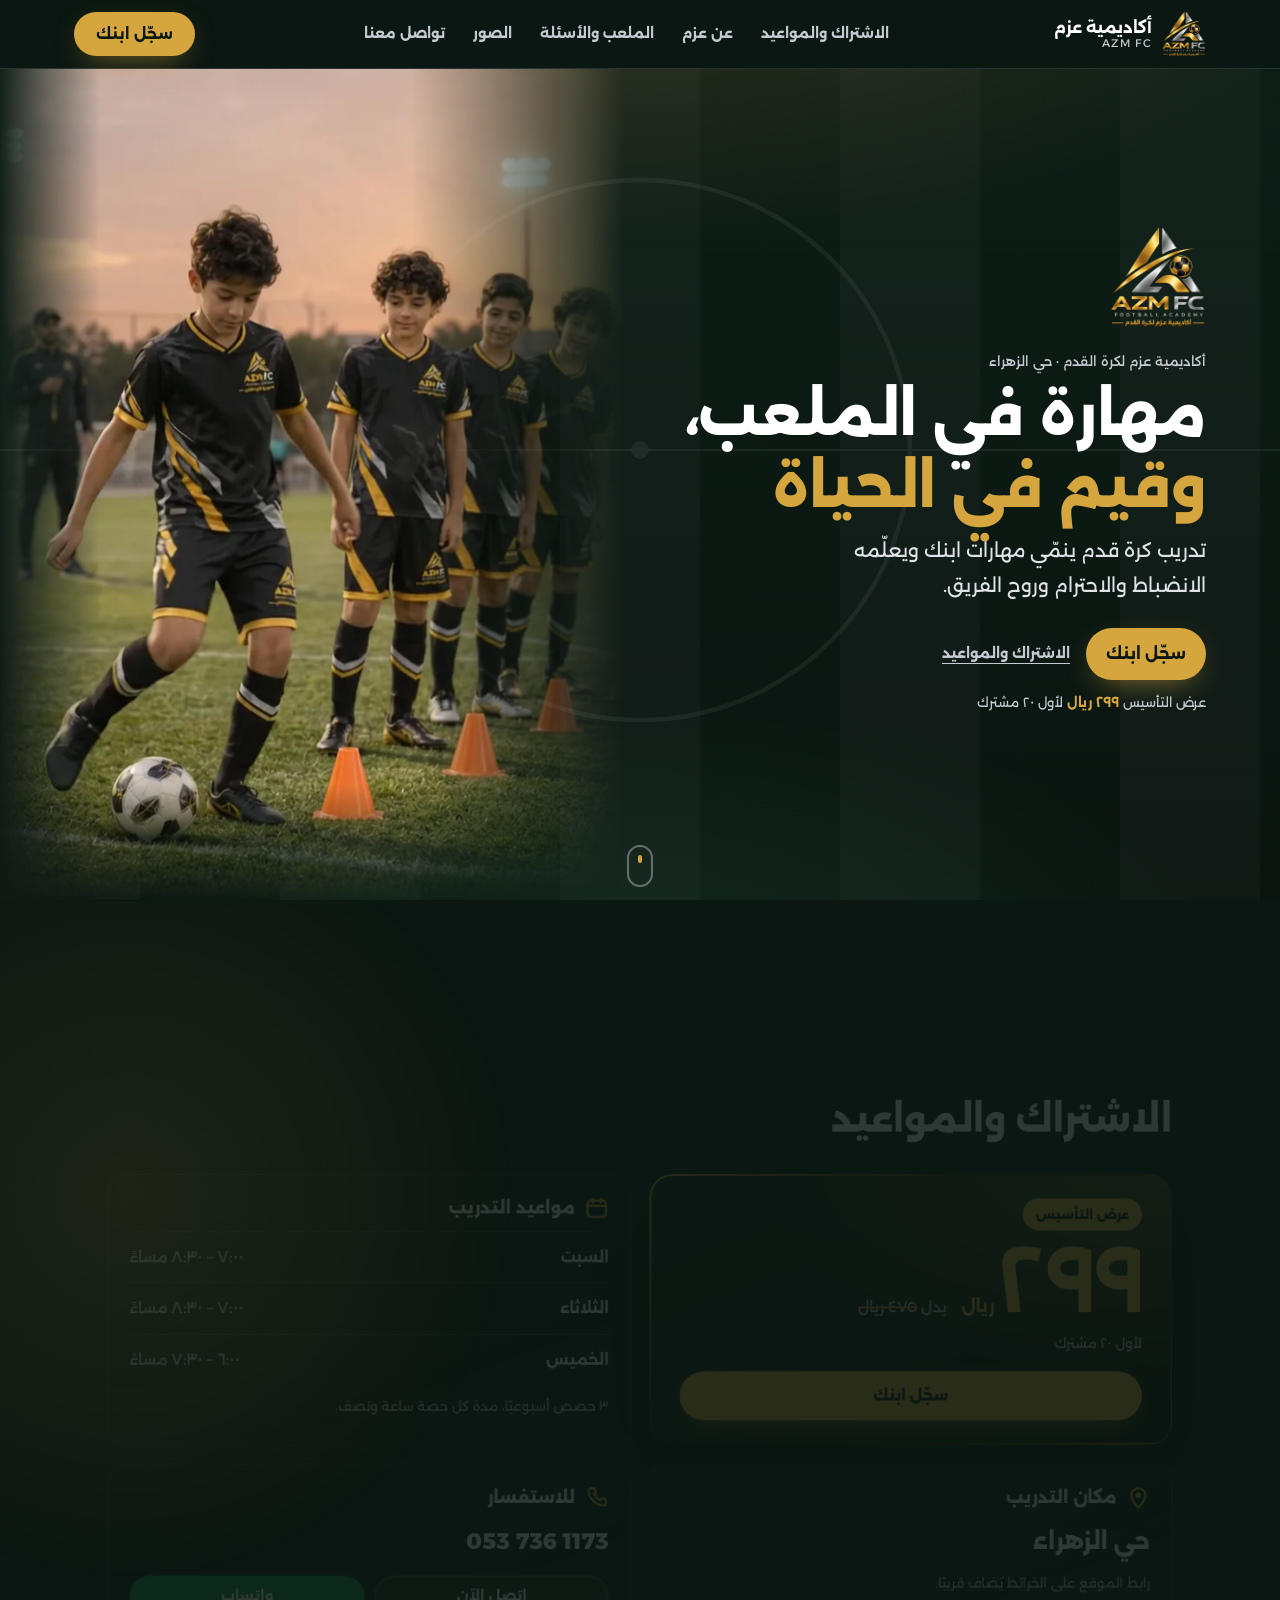
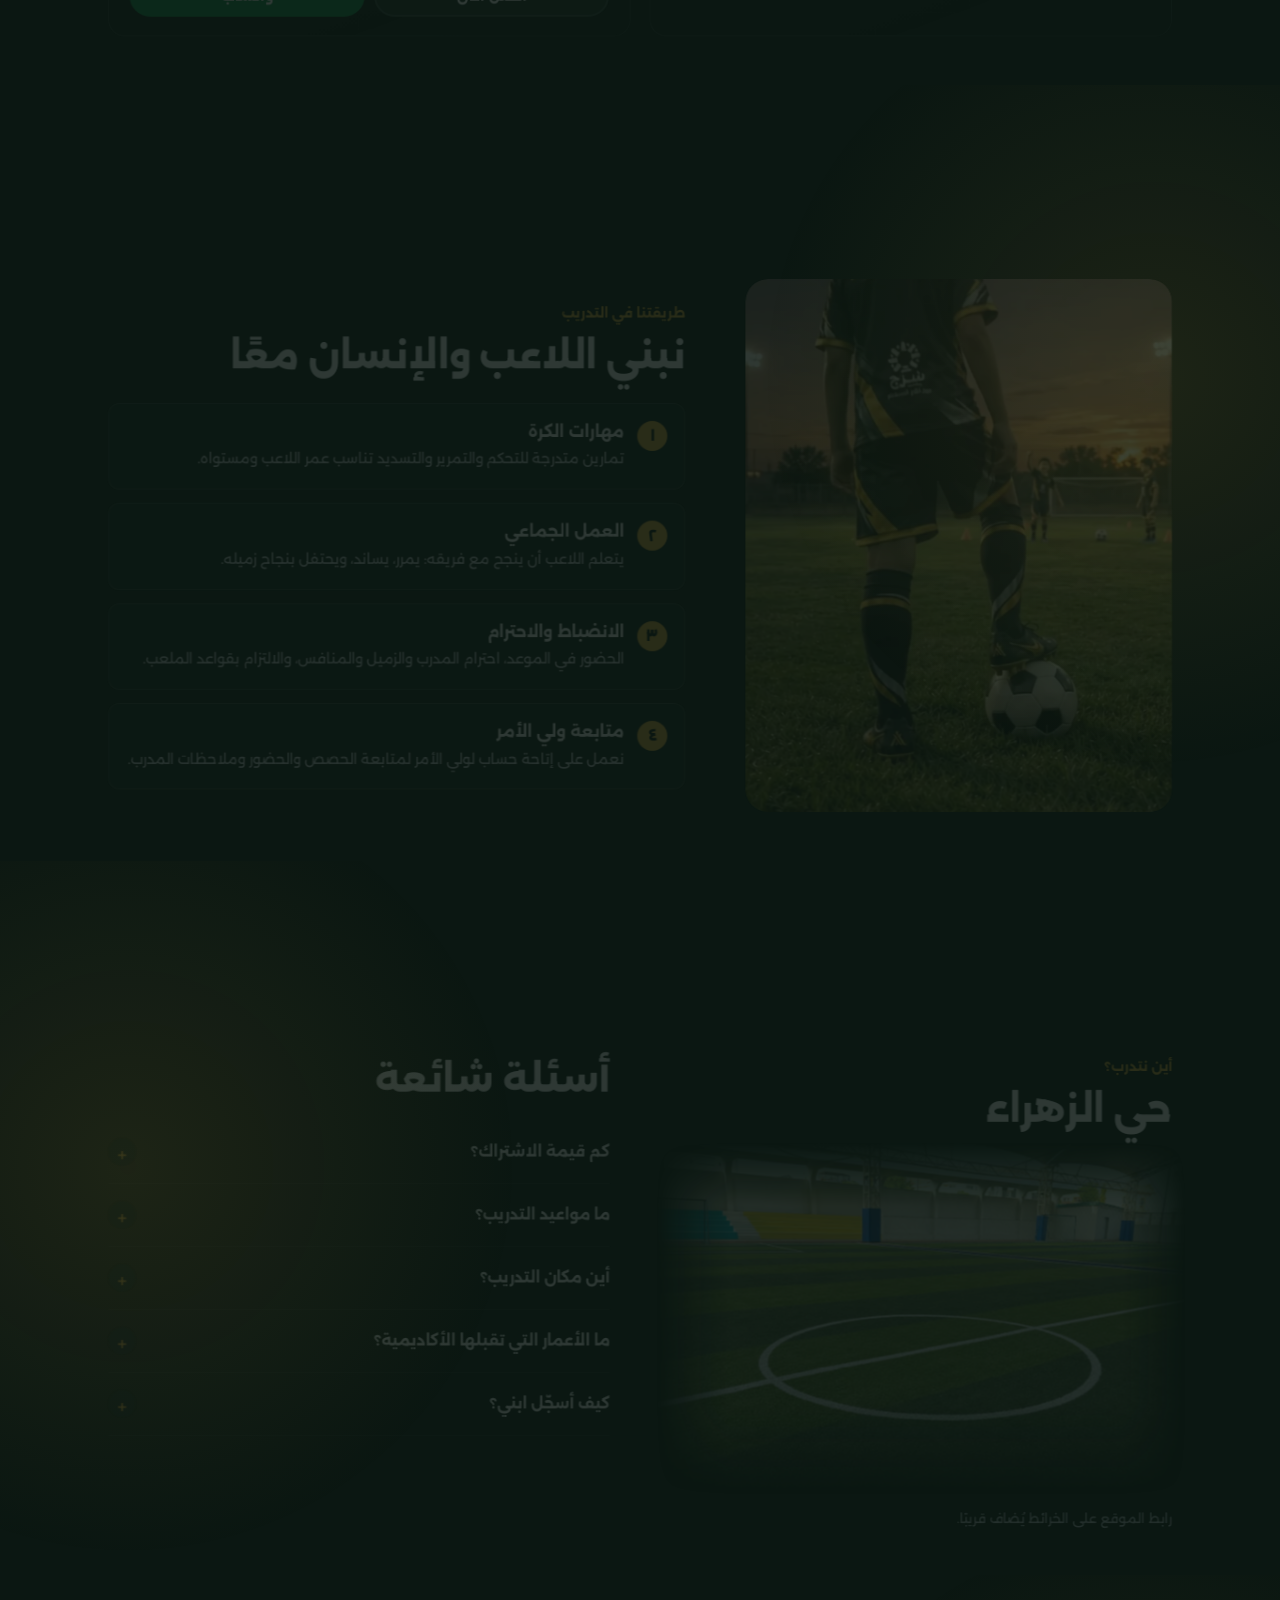
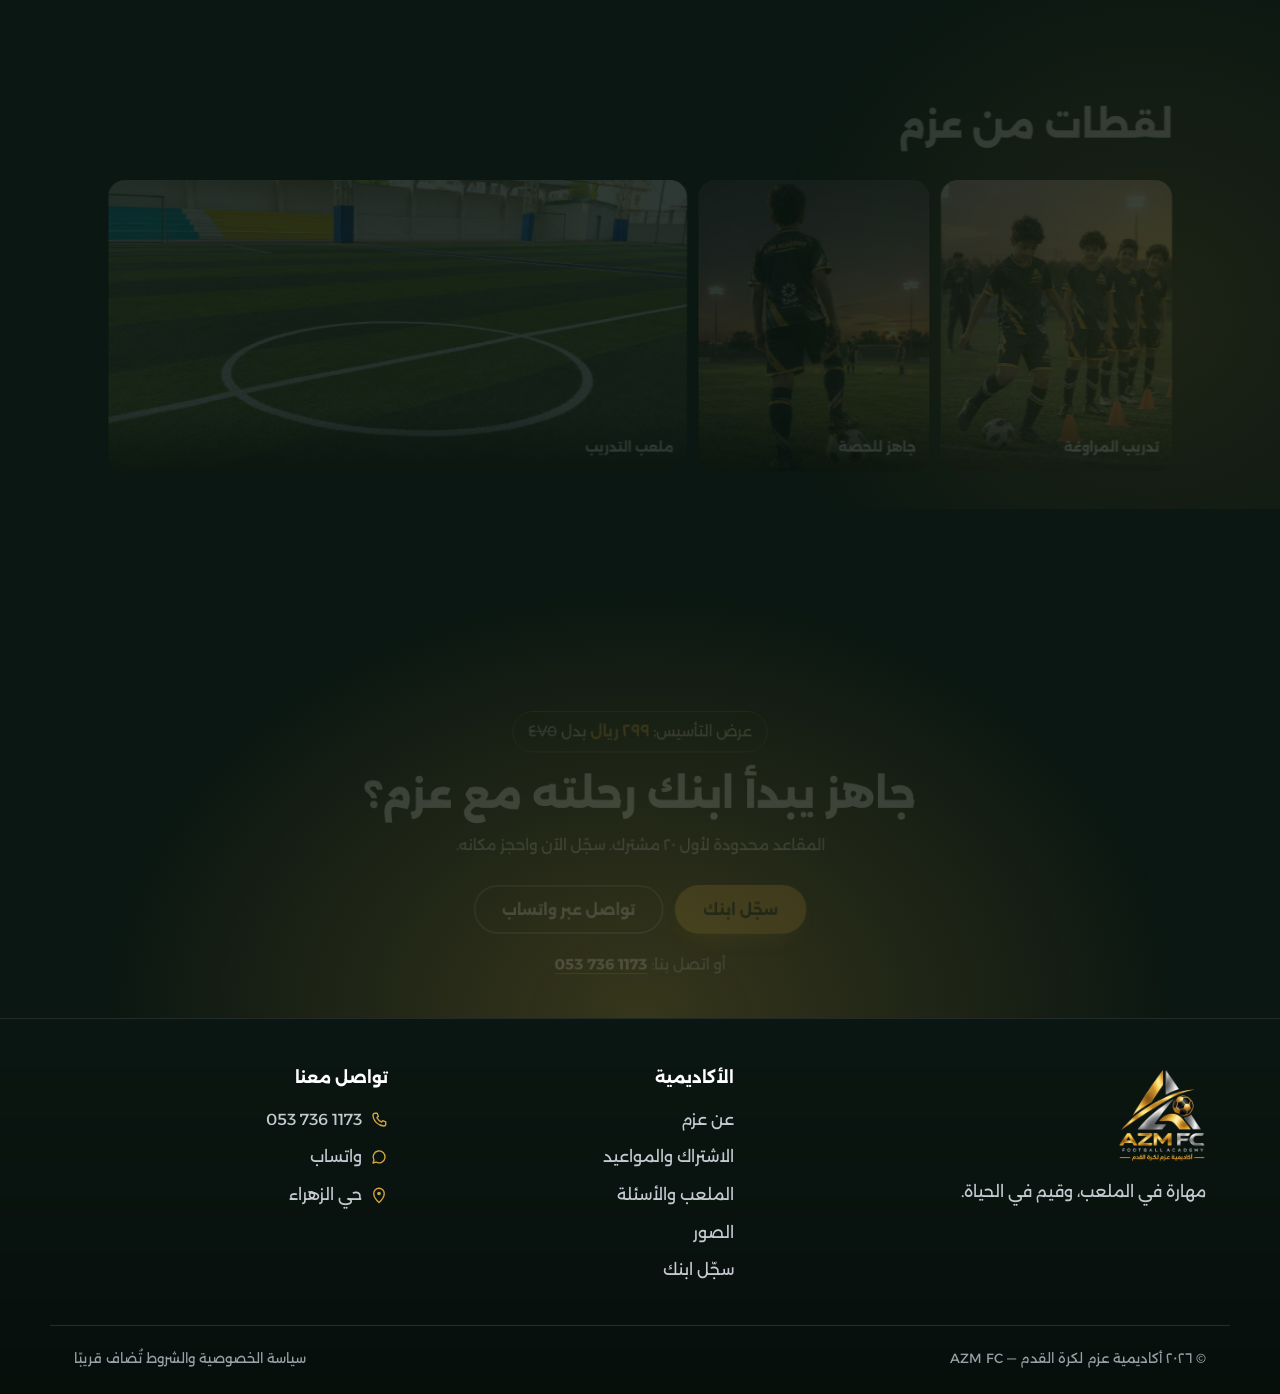
==== commit 314a1213: "Blend venue photo into the page background" ====
--- a/index.html
+++ b/index.html
@@ -16,7 +16,7 @@
   <link href="https://fonts.googleapis.com/css2?family=Alexandria:wght@400;500;700;800;900&display=swap" rel="stylesheet">
   <link rel="preload" as="image" href="assets/hero-team.webp" type="image/webp">
   <script>document.documentElement.classList.add('js');</script>
-  <link rel="stylesheet" href="styles.css?v=2">
+  <link rel="stylesheet" href="styles.css?v=3">
 </head>
 <body>
   <a class="skip" href="#main">تخطَّ إلى المحتوى</a>
@@ -155,8 +155,8 @@
         <div class="venue">
           <p class="kicker reveal">أين نتدرب؟</p>
           <h2 id="venue-title" class="reveal">حي الزهراء</h2>
-          <figure class="venue-media reveal" data-reveal="clip">
-            <img src="assets/training-venue.webp" width="1200" height="798" loading="lazy" decoding="async" data-parallax="0.07" data-scale="1.15"
+          <figure class="venue-media reveal" data-reveal="fade">
+            <img src="assets/training-venue.webp" width="1200" height="798" loading="lazy" decoding="async"
                  alt="ملعب نجيل صناعي بخطوط بيضاء ودائرة منتصف، تحيط به مدرجات ملونة ومظلة">
           </figure>
           <p class="venue-note">رابط الموقع على الخرائط يُضاف قريبًا.</p>
--- a/styles.css
+++ b/styles.css
@@ -276,8 +276,19 @@
 
 /* الملعب والأسئلة */
 .venue-grid { display: grid; gap: 40px; }
-.venue h2 { margin-bottom: 18px; }
-.venue-media { border-radius: var(--radius); overflow: hidden; aspect-ratio: 3 / 2; background: var(--paper); }
+.venue h2 { margin-bottom: 8px; }
+.venue-media {
+  margin-inline: -16px; aspect-ratio: 3 / 2;
+  -webkit-mask-image:
+    linear-gradient(to right, transparent, #000 14%, #000 88%, transparent),
+    linear-gradient(to bottom, transparent, #000 18%, #000 74%, transparent);
+  -webkit-mask-composite: source-in;
+          mask-image:
+    linear-gradient(to right, transparent, #000 14%, #000 88%, transparent),
+    linear-gradient(to bottom, transparent, #000 18%, #000 74%, transparent);
+          mask-composite: intersect;
+}
+.venue-media img { filter: brightness(.88) saturate(.92); }
 .venue-note { margin-top: 12px; color: var(--text-soft); font-size: 14px; }
 .faq-title { margin-bottom: 18px; }
 .faq details { border-bottom: 1px solid var(--line); }
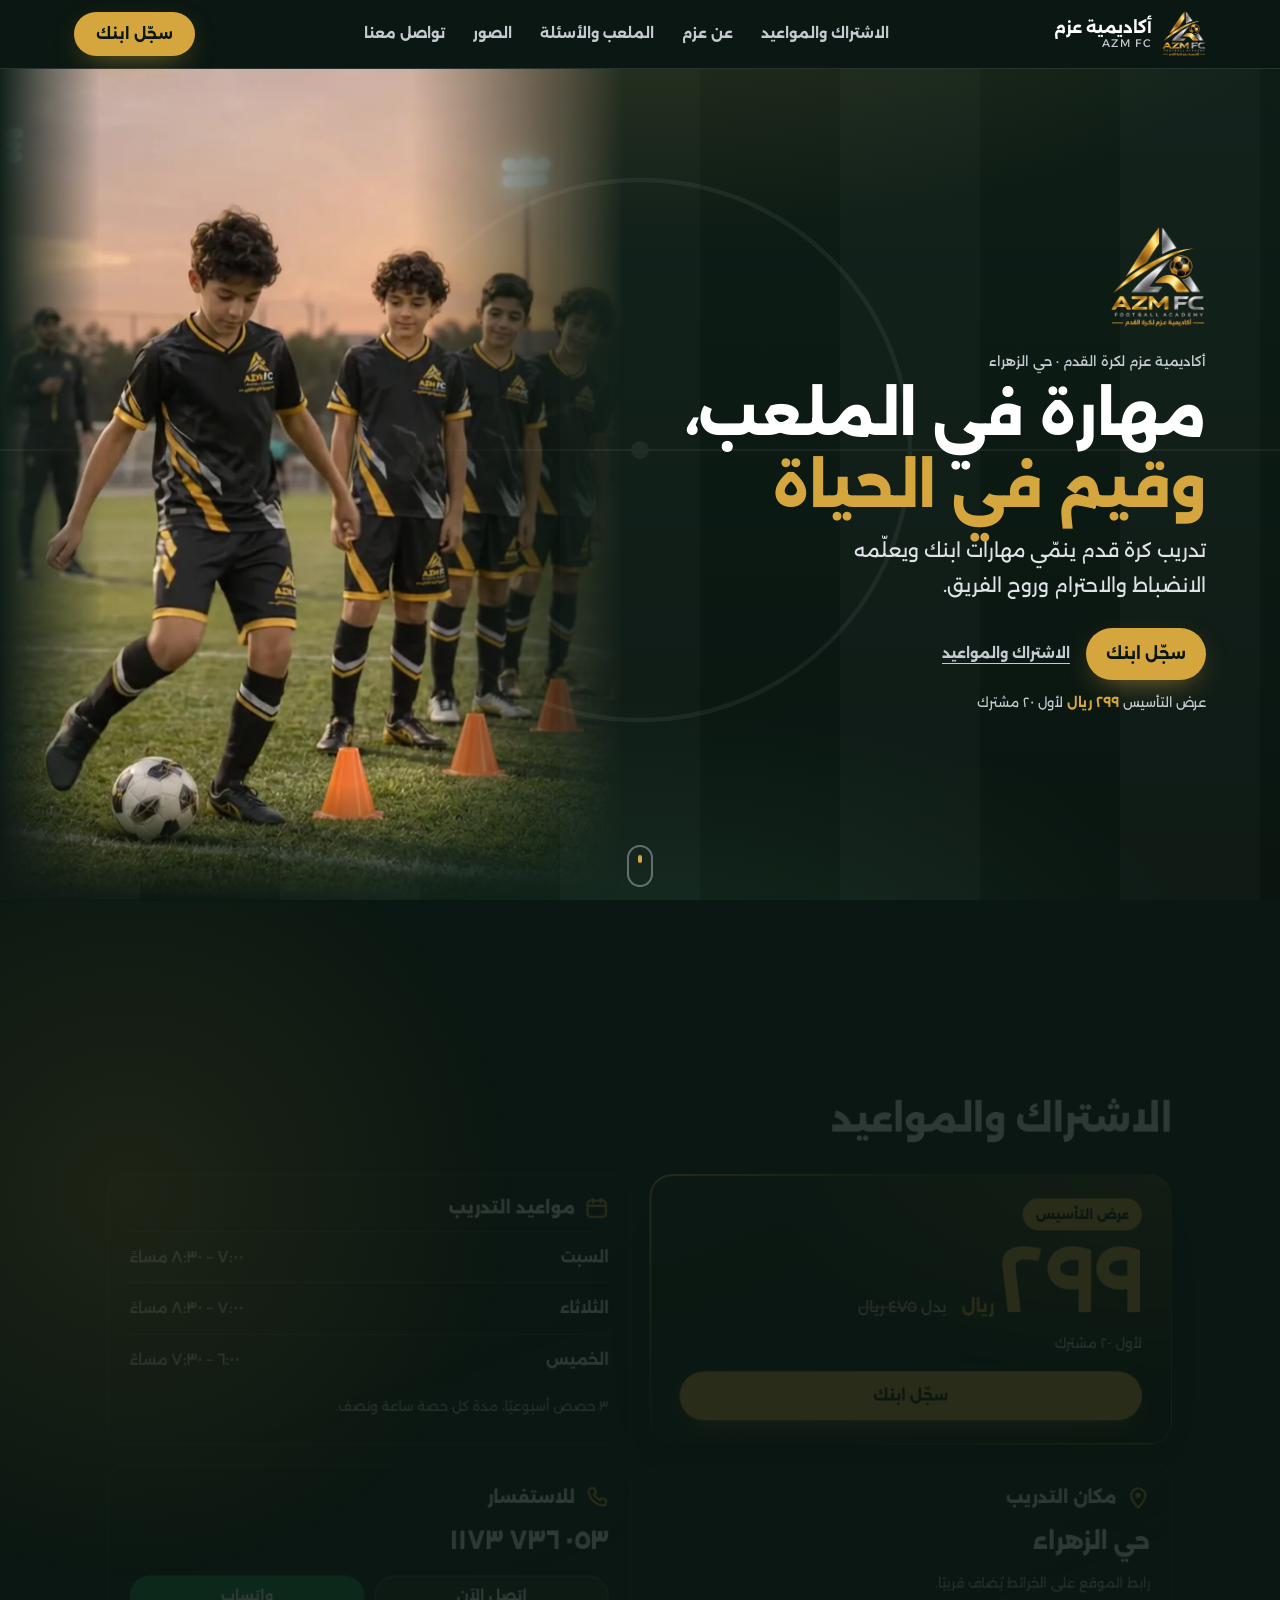
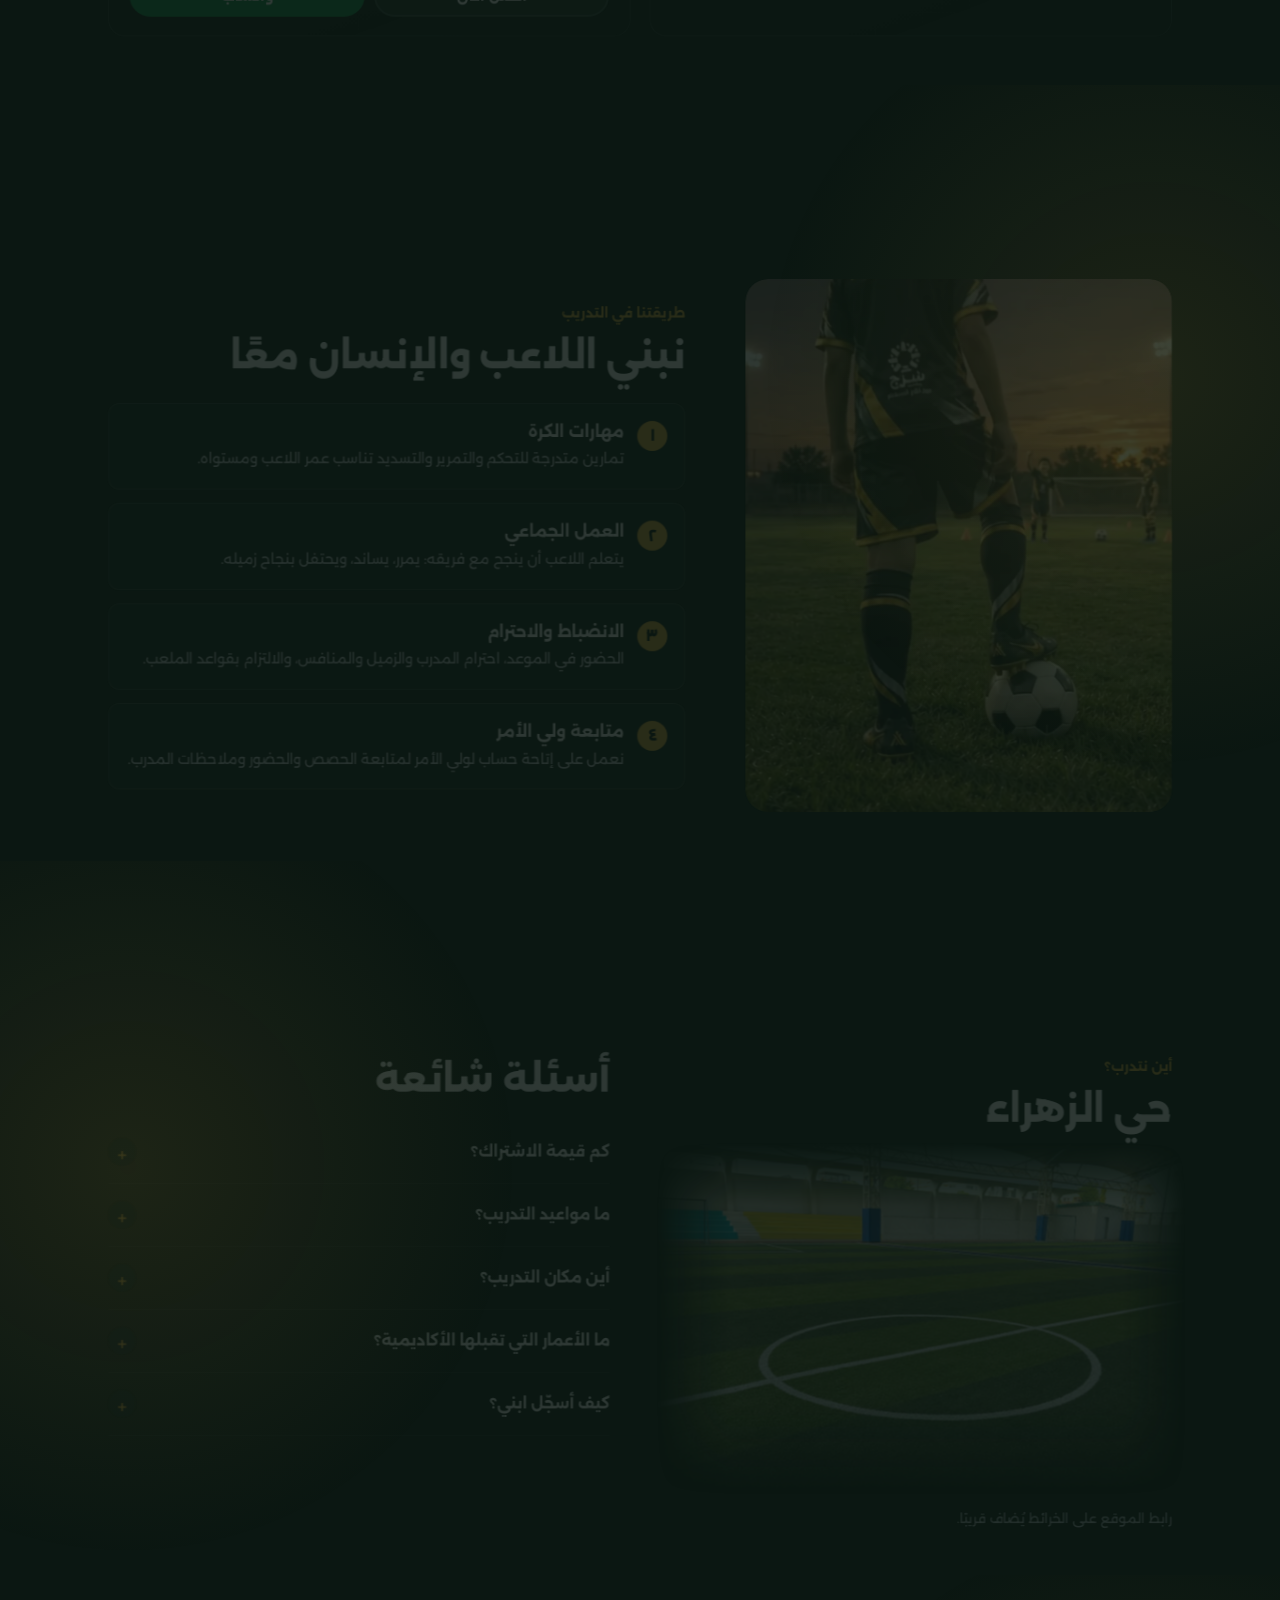
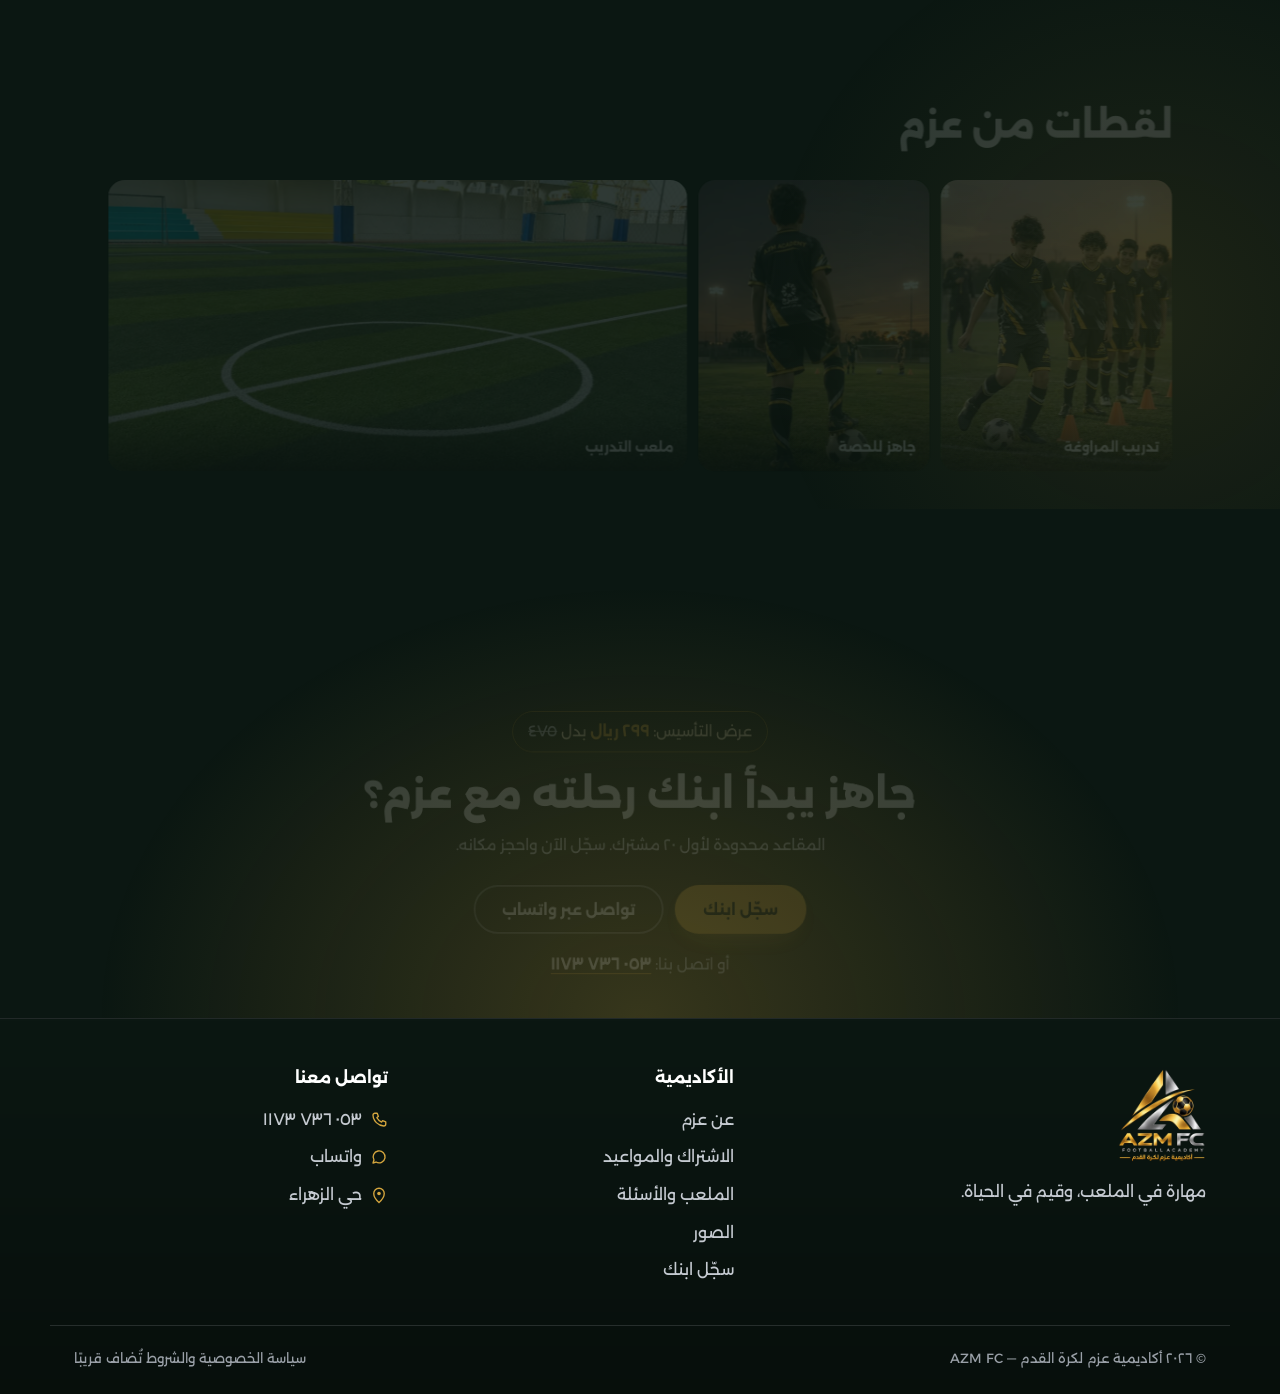
==== commit c6a9efa5: "Unify phone number display to Arabic-Indic digits Co-Authored-By: Claude Opus 5.5 <noreply@anthropic" ====
--- a/index.html
+++ b/index.html
@@ -106,7 +106,7 @@
 
             <article class="info-card reveal" style="--d:.24s">
               <h3><svg viewBox="0 0 24 24" aria-hidden="true"><path d="M6.6 3h3l1.6 4.2-2 1.4a12 12 0 0 0 6.2 6.2l1.4-2L21 14.4v3A2.6 2.6 0 0 1 18.4 20 15.4 15.4 0 0 1 4 5.6 2.6 2.6 0 0 1 6.6 3z" fill="none" stroke="currentColor" stroke-width="2" stroke-linejoin="round"/></svg>للاستفسار</h3>
-              <p class="place"><a href="tel:+966537361173" dir="ltr">053 736 1173</a></p>
+              <p class="place"><a href="tel:+966537361173" dir="ltr">٠٥٣ ٧٣٦ ١١٧٣</a></p>
               <div class="contact-btns">
                 <a class="btn btn-dark" href="tel:+966537361173">اتصل الآن</a>
                 <a class="btn btn-wa" href="https://wa.me/966537361173" target="_blank" rel="noopener">واتساب</a>
@@ -178,7 +178,7 @@
           </details>
           <details>
             <summary>ما الأعمار التي تقبلها الأكاديمية؟</summary>
-            <p>تواصل معنا على <a href="tel:+966537361173" dir="ltr">053 736 1173</a> لمعرفة الفئات العمرية المتاحة والمجموعة المناسبة لابنك.</p>
+            <p>تواصل معنا على <a href="tel:+966537361173" dir="ltr">٠٥٣ ٧٣٦ ١١٧٣</a> لمعرفة الفئات العمرية المتاحة والمجموعة المناسبة لابنك.</p>
           </details>
           <details>
             <summary>كيف أسجّل ابني؟</summary>
@@ -222,7 +222,7 @@
           <a class="btn btn-gold btn-lg" href="#offer" data-register>سجّل ابنك</a>
           <a class="btn btn-outline btn-lg" href="https://wa.me/966537361173" target="_blank" rel="noopener">تواصل عبر واتساب</a>
         </div>
-        <p class="cta-phone">أو اتصل بنا: <a href="tel:+966537361173" dir="ltr">053 736 1173</a></p>
+        <p class="cta-phone">أو اتصل بنا: <a href="tel:+966537361173" dir="ltr">٠٥٣ ٧٣٦ ١١٧٣</a></p>
       </div>
     </section>
   </main>
@@ -246,7 +246,7 @@
       <div>
         <h2>تواصل معنا</h2>
         <ul class="contact-list">
-          <li><a href="tel:+966537361173"><svg viewBox="0 0 24 24" aria-hidden="true"><path d="M6.6 3h3l1.6 4.2-2 1.4a12 12 0 0 0 6.2 6.2l1.4-2L21 14.4v3A2.6 2.6 0 0 1 18.4 20 15.4 15.4 0 0 1 4 5.6 2.6 2.6 0 0 1 6.6 3z" fill="none" stroke="currentColor" stroke-width="1.8" stroke-linejoin="round"/></svg><span dir="ltr">053 736 1173</span></a></li>
+          <li><a href="tel:+966537361173"><svg viewBox="0 0 24 24" aria-hidden="true"><path d="M6.6 3h3l1.6 4.2-2 1.4a12 12 0 0 0 6.2 6.2l1.4-2L21 14.4v3A2.6 2.6 0 0 1 18.4 20 15.4 15.4 0 0 1 4 5.6 2.6 2.6 0 0 1 6.6 3z" fill="none" stroke="currentColor" stroke-width="1.8" stroke-linejoin="round"/></svg><span dir="ltr">٠٥٣ ٧٣٦ ١١٧٣</span></a></li>
           <li><a href="https://wa.me/966537361173" target="_blank" rel="noopener"><svg viewBox="0 0 24 24" aria-hidden="true"><path d="M4 20l1.3-4A8 8 0 1 1 8 18.7z" fill="none" stroke="currentColor" stroke-width="1.8" stroke-linejoin="round"/></svg>واتساب</a></li>
           <li><span class="loc"><svg viewBox="0 0 24 24" aria-hidden="true"><path d="M12 22s7-6.2 7-12a7 7 0 1 0-14 0c0 5.8 7 12 7 12z" fill="none" stroke="currentColor" stroke-width="1.8"/><circle cx="12" cy="10" r="2.4" fill="currentColor"/></svg>حي الزهراء</span></li>
         </ul>
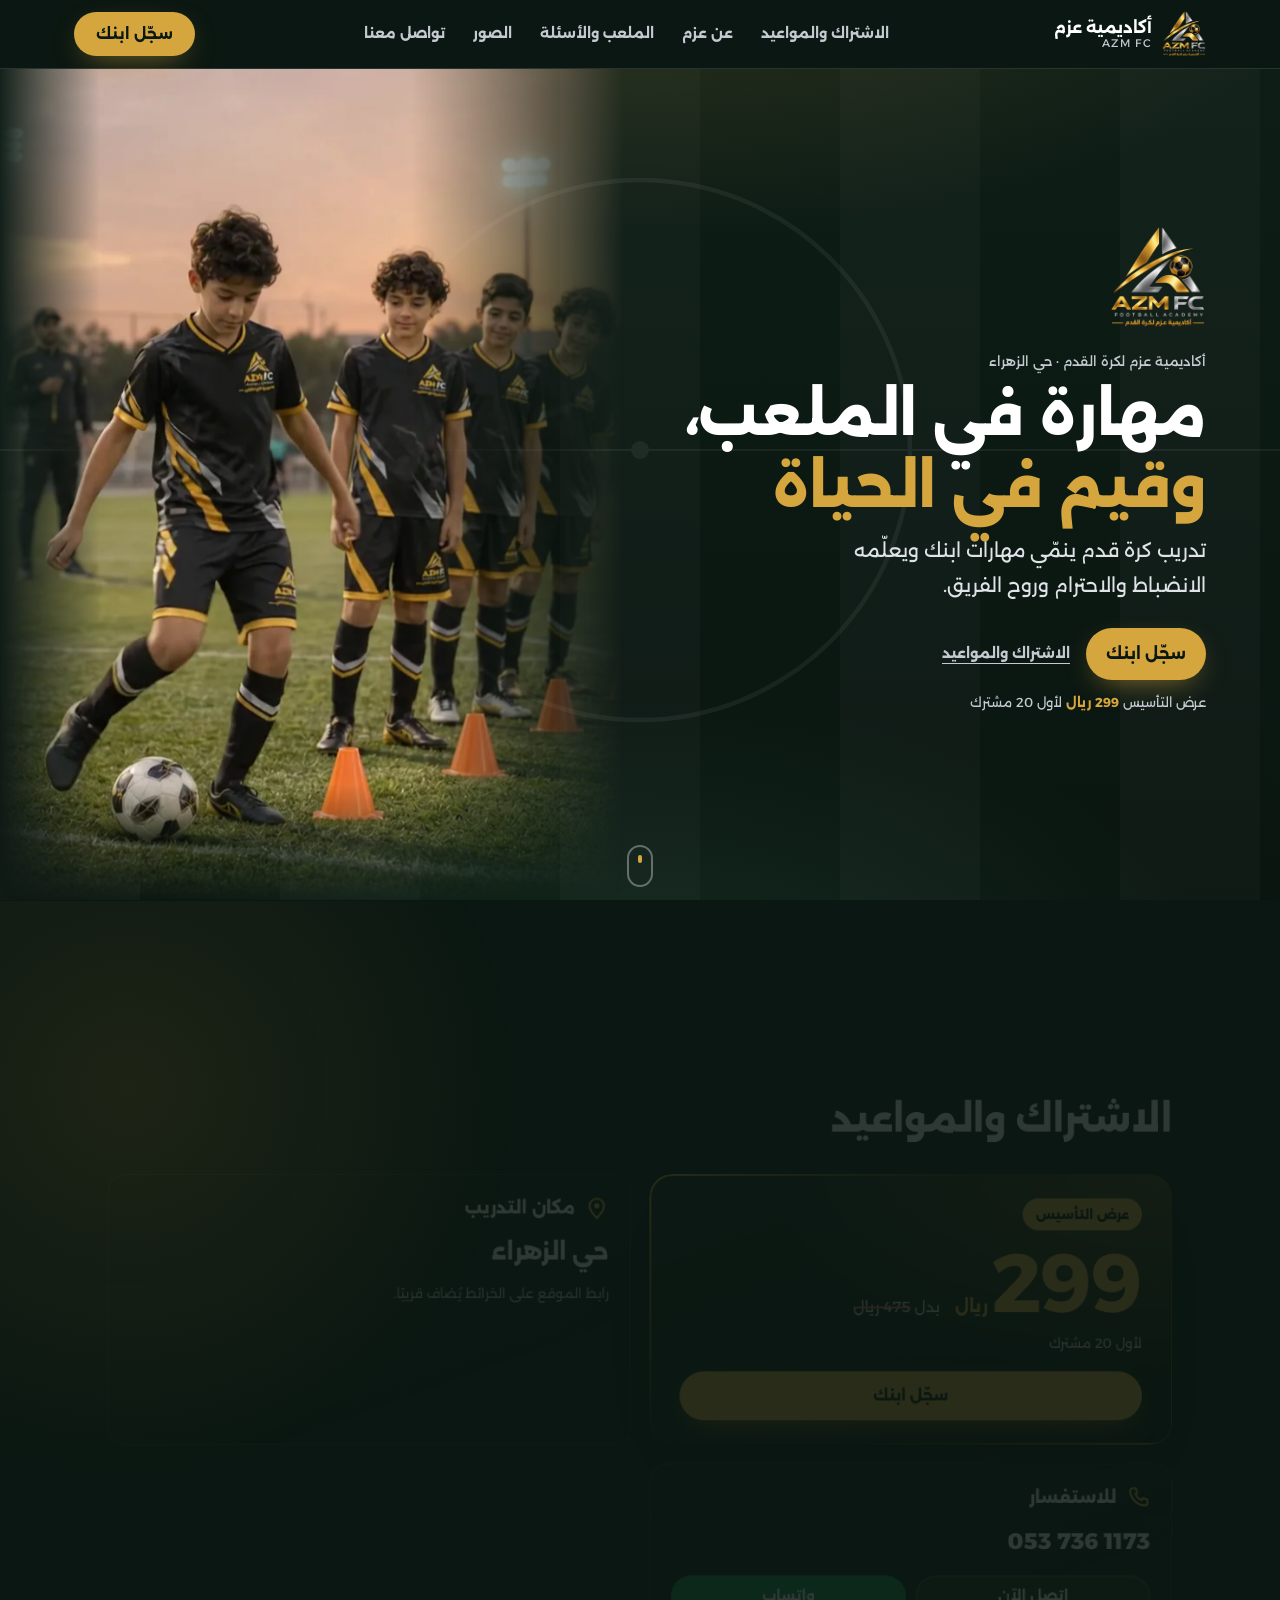
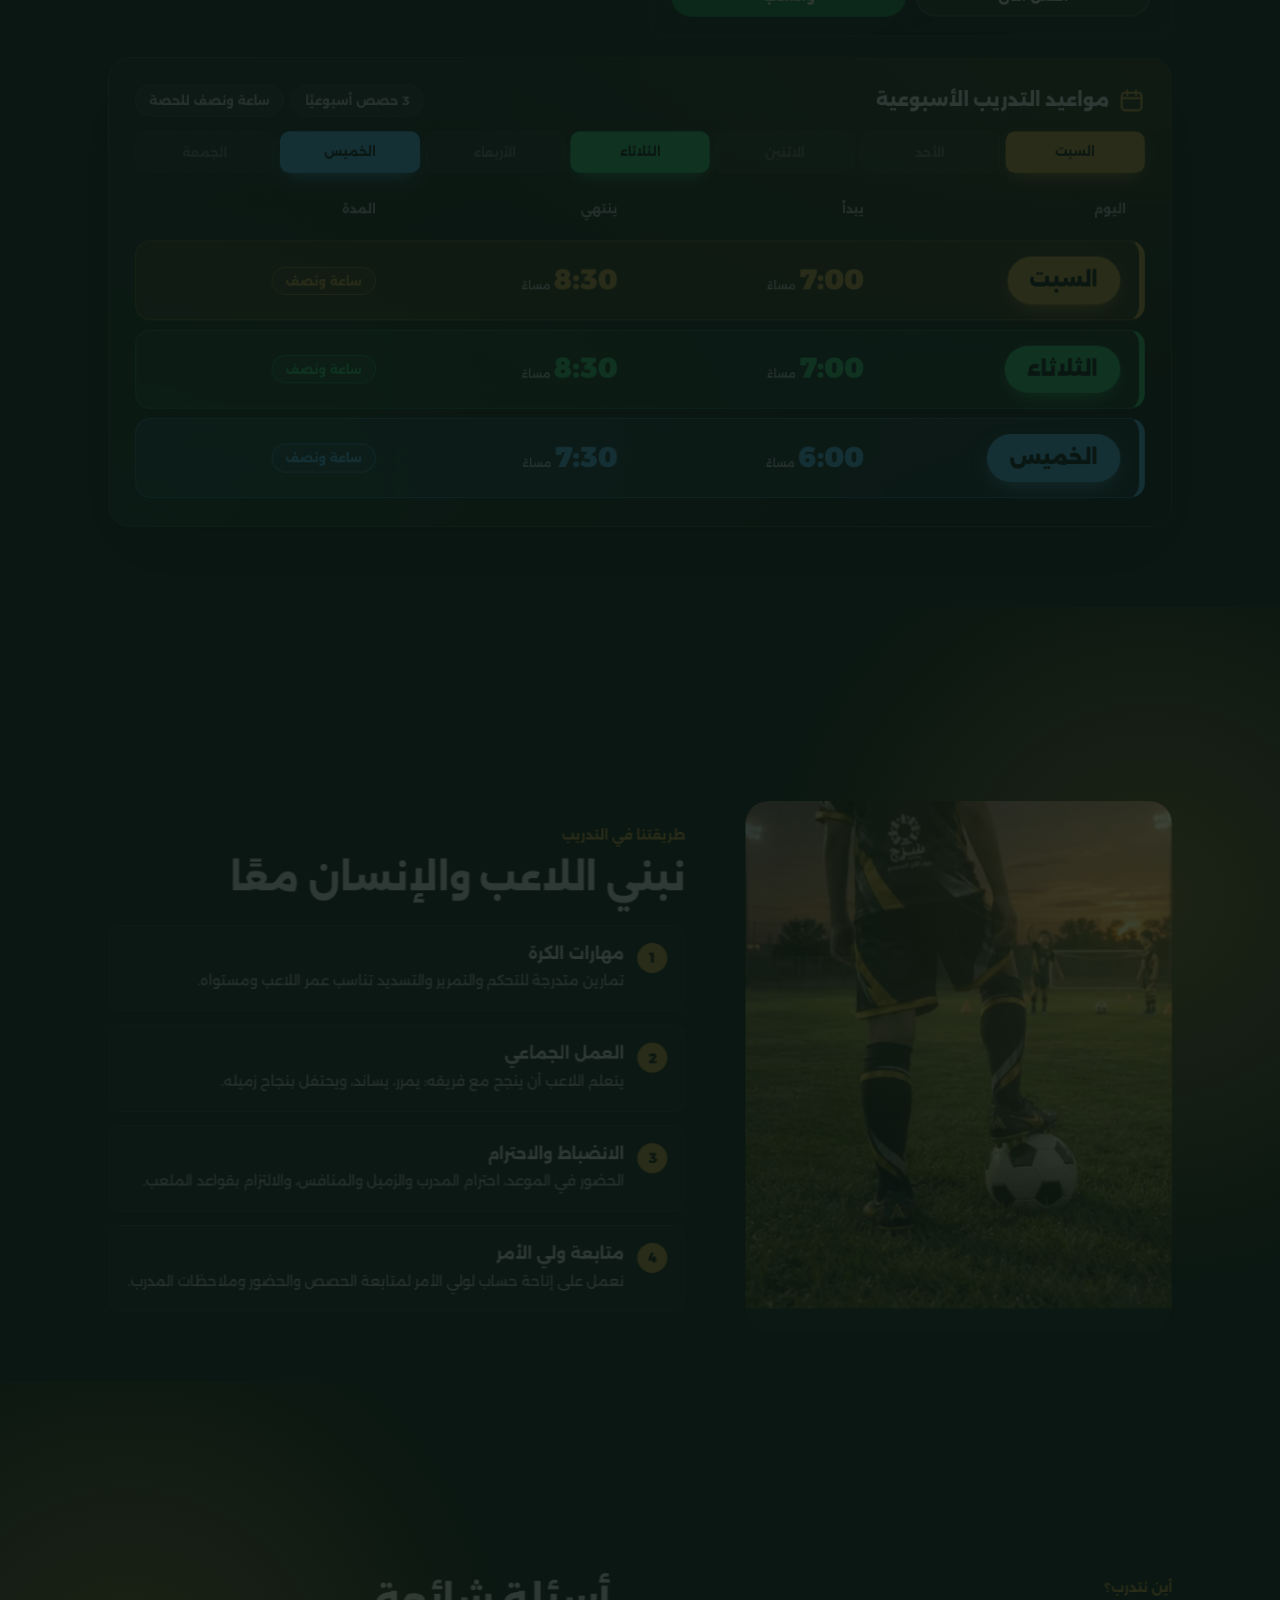
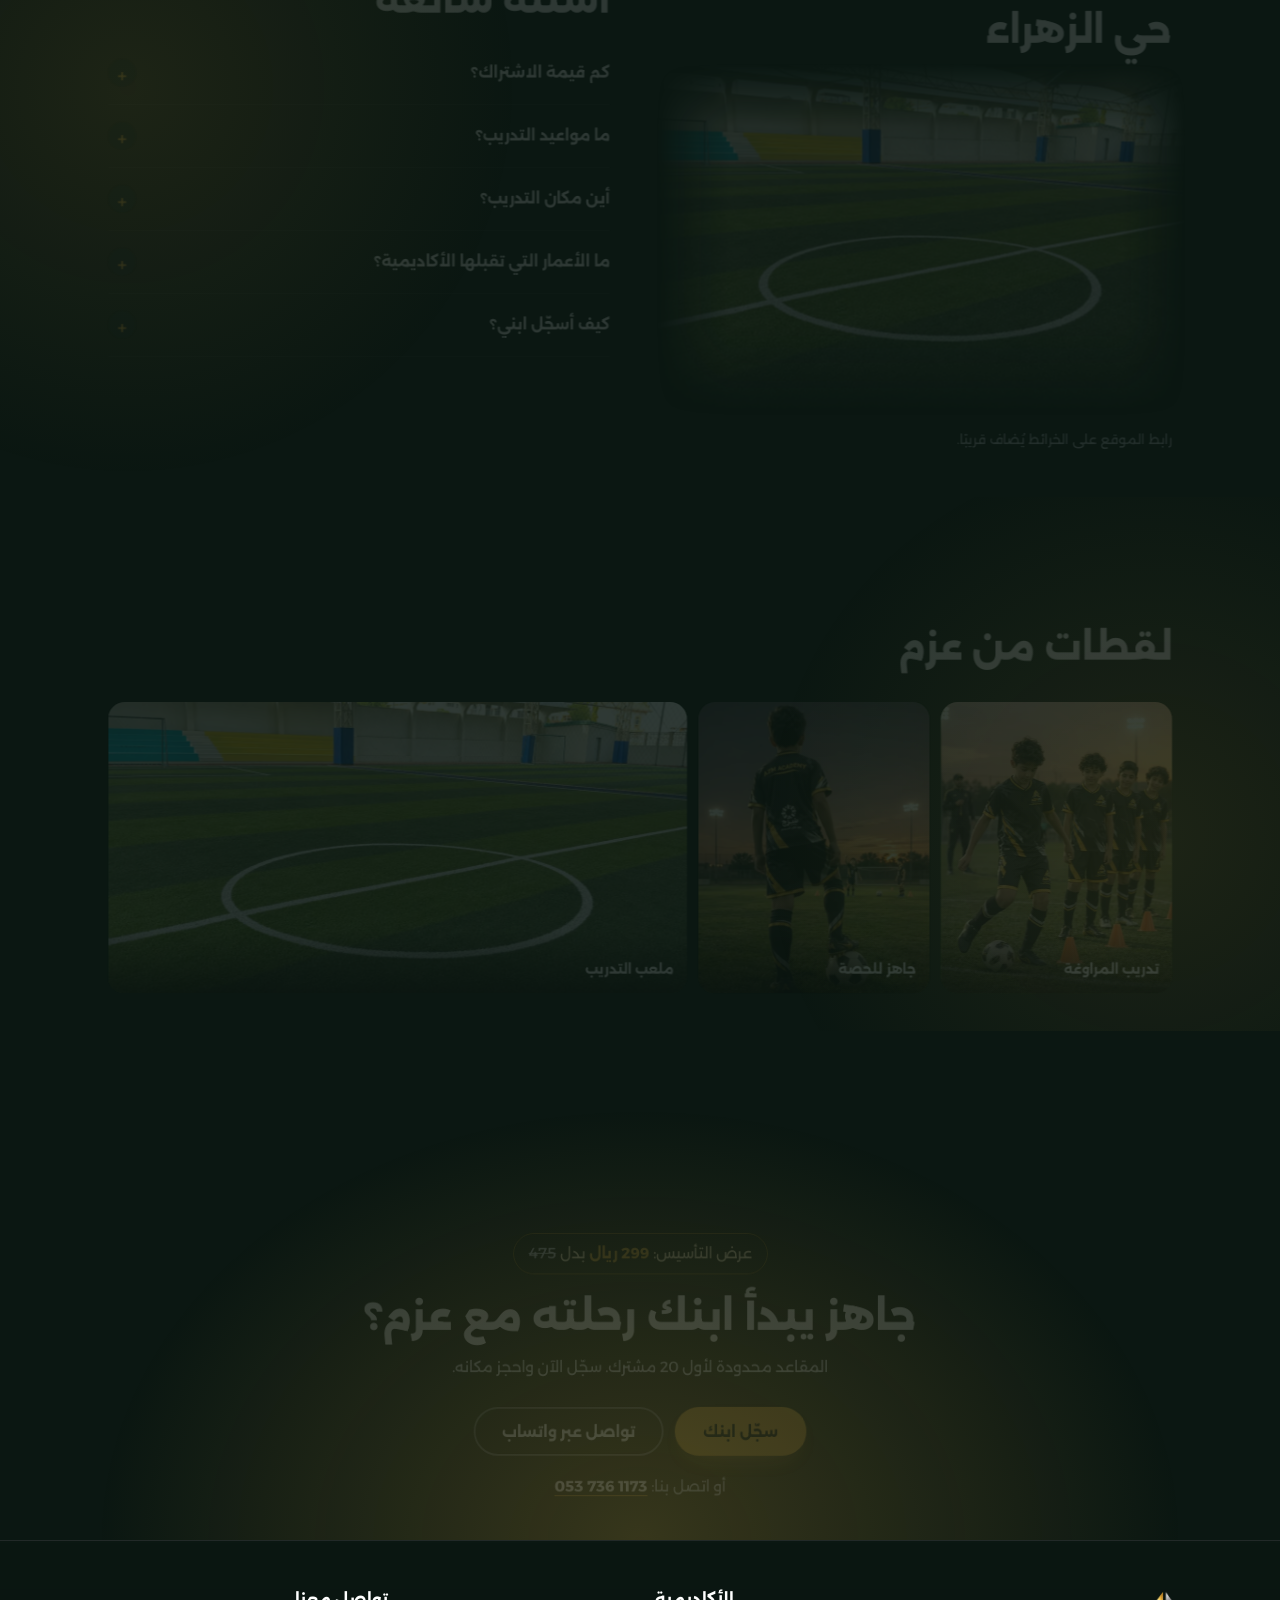
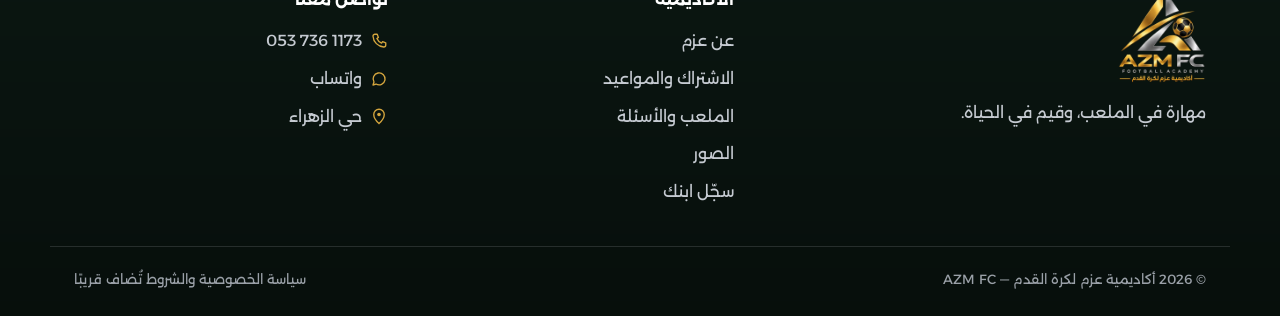
==== commit 3637d3a9: "Add colorful training timetable and use English digits site-wide Co-Authored-By: Claude Opus 5.5 <no" ====
--- a/index.html
+++ b/index.html
@@ -4,9 +4,9 @@
   <meta charset="utf-8">
   <meta name="viewport" content="width=device-width, initial-scale=1">
   <title>أكاديمية عزم لكرة القدم | مهارة في الملعب، وقيم في الحياة</title>
-  <meta name="description" content="أكاديمية عزم لكرة القدم في حي الزهراء: تدريب كرة قدم ينمّي مهارات ابنك ويعلّمه الانضباط والاحترام وروح الفريق. عرض التأسيس ٢٩٩ ريال لأول ٢٠ مشترك.">
+  <meta name="description" content="أكاديمية عزم لكرة القدم في حي الزهراء: تدريب كرة قدم ينمّي مهارات ابنك ويعلّمه الانضباط والاحترام وروح الفريق. عرض التأسيس 299 ريال لأول 20 مشترك.">
   <meta property="og:title" content="أكاديمية عزم لكرة القدم">
-  <meta property="og:description" content="مهارة في الملعب، وقيم في الحياة. عرض التأسيس ٢٩٩ ريال بدل ٤٧٥ ريال لأول ٢٠ مشترك.">
+  <meta property="og:description" content="مهارة في الملعب، وقيم في الحياة. عرض التأسيس 299 ريال بدل 475 ريال لأول 20 مشترك.">
   <meta property="og:image" content="assets/hero-team.webp">
   <meta property="og:locale" content="ar_AR">
   <meta name="theme-color" content="#0b1712">
@@ -60,7 +60,7 @@
             <a class="btn btn-gold btn-lg" href="#offer" data-register>سجّل ابنك</a>
             <a class="hero-details" href="#offer">الاشتراك والمواعيد</a>
           </div>
-          <p class="hero-offer">عرض التأسيس <strong>٢٩٩ ريال</strong> لأول ٢٠ مشترك</p>
+          <p class="hero-offer">عرض التأسيس <strong>299 ريال</strong> لأول 20 مشترك</p>
         </div>
         <figure class="hero-media">
           <img src="assets/hero-team.webp" width="720" height="1280" fetchpriority="high" alt="لاعبون صغار بزي عزم الأسود والذهبي يتدربون على المراوغة بين الأقماع عند الغروب">
@@ -80,24 +80,14 @@
           <article class="price-card reveal" data-reveal="zoom">
             <div class="price-badge">عرض التأسيس</div>
             <p class="price">
-              <span class="price-now"><b>٢٩٩</b> <small>ريال</small></span>
-              <span class="price-was">بدل <s>٤٧٥ ريال</s></span>
+              <span class="price-now"><b>299</b> <small>ريال</small></span>
+              <span class="price-was">بدل <s>475 ريال</s></span>
             </p>
-            <p class="price-terms">لأول ٢٠ مشترك</p>
+            <p class="price-terms">لأول 20 مشترك</p>
             <a class="btn btn-gold btn-lg btn-block" href="#offer" data-register>سجّل ابنك</a>
           </article>
 
           <div class="info-stack">
-            <article class="info-card reveal" style="--d:.08s">
-              <h3><svg viewBox="0 0 24 24" aria-hidden="true"><rect x="3" y="5" width="18" height="16" rx="3" fill="none" stroke="currentColor" stroke-width="2"/><path d="M3 10h18M8 3v4M16 3v4" stroke="currentColor" stroke-width="2" stroke-linecap="round"/></svg>مواعيد التدريب</h3>
-              <ul class="schedule">
-                <li><span class="day">السبت</span><span class="time">٧:٠٠ – ٨:٣٠ مساءً</span></li>
-                <li><span class="day">الثلاثاء</span><span class="time">٧:٠٠ – ٨:٣٠ مساءً</span></li>
-                <li><span class="day">الخميس</span><span class="time">٦:٠٠ – ٧:٣٠ مساءً</span></li>
-              </ul>
-              <p class="note">٣ حصص أسبوعيًا، مدة كل حصة ساعة ونصف.</p>
-            </article>
-
             <article class="info-card reveal" style="--d:.16s">
               <h3><svg viewBox="0 0 24 24" aria-hidden="true"><path d="M12 22s7-6.2 7-12a7 7 0 1 0-14 0c0 5.8 7 12 7 12z" fill="none" stroke="currentColor" stroke-width="2"/><circle cx="12" cy="10" r="2.6" fill="currentColor"/></svg>مكان التدريب</h3>
               <p class="place">حي الزهراء</p>
@@ -106,13 +96,57 @@
 
             <article class="info-card reveal" style="--d:.24s">
               <h3><svg viewBox="0 0 24 24" aria-hidden="true"><path d="M6.6 3h3l1.6 4.2-2 1.4a12 12 0 0 0 6.2 6.2l1.4-2L21 14.4v3A2.6 2.6 0 0 1 18.4 20 15.4 15.4 0 0 1 4 5.6 2.6 2.6 0 0 1 6.6 3z" fill="none" stroke="currentColor" stroke-width="2" stroke-linejoin="round"/></svg>للاستفسار</h3>
-              <p class="place"><a href="tel:+966537361173" dir="ltr">٠٥٣ ٧٣٦ ١١٧٣</a></p>
+              <p class="place"><a href="tel:+966537361173" dir="ltr">053 736 1173</a></p>
               <div class="contact-btns">
                 <a class="btn btn-dark" href="tel:+966537361173">اتصل الآن</a>
                 <a class="btn btn-wa" href="https://wa.me/966537361173" target="_blank" rel="noopener">واتساب</a>
               </div>
             </article>
           </div>
+        </div>
+
+        <div class="timetable reveal" style="--d:.1s">
+          <div class="tt-head">
+            <h3><svg viewBox="0 0 24 24" aria-hidden="true"><rect x="3" y="5" width="18" height="16" rx="3" fill="none" stroke="currentColor" stroke-width="2"/><path d="M3 10h18M8 3v4M16 3v4" stroke="currentColor" stroke-width="2" stroke-linecap="round"/></svg>مواعيد التدريب الأسبوعية</h3>
+            <p class="tt-chips"><span>3 حصص أسبوعيًا</span><span>ساعة ونصف للحصة</span></p>
+          </div>
+
+          <ol class="tt-week" aria-hidden="true">
+            <li class="on sat">السبت</li>
+            <li>الأحد</li>
+            <li>الاثنين</li>
+            <li class="on tue">الثلاثاء</li>
+            <li>الأربعاء</li>
+            <li class="on thu">الخميس</li>
+            <li>الجمعة</li>
+          </ol>
+
+          <table class="tt">
+            <caption class="sr-only">جدول مواعيد التدريب: السبت والثلاثاء من 7:00 إلى 8:30 مساءً، والخميس من 6:00 إلى 7:30 مساءً</caption>
+            <thead>
+              <tr><th scope="col">اليوم</th><th scope="col">يبدأ</th><th scope="col">ينتهي</th><th scope="col">المدة</th></tr>
+            </thead>
+            <tbody>
+              <tr class="sat">
+                <th scope="row"><span class="tt-day">السبت</span></th>
+                <td data-label="يبدأ"><b>7:00</b> <small>مساءً</small></td>
+                <td data-label="ينتهي"><b>8:30</b> <small>مساءً</small></td>
+                <td data-label="المدة"><span class="tt-dur">ساعة ونصف</span></td>
+              </tr>
+              <tr class="tue">
+                <th scope="row"><span class="tt-day">الثلاثاء</span></th>
+                <td data-label="يبدأ"><b>7:00</b> <small>مساءً</small></td>
+                <td data-label="ينتهي"><b>8:30</b> <small>مساءً</small></td>
+                <td data-label="المدة"><span class="tt-dur">ساعة ونصف</span></td>
+              </tr>
+              <tr class="thu">
+                <th scope="row"><span class="tt-day">الخميس</span></th>
+                <td data-label="يبدأ"><b>6:00</b> <small>مساءً</small></td>
+                <td data-label="ينتهي"><b>7:30</b> <small>مساءً</small></td>
+                <td data-label="المدة"><span class="tt-dur">ساعة ونصف</span></td>
+              </tr>
+            </tbody>
+          </table>
         </div>
       </div>
     </section>
@@ -166,11 +200,11 @@
           <h2 class="faq-title">أسئلة شائعة</h2>
           <details>
             <summary>كم قيمة الاشتراك؟</summary>
-            <p>قيمة الاشتراك ٤٧٥ ريال، ومع عرض التأسيس تصبح ٢٩٩ ريال لأول ٢٠ مشترك فقط.</p>
+            <p>قيمة الاشتراك 475 ريال، ومع عرض التأسيس تصبح 299 ريال لأول 20 مشترك فقط.</p>
           </details>
           <details>
             <summary>ما مواعيد التدريب؟</summary>
-            <p>السبت والثلاثاء من ٧:٠٠ إلى ٨:٣٠ مساءً، والخميس من ٦:٠٠ إلى ٧:٣٠ مساءً.</p>
+            <p>السبت والثلاثاء من 7:00 إلى 8:30 مساءً، والخميس من 6:00 إلى 7:30 مساءً.</p>
           </details>
           <details>
             <summary>أين مكان التدريب؟</summary>
@@ -178,7 +212,7 @@
           </details>
           <details>
             <summary>ما الأعمار التي تقبلها الأكاديمية؟</summary>
-            <p>تواصل معنا على <a href="tel:+966537361173" dir="ltr">٠٥٣ ٧٣٦ ١١٧٣</a> لمعرفة الفئات العمرية المتاحة والمجموعة المناسبة لابنك.</p>
+            <p>تواصل معنا على <a href="tel:+966537361173" dir="ltr">053 736 1173</a> لمعرفة الفئات العمرية المتاحة والمجموعة المناسبة لابنك.</p>
           </details>
           <details>
             <summary>كيف أسجّل ابني؟</summary>
@@ -215,14 +249,14 @@
     <!-- دعوة أخيرة -->
     <section class="cta" id="join" aria-labelledby="cta-title">
       <div class="wrap cta-inner reveal" data-reveal="zoom">
-        <p class="cta-offer">عرض التأسيس: <b>٢٩٩ ريال</b> بدل <s>٤٧٥</s></p>
+        <p class="cta-offer">عرض التأسيس: <b>299 ريال</b> بدل <s>475</s></p>
         <h2 id="cta-title">جاهز يبدأ ابنك رحلته مع عزم؟</h2>
-        <p>المقاعد محدودة لأول ٢٠ مشترك. سجّل الآن واحجز مكانه.</p>
+        <p>المقاعد محدودة لأول 20 مشترك. سجّل الآن واحجز مكانه.</p>
         <div class="hero-actions center">
           <a class="btn btn-gold btn-lg" href="#offer" data-register>سجّل ابنك</a>
           <a class="btn btn-outline btn-lg" href="https://wa.me/966537361173" target="_blank" rel="noopener">تواصل عبر واتساب</a>
         </div>
-        <p class="cta-phone">أو اتصل بنا: <a href="tel:+966537361173" dir="ltr">٠٥٣ ٧٣٦ ١١٧٣</a></p>
+        <p class="cta-phone">أو اتصل بنا: <a href="tel:+966537361173" dir="ltr">053 736 1173</a></p>
       </div>
     </section>
   </main>
@@ -246,14 +280,14 @@
       <div>
         <h2>تواصل معنا</h2>
         <ul class="contact-list">
-          <li><a href="tel:+966537361173"><svg viewBox="0 0 24 24" aria-hidden="true"><path d="M6.6 3h3l1.6 4.2-2 1.4a12 12 0 0 0 6.2 6.2l1.4-2L21 14.4v3A2.6 2.6 0 0 1 18.4 20 15.4 15.4 0 0 1 4 5.6 2.6 2.6 0 0 1 6.6 3z" fill="none" stroke="currentColor" stroke-width="1.8" stroke-linejoin="round"/></svg><span dir="ltr">٠٥٣ ٧٣٦ ١١٧٣</span></a></li>
+          <li><a href="tel:+966537361173"><svg viewBox="0 0 24 24" aria-hidden="true"><path d="M6.6 3h3l1.6 4.2-2 1.4a12 12 0 0 0 6.2 6.2l1.4-2L21 14.4v3A2.6 2.6 0 0 1 18.4 20 15.4 15.4 0 0 1 4 5.6 2.6 2.6 0 0 1 6.6 3z" fill="none" stroke="currentColor" stroke-width="1.8" stroke-linejoin="round"/></svg><span dir="ltr">053 736 1173</span></a></li>
           <li><a href="https://wa.me/966537361173" target="_blank" rel="noopener"><svg viewBox="0 0 24 24" aria-hidden="true"><path d="M4 20l1.3-4A8 8 0 1 1 8 18.7z" fill="none" stroke="currentColor" stroke-width="1.8" stroke-linejoin="round"/></svg>واتساب</a></li>
           <li><span class="loc"><svg viewBox="0 0 24 24" aria-hidden="true"><path d="M12 22s7-6.2 7-12a7 7 0 1 0-14 0c0 5.8 7 12 7 12z" fill="none" stroke="currentColor" stroke-width="1.8"/><circle cx="12" cy="10" r="2.4" fill="currentColor"/></svg>حي الزهراء</span></li>
         </ul>
       </div>
     </div>
     <div class="wrap footer-bottom">
-      <small>© ٢٠٢٦ أكاديمية عزم لكرة القدم — AZM FC</small>
+      <small>© 2026 أكاديمية عزم لكرة القدم — AZM FC</small>
       <small>سياسة الخصوصية والشروط تُضاف قريبًا</small>
     </div>
   </footer>
--- a/styles.css
+++ b/styles.css
@@ -208,9 +208,81 @@
 }
 .info-card h3 { display: flex; align-items: center; gap: 10px; font-size: 1.1rem; font-weight: 800; margin-bottom: 12px; }
 .info-card h3 svg { width: 26px; height: 26px; color: var(--gold-text); flex: none; }
-.schedule li { display: flex; justify-content: space-between; gap: 12px; padding: 12px 0; border-top: 1px solid var(--line); }
-.schedule .day { font-weight: 700; }
-.schedule .time { color: var(--text-soft); font-weight: 500; }
+/* جدول مواعيد التدريب */
+.timetable {
+  position: relative; margin-top: 22px; border-radius: 24px; padding: 22px 16px 16px; overflow: hidden;
+  background:
+    radial-gradient(ellipse at 100% 0%, rgba(213, 166, 62, .16), transparent 50%),
+    radial-gradient(ellipse at 0% 100%, rgba(47, 211, 122, .12), transparent 50%),
+    linear-gradient(160deg, #15271e, #0a140f);
+  border: 1px solid var(--line); box-shadow: 0 30px 60px -32px rgba(0, 0, 0, .7);
+}
+.tt-head { display: flex; flex-wrap: wrap; align-items: center; justify-content: space-between; gap: 12px 18px; margin-bottom: 16px; }
+.tt-head h3 { display: flex; align-items: center; gap: 10px; font-size: 1.2rem; font-weight: 800; }
+.tt-head h3 svg { width: 28px; height: 28px; color: var(--gold); flex: none; }
+.tt-chips { display: flex; flex-wrap: wrap; gap: 8px; }
+.tt-chips span {
+  font-size: 13px; font-weight: 700; padding: 4px 14px; border-radius: 999px;
+  color: var(--silver); background: rgba(255, 255, 255, .06); border: 1px solid var(--line);
+}
+
+.tt-week { display: grid; grid-template-columns: repeat(7, minmax(0, 1fr)); gap: 4px; margin-bottom: 16px; }
+.tt-week li {
+  text-align: center; font-size: 9px; font-weight: 700; padding: 7px 0; white-space: nowrap; overflow: hidden; border-radius: 10px;
+  color: rgba(197, 202, 209, .45); background: rgba(255, 255, 255, .035); border: 1px dashed var(--line);
+}
+.tt-week .sat, .tt .sat { --c: #d5a63e; --c-rgb: 213, 166, 62; }
+.tt-week .tue, .tt .tue { --c: #2fd37a; --c-rgb: 47, 211, 122; }
+.tt-week .thu, .tt .thu { --c: #4cc3ff; --c-rgb: 76, 195, 255; }
+.tt-week li.on { color: #0b1712; border: 0; background: var(--c); box-shadow: 0 8px 20px -8px var(--c); }
+
+.tt { width: 100%; border-collapse: separate; border-spacing: 0 10px; }
+.tt thead { display: none; }
+.tt tbody, .tt tr { display: block; }
+.tt tr {
+  position: relative; display: grid; grid-template-columns: 1fr 1fr; gap: 10px 8px;
+  margin-bottom: 12px; padding: 14px 16px 14px 14px; border-radius: 16px;
+  background: linear-gradient(100deg, rgba(var(--c-rgb), .20), rgba(var(--c-rgb), .05) 70%);
+  border: 1px solid rgba(var(--c-rgb), .38); border-inline-start: 6px solid var(--c);
+  transition: transform .35s var(--ease), box-shadow .35s var(--ease);
+}
+.tt tr:hover { transform: translateY(-3px); box-shadow: 0 18px 36px -18px rgba(var(--c-rgb), .6); }
+.tt th[scope="row"] { grid-column: 1 / -1; text-align: start; }
+.tt-day {
+  display: inline-block; font-size: 1.15rem; font-weight: 900; padding: 4px 18px; border-radius: 999px;
+  background: var(--c); color: #0b1712; box-shadow: 0 8px 22px -8px var(--c);
+}
+.tt td { display: block; color: var(--text); }
+.tt td::before { content: attr(data-label); display: block; font-size: 12px; color: var(--text-soft); font-weight: 500; line-height: 1.4; }
+.tt td b { font-size: 1.6rem; font-weight: 900; color: var(--c); line-height: 1.2; direction: ltr; unicode-bidi: isolate; display: inline-block; }
+.tt td small { font-size: 12px; color: var(--silver); font-weight: 500; }
+.tt td:last-child { grid-column: 1 / -1; }
+.tt-dur {
+  display: inline-block; font-size: 13px; font-weight: 700; padding: 2px 14px; border-radius: 999px;
+  color: var(--c); border: 1px solid rgba(var(--c-rgb), .55); background: rgba(var(--c-rgb), .1);
+}
+
+@media (min-width: 640px) {
+  .timetable { padding: 28px 28px 20px; }
+  .tt-week { gap: 6px; }
+  .tt-week li { font-size: 13px; padding: 9px 4px; }
+  .tt thead { display: table-header-group; }
+  .tt thead th { text-align: start; color: var(--text-soft); font-size: 13px; font-weight: 700; padding: 0 20px 2px; }
+  .tt tbody { display: table-row-group; }
+  .tt tr { display: table-row; margin: 0; padding: 0; background: none; border: 0; transition: none; }
+  .tt tr:hover { transform: none; box-shadow: none; }
+  .tt th[scope="row"], .tt td {
+    display: table-cell; vertical-align: middle; padding: 16px 20px;
+    background: rgba(var(--c-rgb), .13);
+    border-block: 1px solid rgba(var(--c-rgb), .38); transition: background .35s var(--ease);
+  }
+  .tt tr:hover th[scope="row"], .tt tr:hover td { background: rgba(var(--c-rgb), .24); }
+  .tt th[scope="row"] { border-inline-start: 6px solid var(--c); border-start-start-radius: 16px; border-end-start-radius: 16px; width: 26%; }
+  .tt td:last-child { border-inline-end: 1px solid rgba(var(--c-rgb), .38); border-start-end-radius: 16px; border-end-end-radius: 16px; }
+  .tt td::before { display: none; }
+  .tt td b { font-size: 1.9rem; }
+  .tt-day { font-size: 1.3rem; padding: 6px 24px; }
+}
 .note { color: var(--text-soft); font-size: 14px; margin-top: 10px; }
 .place { font-size: 1.5rem; font-weight: 800; }
 .place a { text-decoration: none; }
@@ -230,7 +302,7 @@
 }
 .pillars li:hover { border-color: rgba(213, 166, 62, .5); }
 .pillars li::before {
-  content: counter(p, arabic-indic); position: absolute; inset-inline-start: 18px; top: 18px;
+  content: counter(p); position: absolute; inset-inline-start: 18px; top: 18px;
   width: 32px; height: 32px; border-radius: 50%; display: grid; place-items: center;
   background: var(--gold); color: var(--ink); font-weight: 800; font-size: 15px; line-height: 1;
 }
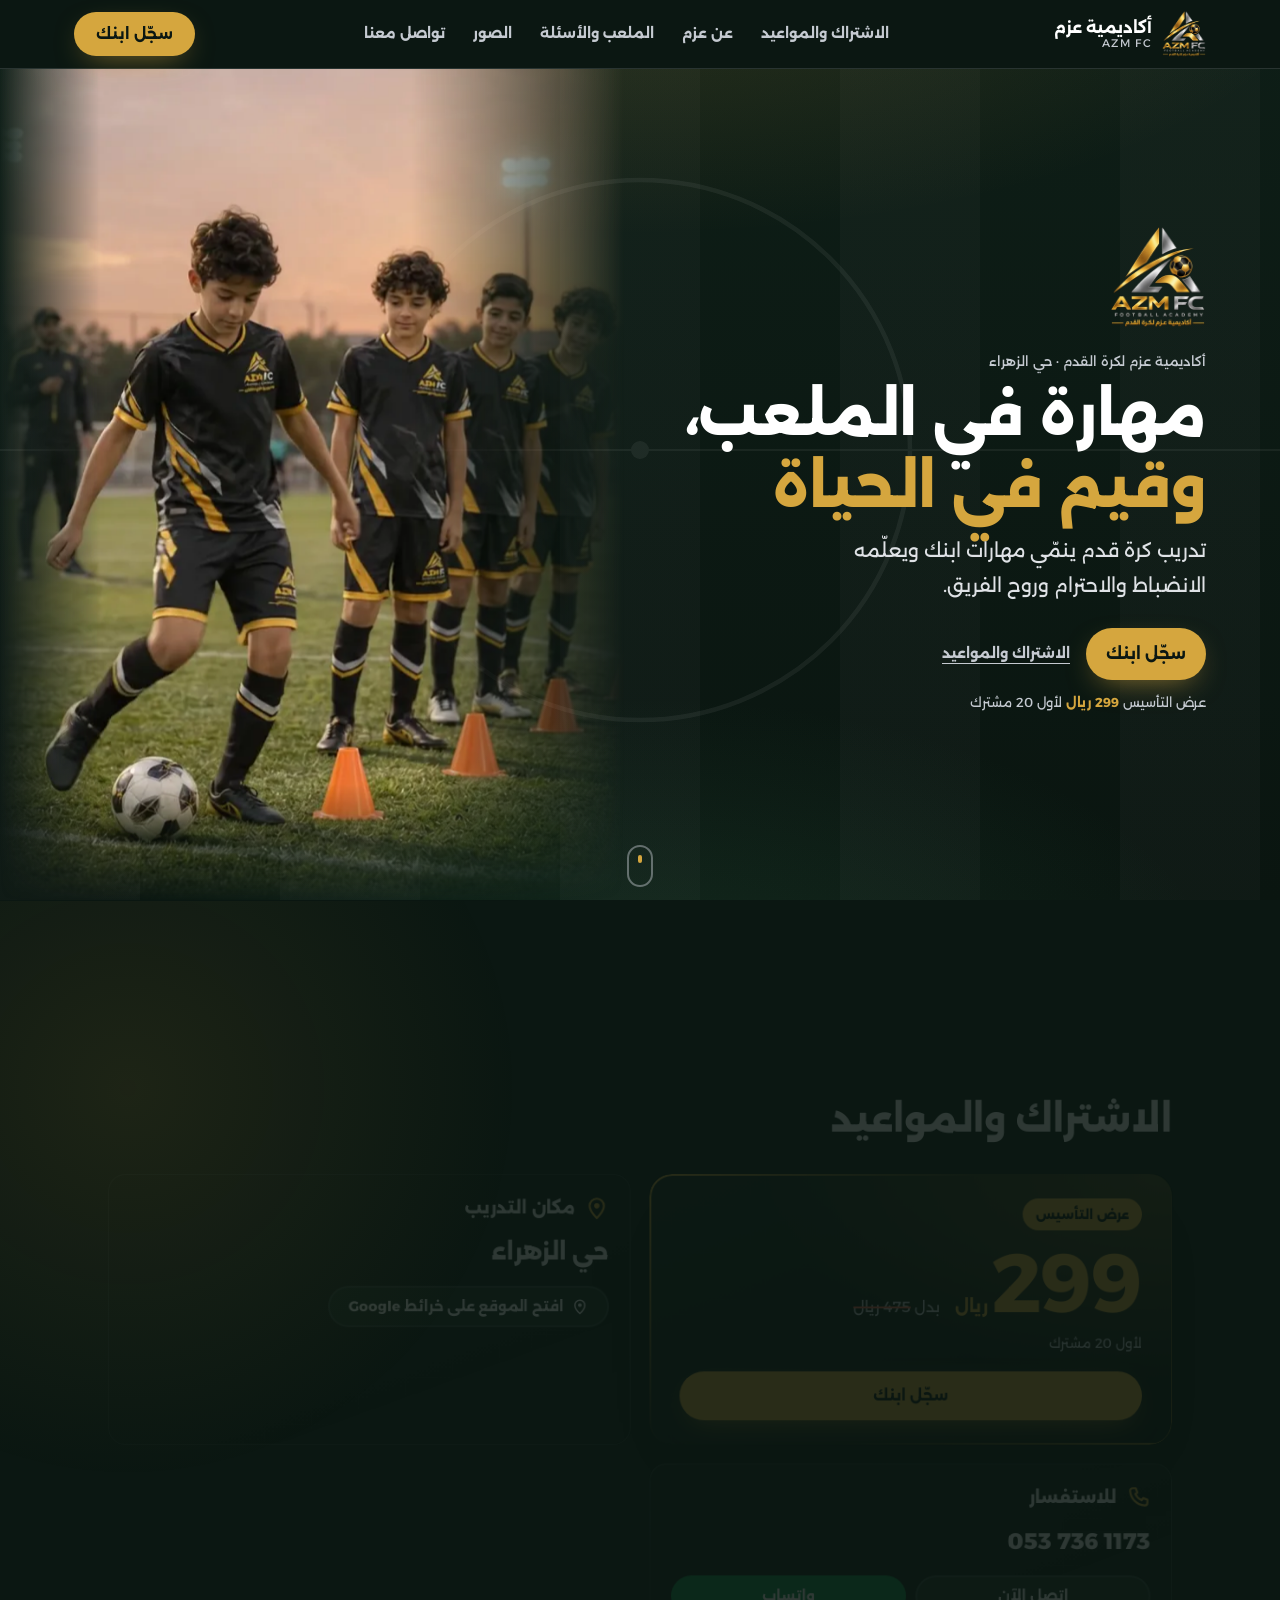
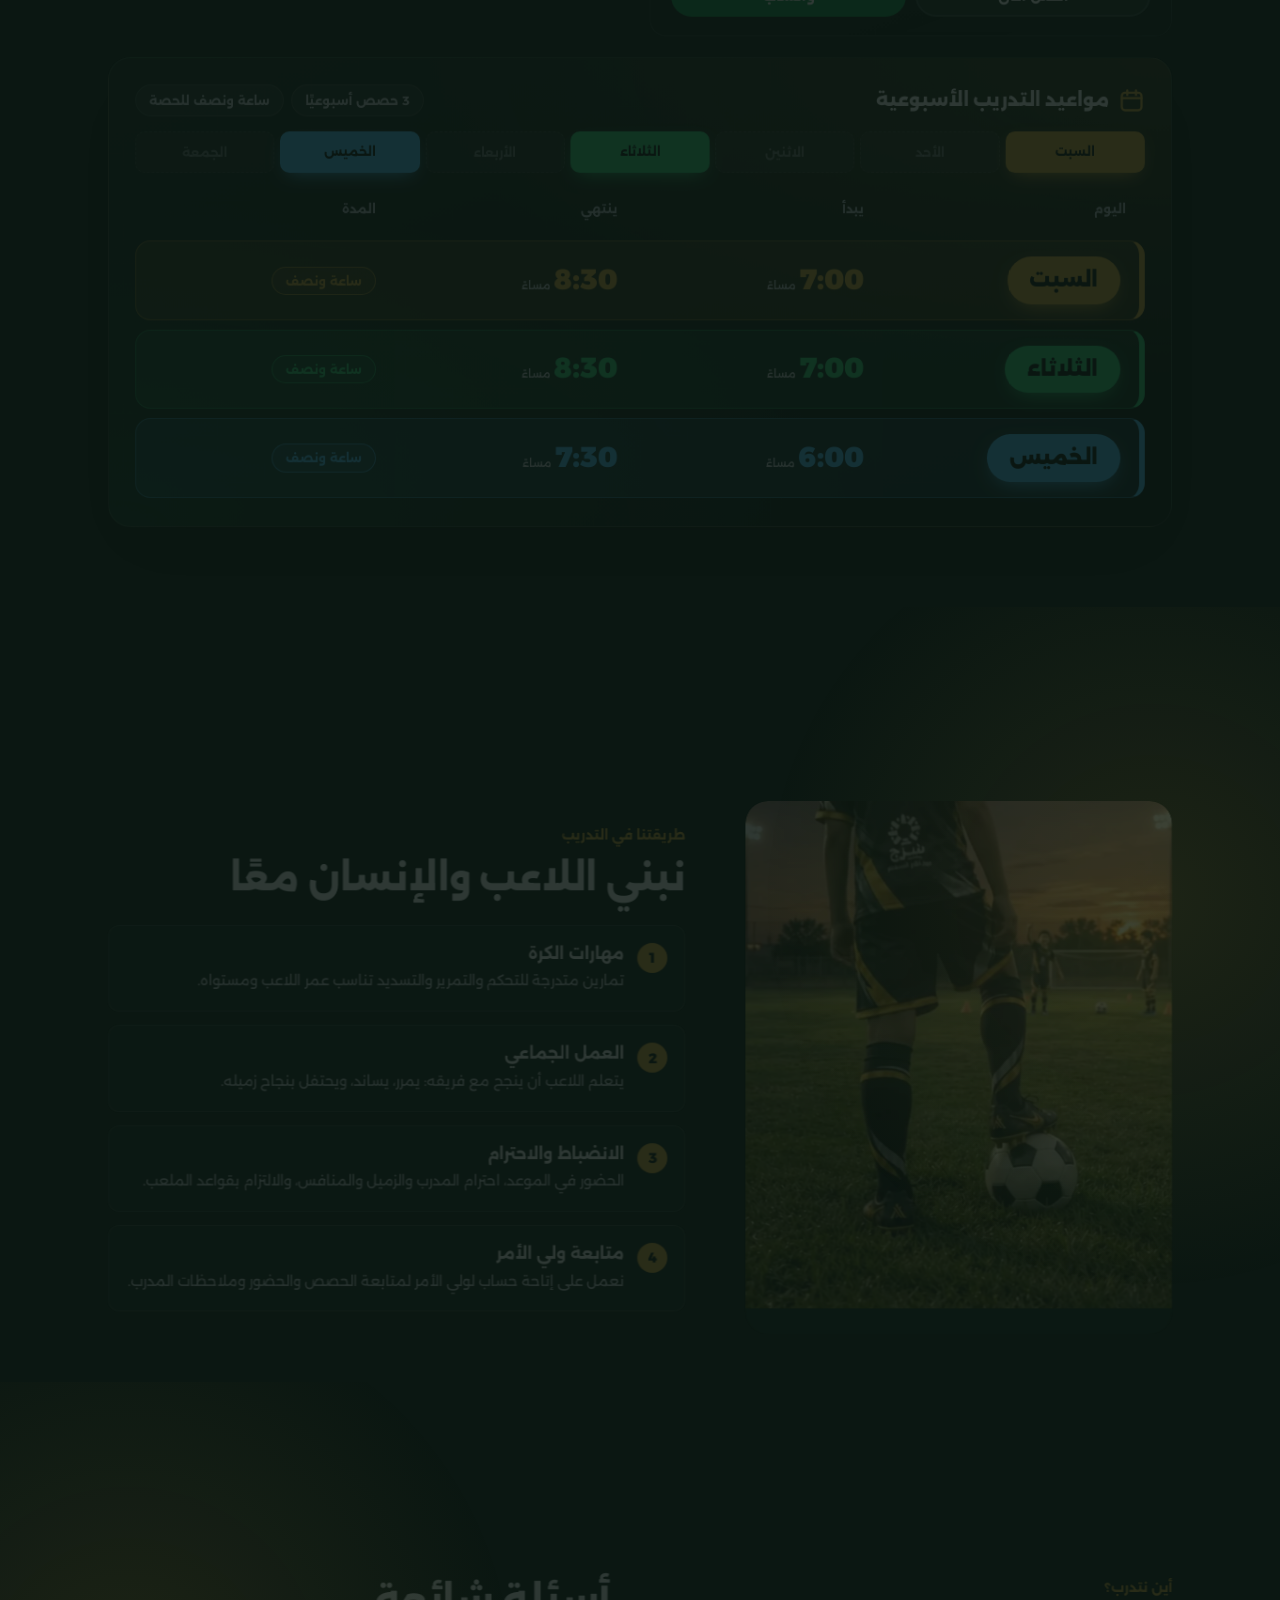
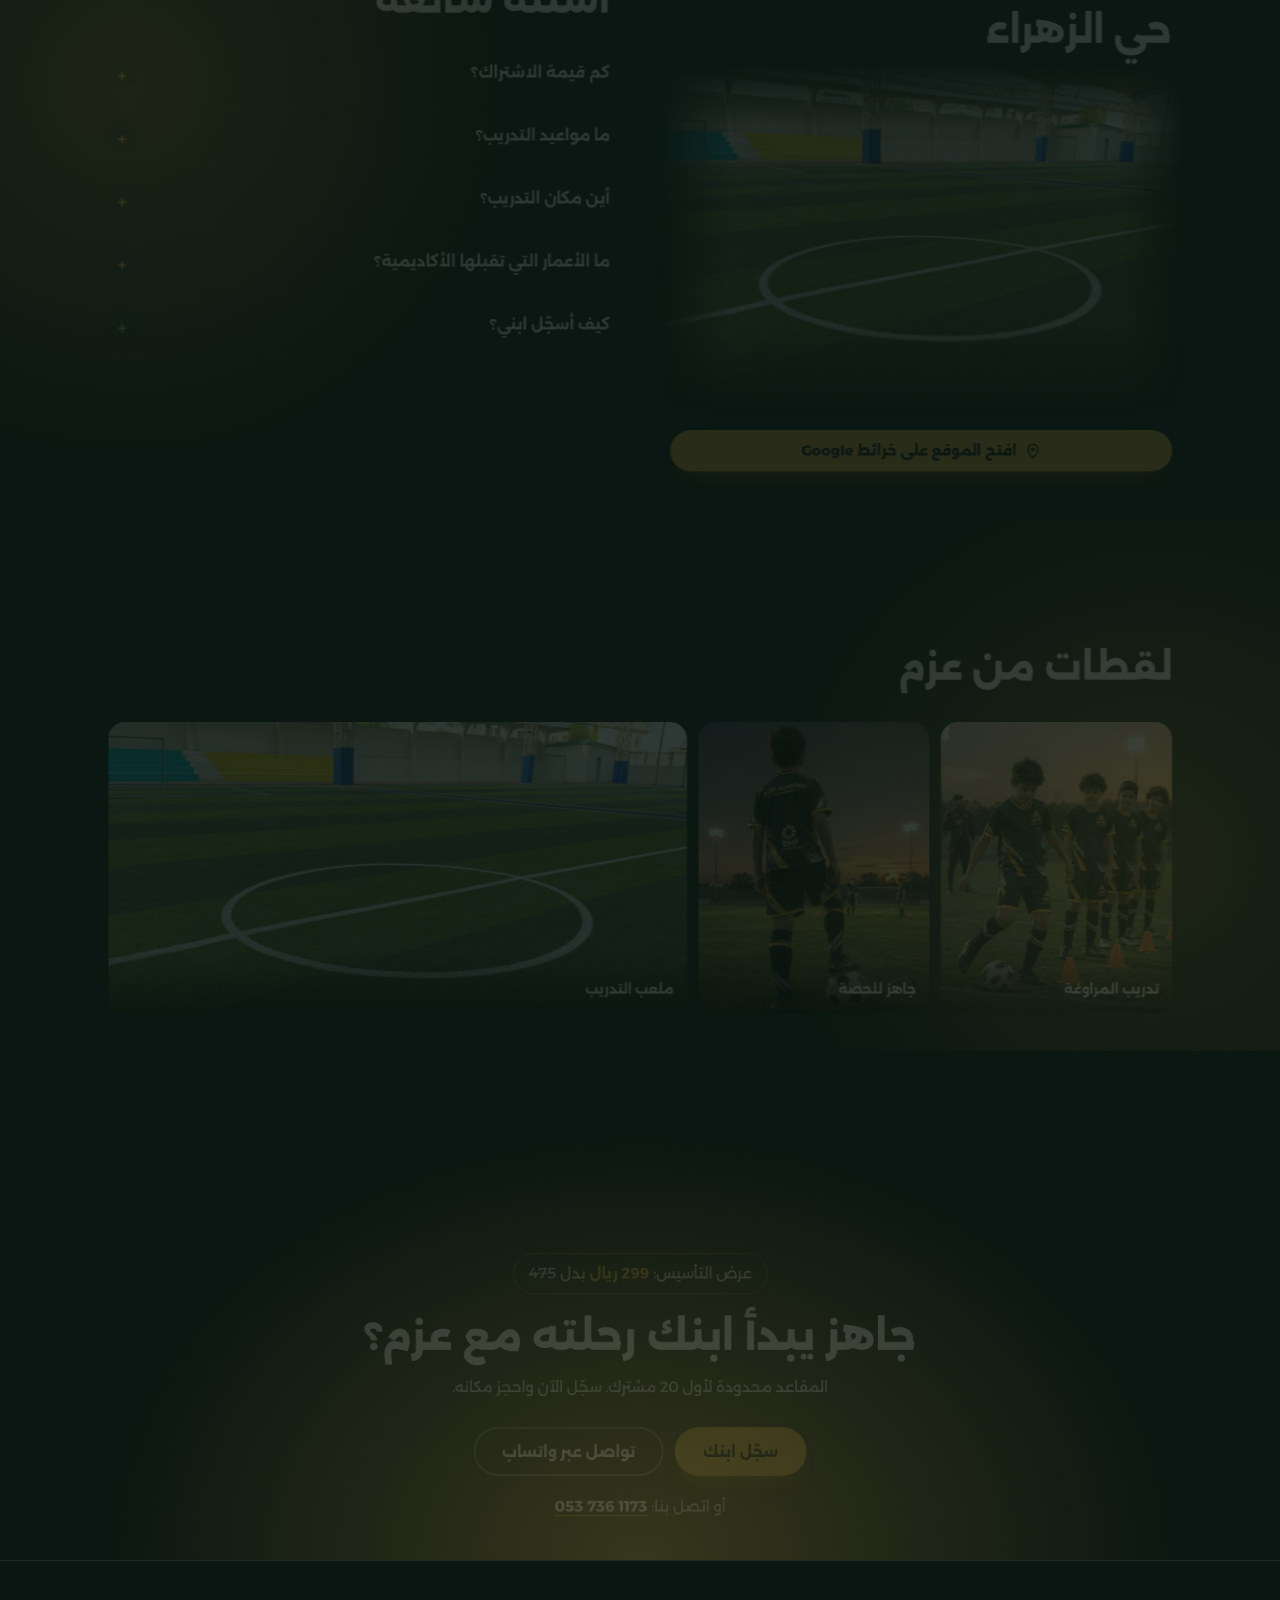
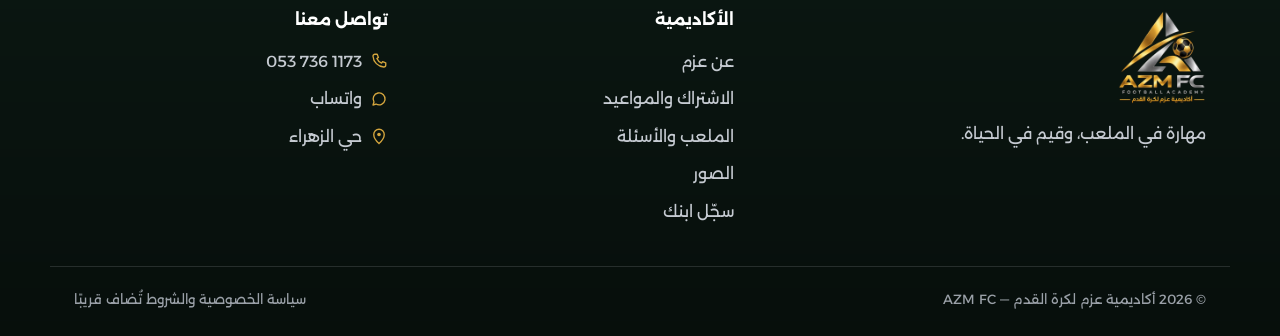
==== commit 11c6affe: "Add Google Maps link for training venue Co-Authored-By: Claude Opus 5.5 <noreply@anthropic.com>" ====
--- a/index.html
+++ b/index.html
@@ -91,7 +91,7 @@
             <article class="info-card reveal" style="--d:.16s">
               <h3><svg viewBox="0 0 24 24" aria-hidden="true"><path d="M12 22s7-6.2 7-12a7 7 0 1 0-14 0c0 5.8 7 12 7 12z" fill="none" stroke="currentColor" stroke-width="2"/><circle cx="12" cy="10" r="2.6" fill="currentColor"/></svg>مكان التدريب</h3>
               <p class="place">حي الزهراء</p>
-              <p class="note">رابط الموقع على الخرائط يُضاف قريبًا.</p>
+              <a class="btn btn-dark btn-map" href="https://www.google.com/maps?q=21.60126495361328,39.13291549682617&z=17&hl=en" target="_blank" rel="noopener"><svg viewBox="0 0 24 24" aria-hidden="true"><path d="M12 22s7-6.2 7-12a7 7 0 1 0-14 0c0 5.8 7 12 7 12z" fill="none" stroke="currentColor" stroke-width="2"/><circle cx="12" cy="10" r="2.6" fill="currentColor"/></svg>افتح الموقع على خرائط Google</a>
             </article>
 
             <article class="info-card reveal" style="--d:.24s">
@@ -193,7 +193,7 @@
             <img src="assets/training-venue.webp" width="1200" height="798" loading="lazy" decoding="async"
                  alt="ملعب نجيل صناعي بخطوط بيضاء ودائرة منتصف، تحيط به مدرجات ملونة ومظلة">
           </figure>
-          <p class="venue-note">رابط الموقع على الخرائط يُضاف قريبًا.</p>
+          <a class="btn btn-gold btn-map venue-map" href="https://www.google.com/maps?q=21.60126495361328,39.13291549682617&z=17&hl=en" target="_blank" rel="noopener"><svg viewBox="0 0 24 24" aria-hidden="true"><path d="M12 22s7-6.2 7-12a7 7 0 1 0-14 0c0 5.8 7 12 7 12z" fill="none" stroke="currentColor" stroke-width="2"/><circle cx="12" cy="10" r="2.6" fill="currentColor"/></svg>افتح الموقع على خرائط Google</a>
         </div>
 
         <div class="faq reveal" style="--d:.1s">
@@ -208,7 +208,7 @@
           </details>
           <details>
             <summary>أين مكان التدريب؟</summary>
-            <p>في حي الزهراء، وسنضيف رابط الموقع على الخرائط قريبًا.</p>
+            <p>في حي الزهراء. <a href="https://www.google.com/maps?q=21.60126495361328,39.13291549682617&z=17&hl=en" target="_blank" rel="noopener">افتح الموقع على خرائط Google</a>.</p>
           </details>
           <details>
             <summary>ما الأعمار التي تقبلها الأكاديمية؟</summary>
@@ -282,7 +282,7 @@
         <ul class="contact-list">
           <li><a href="tel:+966537361173"><svg viewBox="0 0 24 24" aria-hidden="true"><path d="M6.6 3h3l1.6 4.2-2 1.4a12 12 0 0 0 6.2 6.2l1.4-2L21 14.4v3A2.6 2.6 0 0 1 18.4 20 15.4 15.4 0 0 1 4 5.6 2.6 2.6 0 0 1 6.6 3z" fill="none" stroke="currentColor" stroke-width="1.8" stroke-linejoin="round"/></svg><span dir="ltr">053 736 1173</span></a></li>
           <li><a href="https://wa.me/966537361173" target="_blank" rel="noopener"><svg viewBox="0 0 24 24" aria-hidden="true"><path d="M4 20l1.3-4A8 8 0 1 1 8 18.7z" fill="none" stroke="currentColor" stroke-width="1.8" stroke-linejoin="round"/></svg>واتساب</a></li>
-          <li><span class="loc"><svg viewBox="0 0 24 24" aria-hidden="true"><path d="M12 22s7-6.2 7-12a7 7 0 1 0-14 0c0 5.8 7 12 7 12z" fill="none" stroke="currentColor" stroke-width="1.8"/><circle cx="12" cy="10" r="2.4" fill="currentColor"/></svg>حي الزهراء</span></li>
+          <li><a href="https://www.google.com/maps?q=21.60126495361328,39.13291549682617&z=17&hl=en" target="_blank" rel="noopener"><svg viewBox="0 0 24 24" aria-hidden="true"><path d="M12 22s7-6.2 7-12a7 7 0 1 0-14 0c0 5.8 7 12 7 12z" fill="none" stroke="currentColor" stroke-width="1.8"/><circle cx="12" cy="10" r="2.4" fill="currentColor"/></svg>حي الزهراء</a></li>
         </ul>
       </div>
     </div>
--- a/styles.css
+++ b/styles.css
@@ -496,3 +496,8 @@
   .venue-grid { grid-template-columns: 1fr 1fr; gap: 64px; align-items: start; }
   .cta { padding: 112px 0; }
 }
+
+/* زر الخريطة */
+.btn-map { margin-top: 14px; }
+.btn-map svg { width: 18px; height: 18px; flex: none; }
+.venue-map { width: 100%; justify-content: center; }
